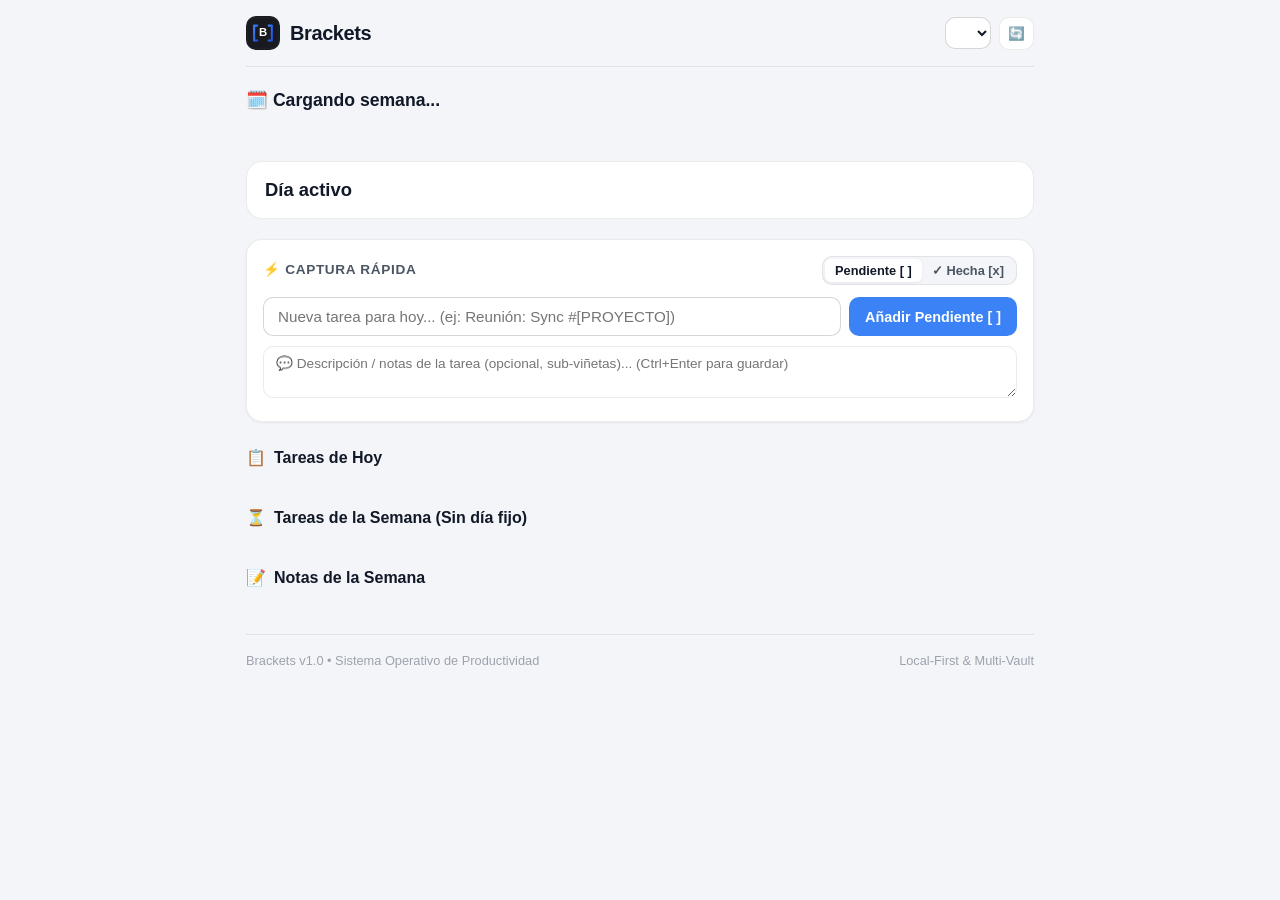
==== index.html @ 8cdbcc43 "feat: Add initial implementation of Brackets Web Hub with PWA support - Created SVG icons for app br" ====
<!DOCTYPE html>
<html lang="es">
<head>
  <meta charset="utf-8">
  <meta name="viewport" content="width=device-width, initial-scale=1, viewport-fit=cover">
  <title>Brackets Web Hub</title>
  
  <meta name="description" content="Sistema Operativo Personal de Productividad y Bitácoras Semanales">
  <meta name="theme-color" content="#0f1115" media="(prefers-color-scheme: dark)">
  <meta name="theme-color" content="#f4f5f8" media="(prefers-color-scheme: light)">
  
  <!-- PWA & Apple Touch Icons -->
  <link rel="manifest" href="manifest.webmanifest">
  <link rel="icon" type="image/svg+xml" href="icon-192.svg">
  <link rel="apple-touch-icon" href="icon-192.svg">
  <meta name="apple-mobile-web-app-capable" content="yes">
  <meta name="apple-mobile-web-app-status-bar-style" content="black-translucent">
  <meta name="apple-mobile-web-app-title" content="Brackets">
  
  <link rel="stylesheet" href="style.css">
</head>
<body>
  <div class="app-container">
    <!-- Header -->
    <header class="app-header">
      <div class="brand-section">
        <img src="icon-192.svg" alt="Brackets Logo" class="brand-logo">
        <h1 class="brand-title">Brackets</h1>
      </div>

      <div class="header-controls">
        <button id="btnPwaInstall" class="btn-pwa-install" title="Instalar Brackets como App de escritorio">
          📲 Instalar App
        </button>

        <select id="vaultSelect" class="vault-select" title="Seleccionar Vault">
          <!-- Opciones dinámicas inyectadas por JS -->
        </select>

        <button id="btnSync" class="btn-icon" title="Sincronizar Markdown y YAML">
          🔄
        </button>
      </div>
    </header>

    <!-- Week Banner -->
    <div class="week-banner">
      <div id="weekBadge" class="week-badge">
        🗓️ Cargando semana...
      </div>
      <div id="weightBadge" class="weight-badge" style="display: none;"></div>
    </div>

    <!-- Days Strip / Carousel -->
    <div id="daysStrip" class="days-strip">
      <!-- Días inyectados dinámicamente -->
    </div>

    <!-- Active Day Header & Location Picker -->
    <div class="active-day-header">
      <div class="active-day-info">
        <span id="activeDayTitle" class="active-day-title">Día activo</span>
      </div>
      <div id="locGroup" class="location-picker-group">
        <!-- Botones de ubicación inyectados dinámicamente -->
      </div>
    </div>

    <!-- Quick Task Capture Card -->
    <section class="quick-capture-card">
      <div class="capture-header">
        <span class="capture-label">⚡ Captura Rápida</span>
        <div class="status-toggle-group">
          <button id="btnTogglePending" class="btn-status-toggle active" type="button">
            Pendiente [ ]
          </button>
          <button id="btnToggleDone" class="btn-status-toggle" type="button" title="Registrar trabajo que ya se completó">
            ✓ Hecha [x]
          </button>
        </div>
      </div>

      <div class="capture-input-row">
        <input 
          id="taskInput" 
          class="task-input" 
          type="text" 
          placeholder="Nueva tarea para hoy... (ej: Reunión: Sync #[PROYECTO])"
          autocomplete="off"
        >
        <button id="btnAddTask" class="btn-add-task" type="button">
          Añadir Pendiente [ ]
        </button>
      </div>

      <div class="capture-desc-row">
        <textarea 
          id="descTextarea" 
          class="desc-textarea" 
          placeholder="💬 Descripción / notas de la tarea (opcional, sub-viñetas)... (Ctrl+Enter para guardar)"
          rows="2"
        ></textarea>
      </div>
    </section>

    <!-- Today Tasks Section -->
    <section>
      <h2 class="section-title">
        <span>📋</span> Tareas de Hoy
      </h2>
      <div id="todayTasksList" class="task-list">
        <!-- Tareas inyectadas dinámicamente -->
      </div>
    </section>

    <!-- Week Tasks Section -->
    <section>
      <h2 class="section-title">
        <span>⏳</span> Tareas de la Semana (Sin día fijo)
      </h2>
      <div id="weekTasksList" class="task-list">
        <!-- Tareas semanales inyectadas dinámicamente -->
      </div>
    </section>

    <!-- Week Notes Section -->
    <section>
      <h2 class="section-title">
        <span>📝</span> Notas de la Semana
      </h2>
      <div id="notesContainer" class="notes-container">
        <!-- Notas inyectadas dinámicamente -->
      </div>
    </section>

    <!-- Footer -->
    <footer class="app-footer">
      <span>Brackets v1.0 • Sistema Operativo de Productividad</span>
      <span>Local-First & Multi-Vault</span>
    </footer>
  </div>

  <script src="app.js"></script>
</body>
</html>
---- style.css ----
/* ==========================================================================
   Brackets Web Hub — Estilos Vanilla PWA
   Inspirado en diseño moderno iOS / Dark Mode y herramientas de productividad
   ========================================================================== */

:root {
  --font-sans: -apple-system, BlinkMacSystemFont, "SF Pro Text", "SF Pro Display", "Segoe UI", Roboto, "Helvetica Neue", Arial, sans-serif;
  --font-mono: ui-monospace, "SF Mono", Menlo, Consolas, "Liberation Mono", monospace;

  /* Modo Oscuro por Defecto */
  --bg-app: #0f1115;
  --bg-surface: #181a20;
  --bg-card: #20232b;
  --bg-card-hover: #272a34;
  --bg-input: #15171d;

  --border: rgba(255, 255, 255, 0.08);
  --border-strong: rgba(255, 255, 255, 0.16);

  --text-main: #f3f4f6;
  --text-muted: #9ca3af;
  --text-dim: #6b7280;

  --accent: #3b82f6;
  --accent-hover: #2563eb;
  --accent-soft: rgba(59, 130, 246, 0.15);

  --success: #10b981;
  --success-soft: rgba(16, 185, 129, 0.15);
  --danger: #ef4444;
  --danger-soft: rgba(239, 68, 68, 0.15);
  --warning: #f59e0b;

  --radius-sm: 6px;
  --radius-md: 10px;
  --radius-lg: 16px;
  --radius-pill: 9999px;

  --shadow-sm: 0 1px 2px rgba(0, 0, 0, 0.3);
  --shadow-md: 0 4px 12px rgba(0, 0, 0, 0.4);
}

@media (prefers-color-scheme: light) {
  :root {
    --bg-app: #f4f5f8;
    --bg-surface: #ffffff;
    --bg-card: #f9fafb;
    --bg-card-hover: #f3f4f6;
    --bg-input: #ffffff;

    --border: rgba(0, 0, 0, 0.08);
    --border-strong: rgba(0, 0, 0, 0.16);

    --text-main: #111827;
    --text-muted: #4b5563;
    --text-dim: #9ca3af;

    --shadow-sm: 0 1px 3px rgba(0, 0, 0, 0.06);
    --shadow-md: 0 4px 14px rgba(0, 0, 0, 0.08);
  }
}

/* Reset y base */
* {
  box-sizing: border-box;
  margin: 0;
  padding: 0;
}

body {
  font-family: var(--font-sans);
  background-color: var(--bg-app);
  color: var(--text-main);
  line-height: 1.5;
  -webkit-font-smoothing: antialiased;
  min-height: 100vh;
}

/* Layout Container */
.app-container {
  max-width: 820px;
  margin: 0 auto;
  padding: calc(16px + env(safe-area-inset-top)) 16px calc(32px + env(safe-area-inset-bottom));
}

/* Header & Vault Selector */
.app-header {
  display: flex;
  justify-content: space-between;
  align-items: center;
  margin-bottom: 20px;
  padding-bottom: 16px;
  border-bottom: 1px solid var(--border);
  gap: 12px;
}

.brand-section {
  display: flex;
  align-items: center;
  gap: 10px;
}

.brand-logo {
  width: 34px;
  height: 34px;
  border-radius: var(--radius-md);
}

.brand-title {
  font-size: 1.25rem;
  font-weight: 700;
  letter-spacing: -0.02em;
}

.header-controls {
  display: flex;
  align-items: center;
  gap: 8px;
}

.vault-select {
  background-color: var(--bg-surface);
  color: var(--text-main);
  border: 1px solid var(--border-strong);
  padding: 6px 12px;
  border-radius: var(--radius-md);
  font-size: 0.9rem;
  font-weight: 600;
  cursor: pointer;
  outline: none;
}

.btn-icon {
  background: var(--bg-surface);
  border: 1px solid var(--border);
  color: var(--text-main);
  padding: 8px;
  border-radius: var(--radius-md);
  cursor: pointer;
  display: flex;
  align-items: center;
  justify-content: center;
  transition: all 0.2s ease;
}

.btn-icon:hover {
  background: var(--bg-card-hover);
  border-color: var(--border-strong);
}

.btn-pwa-install {
  display: none;
  background: var(--accent-soft);
  color: var(--accent);
  border: 1px solid var(--accent);
  padding: 6px 12px;
  border-radius: var(--radius-pill);
  font-size: 0.8rem;
  font-weight: 600;
  cursor: pointer;
}

/* Week Info Banner */
.week-banner {
  display: flex;
  justify-content: space-between;
  align-items: center;
  margin-bottom: 16px;
}

.week-badge {
  display: inline-flex;
  align-items: center;
  gap: 6px;
  font-weight: 700;
  font-size: 1.1rem;
}

.weight-badge {
  font-size: 0.85rem;
  color: var(--text-muted);
  background: var(--bg-surface);
  padding: 3px 8px;
  border-radius: var(--radius-sm);
  border: 1px solid var(--border);
}

/* Days Carousel / Strip */
.days-strip {
  display: flex;
  gap: 8px;
  overflow-x: auto;
  padding-bottom: 12px;
  margin-bottom: 20px;
  scrollbar-width: thin;
}

.day-chip {
  flex: 0 0 auto;
  display: flex;
  flex-direction: column;
  align-items: center;
  padding: 10px 14px;
  background-color: var(--bg-surface);
  border: 1px solid var(--border);
  border-radius: var(--radius-md);
  cursor: pointer;
  transition: all 0.15s ease;
  user-select: none;
  min-width: 68px;
}

.day-chip:hover {
  background-color: var(--bg-card-hover);
}

.day-chip.active {
  background-color: var(--accent-soft);
  border-color: var(--accent);
}

.day-chip.today .day-number {
  color: var(--accent);
  font-weight: 800;
}

.day-loc-emoji {
  font-size: 1.25rem;
  line-height: 1;
  margin-bottom: 4px;
}

.day-number {
  font-size: 0.95rem;
  font-weight: 600;
}

.day-badge-count {
  font-size: 0.7rem;
  color: var(--text-dim);
  margin-top: 2px;
}

/* Active Day Header & Quick Location Picker */
.active-day-header {
  display: flex;
  justify-content: space-between;
  align-items: center;
  background-color: var(--bg-surface);
  border: 1px solid var(--border);
  border-radius: var(--radius-lg);
  padding: 14px 18px;
  margin-bottom: 20px;
}

.active-day-info {
  display: flex;
  align-items: center;
  gap: 12px;
}

.active-day-title {
  font-size: 1.15rem;
  font-weight: 700;
}

.location-picker-group {
  display: flex;
  gap: 6px;
}

.btn-loc {
  background: var(--bg-app);
  border: 1px solid var(--border);
  padding: 6px 10px;
  border-radius: var(--radius-md);
  cursor: pointer;
  font-size: 1rem;
  transition: all 0.15s ease;
}

.btn-loc:hover {
  border-color: var(--border-strong);
}

.btn-loc.selected {
  background: var(--accent-soft);
  border-color: var(--accent);
}

/* Quick Capture Card */
.quick-capture-card {
  background-color: var(--bg-surface);
  border: 1px solid var(--border);
  border-radius: var(--radius-lg);
  padding: 16px;
  margin-bottom: 24px;
  box-shadow: var(--shadow-sm);
}

.capture-header {
  display: flex;
  justify-content: space-between;
  align-items: center;
  margin-bottom: 12px;
}

.capture-label {
  font-size: 0.85rem;
  font-weight: 700;
  text-transform: uppercase;
  color: var(--text-muted);
  letter-spacing: 0.05em;
}

.status-toggle-group {
  display: flex;
  background: var(--bg-app);
  border-radius: var(--radius-md);
  padding: 2px;
  border: 1px solid var(--border);
}

.btn-status-toggle {
  background: transparent;
  border: none;
  color: var(--text-muted);
  font-size: 0.8rem;
  font-weight: 600;
  padding: 4px 10px;
  border-radius: var(--radius-sm);
  cursor: pointer;
  transition: all 0.15s ease;
}

.btn-status-toggle.active {
  background: var(--bg-surface);
  color: var(--text-main);
  box-shadow: var(--shadow-sm);
}

.btn-status-toggle.active.done-mode {
  color: var(--success);
}

.capture-input-row {
  display: flex;
  gap: 8px;
}

.task-input {
  flex: 1;
  background-color: var(--bg-input);
  border: 1px solid var(--border-strong);
  border-radius: var(--radius-md);
  padding: 10px 14px;
  font-size: 0.95rem;
  color: var(--text-main);
  outline: none;
  transition: border-color 0.2s;
}

.task-input:focus {
  border-color: var(--accent);
}

.btn-add-task {
  background-color: var(--accent);
  color: #ffffff;
  border: none;
  border-radius: var(--radius-md);
  padding: 0 16px;
  font-size: 0.9rem;
  font-weight: 600;
  cursor: pointer;
  transition: background-color 0.2s;
}

.btn-add-task:hover {
  background-color: var(--accent-hover);
}

.btn-add-task.done-mode {
  background-color: var(--success);
}

.capture-desc-row {
  margin-top: 10px;
}

.desc-textarea {
  width: 100%;
  background-color: var(--bg-input);
  border: 1px solid var(--border);
  border-radius: var(--radius-md);
  padding: 8px 12px;
  font-size: 0.85rem;
  color: var(--text-main);
  font-family: inherit;
  resize: vertical;
  min-height: 52px;
  outline: none;
}

.desc-textarea:focus {
  border-color: var(--accent);
}

/* Sections & Task Lists */
.section-title {
  font-size: 1rem;
  font-weight: 700;
  margin-bottom: 12px;
  display: flex;
  align-items: center;
  gap: 8px;
}

.task-list {
  display: flex;
  flex-direction: column;
  gap: 8px;
  margin-bottom: 24px;
}

.task-card {
  background-color: var(--bg-surface);
  border: 1px solid var(--border);
  border-radius: var(--radius-md);
  padding: 12px 14px;
  display: flex;
  flex-direction: column;
  transition: all 0.15s ease;
}

.task-card:hover {
  border-color: var(--border-strong);
  background-color: var(--bg-card);
}

.task-card.done {
  opacity: 0.65;
}

.task-card.cancelled {
  opacity: 0.5;
}

.task-main-row {
  display: flex;
  align-items: center;
  gap: 12px;
}

.task-checkbox {
  width: 20px;
  height: 20px;
  cursor: pointer;
  accent-color: var(--accent);
  border-radius: 4px;
}

.task-content {
  flex: 1;
  display: flex;
  align-items: center;
  flex-wrap: wrap;
  gap: 8px;
}

.task-title {
  font-size: 0.95rem;
  color: var(--text-main);
}

.task-card.done .task-title {
  text-decoration: line-through;
}

.task-card.cancelled .task-title {
  text-decoration: line-through;
  font-style: italic;
}

.task-premoji {
  font-size: 1.1rem;
  line-height: 1;
}

.task-project-tag {
  font-size: 0.75rem;
  font-family: var(--font-mono);
  font-weight: 600;
  padding: 2px 6px;
  background: var(--bg-app);
  border: 1px solid var(--border);
  border-radius: var(--radius-sm);
  color: var(--text-muted);
}

.task-desc-box {
  margin-top: 8px;
  padding-left: 32px;
  font-size: 0.85rem;
  color: var(--text-muted);
  border-left: 2px solid var(--border);
  margin-left: 10px;
}

.task-desc-line {
  margin-bottom: 2px;
}

.empty-state {
  text-align: center;
  padding: 24px;
  color: var(--text-dim);
  font-size: 0.9rem;
  background-color: var(--bg-surface);
  border: 1px dashed var(--border);
  border-radius: var(--radius-md);
}

/* Notes Section */
.notes-container {
  display: flex;
  flex-direction: column;
  gap: 10px;
  margin-bottom: 24px;
}

.note-card {
  background-color: var(--bg-surface);
  border: 1px solid var(--border);
  border-radius: var(--radius-md);
  padding: 14px;
}

.note-header {
  font-weight: 700;
  font-size: 0.95rem;
  margin-bottom: 8px;
  display: flex;
  align-items: center;
  gap: 6px;
}

.note-bullet {
  font-size: 0.85rem;
  color: var(--text-muted);
  margin-left: 16px;
  margin-bottom: 4px;
  list-style-type: disc;
}

/* Footer & Status */
.app-footer {
  margin-top: 32px;
  padding-top: 16px;
  border-top: 1px solid var(--border);
  display: flex;
  justify-content: space-between;
  align-items: center;
  font-size: 0.8rem;
  color: var(--text-dim);
}
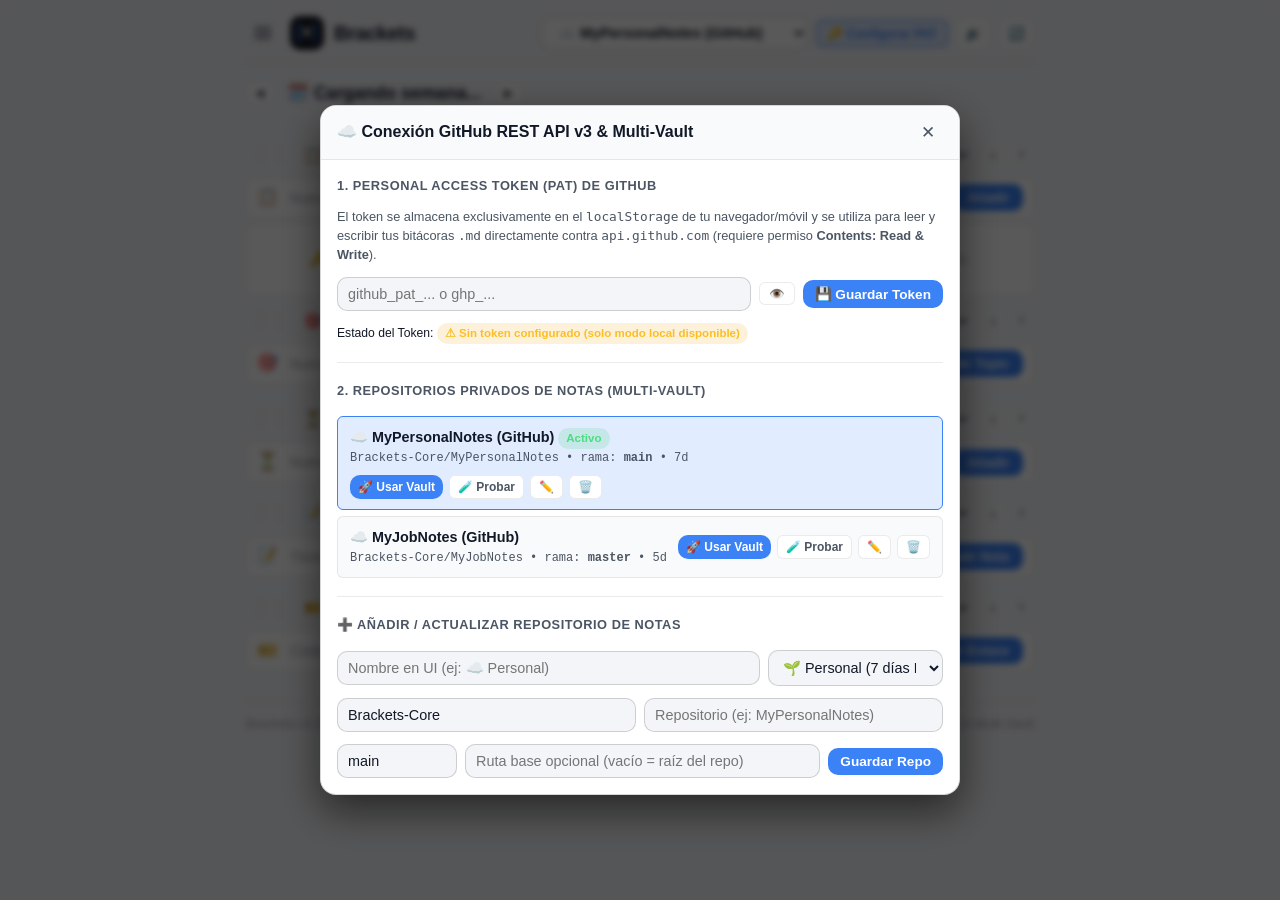
==== commit 608272f4: "feat(web): add hybrid GitHub REST API v3 adapter and multi-vault support" ====
--- a/index.html
+++ b/index.html
@@ -24,18 +24,33 @@
     <!-- Header -->
     <header class="app-header">
       <div class="brand-section">
+        <button id="btnHamburger" class="btn-icon btn-hamburger" type="button" title="Menú principal (Acciones CLI)" aria-label="Menú principal" aria-expanded="false">
+          <svg width="20" height="20" viewBox="0 0 24 24" fill="none" stroke="currentColor" stroke-width="2.5" stroke-linecap="round" stroke-linejoin="round">
+            <line x1="3" y1="6" x2="21" y2="6"></line>
+            <line x1="3" y1="12" x2="21" y2="12"></line>
+            <line x1="3" y1="18" x2="21" y2="18"></line>
+          </svg>
+        </button>
         <img src="icon-192.svg" alt="Brackets Logo" class="brand-logo">
         <h1 class="brand-title">Brackets</h1>
       </div>
 
       <div class="header-controls">
-        <button id="btnPwaInstall" class="btn-pwa-install" title="Instalar Brackets como App de escritorio">
+        <button id="btnPwaInstall" class="btn-pwa-install" style="display: none;" title="Instalar Brackets como App de escritorio">
           📲 Instalar App
         </button>
 
-        <select id="vaultSelect" class="vault-select" title="Seleccionar Vault">
+        <select id="vaultSelect" class="vault-select" title="Seleccionar Vault (Local o GitHub)">
           <!-- Opciones dinámicas inyectadas por JS -->
         </select>
+
+        <button id="btnGitHubConfig" class="btn-storage-mode" type="button" title="Configurar GitHub REST API v3 (Token PAT y Repositorios Remotos)">
+          ☁️ GitHub
+        </button>
+
+        <button id="btnSoundToggle" class="btn-icon" title="Sonido activado (clic para silenciar)" aria-label="Alternar sonido">
+          🔊
+        </button>
 
         <button id="btnSync" class="btn-icon" title="Sincronizar Markdown y YAML">
           🔄
@@ -43,12 +58,30 @@
       </div>
     </header>
 
+    <!-- Hamburger Menu Drawer & Backdrop -->
+    <div id="hamburgerBackdrop" class="hamburger-backdrop" style="display: none;"></div>
+    <aside id="hamburgerDrawer" class="hamburger-drawer" style="display: none;" aria-label="Menú principal de opciones">
+      <div class="hamburger-drawer-header">
+        <div class="hamburger-drawer-title">
+          <img src="icon-192.svg" alt="Brackets Logo" class="drawer-logo">
+          <span>Menú de Brackets</span>
+        </div>
+        <button id="btnCloseHamburger" class="btn-drawer-close" type="button" aria-label="Cerrar menú">✕</button>
+      </div>
+      <div id="hamburgerMenuContent" class="hamburger-menu-content">
+        <!-- Grupos e ítems renderizados dinámicamente desde menu_config.yaml -->
+      </div>
+    </aside>
+
     <!-- Week Banner -->
     <div class="week-banner">
-      <div id="weekBadge" class="week-badge">
-        🗓️ Cargando semana...
-      </div>
-      <div id="weightBadge" class="weight-badge" style="display: none;"></div>
+      <div class="week-nav-group">
+        <button id="btnPrevWeek" class="btn-week-arrow" type="button" title="Semana anterior">◀</button>
+        <div id="weekBadge" class="week-badge" title="Clic para cambiar de semana">
+          🗓️ Cargando semana...
+        </div>
+        <button id="btnNextWeek" class="btn-week-arrow" type="button" title="Semana siguiente">▶</button>
+      </div>
     </div>
 
     <!-- Days Strip / Carousel -->
@@ -56,82 +89,275 @@
       <!-- Días inyectados dinámicamente -->
     </div>
 
-    <!-- Active Day Header & Location Picker -->
-    <div class="active-day-header">
-      <div class="active-day-info">
-        <span id="activeDayTitle" class="active-day-title">Día activo</span>
-      </div>
-      <div id="locGroup" class="location-picker-group">
-        <!-- Botones de ubicación inyectados dinámicamente -->
-      </div>
-    </div>
-
-    <!-- Quick Task Capture Card -->
-    <section class="quick-capture-card">
-      <div class="capture-header">
-        <span class="capture-label">⚡ Captura Rápida</span>
-        <div class="status-toggle-group">
-          <button id="btnTogglePending" class="btn-status-toggle active" type="button">
-            Pendiente [ ]
+    <!-- Container for Reorderable Sections -->
+    <div id="sectionsContainer" class="sections-container">
+      <!-- Today Tasks Section -->
+      <section class="collapsible-section" data-section="today-tasks">
+        <div class="section-header-row">
+          <span class="section-drag-handle" draggable="true" title="Arrastrar para mover sección">⋮⋮</span>
+          <button class="section-header-btn" type="button" aria-expanded="true" aria-controls="todayTasksContent">
+            <h2 class="section-title">
+              <span>📋</span> Tareas de Hoy
+              <span id="todayCountBadge" class="task-count-badge empty">[0/0]</span>
+            </h2>
+            <span class="collapse-icon" aria-hidden="true">
+              <svg width="18" height="18" viewBox="0 0 24 24" fill="none" stroke="currentColor" stroke-width="2.5" stroke-linecap="round" stroke-linejoin="round">
+                <polyline points="6 9 12 15 18 9"></polyline>
+              </svg>
+            </span>
           </button>
-          <button id="btnToggleDone" class="btn-status-toggle" type="button" title="Registrar trabajo que ya se completó">
-            ✓ Hecha [x]
+          <div class="section-reorder-btns">
+            <button type="button" class="btn-section-nav btn-section-up" title="Subir sección">▲</button>
+            <button type="button" class="btn-section-nav btn-section-down" title="Bajar sección">▼</button>
+          </div>
+        </div>
+      <div id="todayTasksContent" class="section-content">
+        <!-- Creación integrada de Tarea de Hoy -->
+        <div class="inline-create-card" id="createTodayTaskCard">
+          <div class="inline-create-main">
+            <span class="inline-create-icon">📋</span>
+            <input 
+              type="text" 
+              id="inputTodayTitle" 
+              class="inline-create-input" 
+              placeholder="Nueva tarea para hoy... (ej: Reunión: Sync #[PROYECTO])" 
+              autocomplete="off"
+            >
+            <button type="button" id="btnToggleTodayStatus" class="btn-status-pill" title="Alternar estado: Pendiente [ ] / Hecha [x]">
+              Pendiente [ ]
+            </button>
+            <button type="button" id="btnToggleTodayDesc" class="btn-icon-pill" title="Añadir descripción o viñetas">
+              💬
+            </button>
+            <button type="button" id="btnSubmitTodayTask" class="btn-inline-submit">
+              Añadir
+            </button>
+          </div>
+          <div id="descBoxTodayTask" class="inline-create-desc" style="display: none;">
+            <textarea 
+              id="descTodayText" 
+              class="inline-create-textarea" 
+              placeholder="💬 Descripción / notas de la tarea (opcional, viñetas)... (Ctrl+Enter para guardar)" 
+              rows="2"
+            ></textarea>
+          </div>
+        </div>
+
+        <div id="todayTasksList" class="task-list">
+          <!-- Tareas inyectadas dinámicamente -->
+        </div>
+      </div>
+    </section>
+
+      <!-- Week Topics Section -->
+      <section class="collapsible-section" data-section="week-topics">
+        <div class="section-header-row">
+          <span class="section-drag-handle" draggable="true" title="Arrastrar para mover sección">⋮⋮</span>
+          <button class="section-header-btn" type="button" aria-expanded="true" aria-controls="weekTopicsContent">
+            <h2 class="section-title">
+              <span>🎯</span> Topics de la Semana
+              <span id="topicsCountBadge" class="task-count-badge empty">[0]</span>
+            </h2>
+            <span class="collapse-icon" aria-hidden="true">
+              <svg width="18" height="18" viewBox="0 0 24 24" fill="none" stroke="currentColor" stroke-width="2.5" stroke-linecap="round" stroke-linejoin="round">
+                <polyline points="6 9 12 15 18 9"></polyline>
+              </svg>
+            </span>
           </button>
-        </div>
-      </div>
-
-      <div class="capture-input-row">
-        <input 
-          id="taskInput" 
-          class="task-input" 
-          type="text" 
-          placeholder="Nueva tarea para hoy... (ej: Reunión: Sync #[PROYECTO])"
-          autocomplete="off"
-        >
-        <button id="btnAddTask" class="btn-add-task" type="button">
-          Añadir Pendiente [ ]
-        </button>
-      </div>
-
-      <div class="capture-desc-row">
-        <textarea 
-          id="descTextarea" 
-          class="desc-textarea" 
-          placeholder="💬 Descripción / notas de la tarea (opcional, sub-viñetas)... (Ctrl+Enter para guardar)"
-          rows="2"
-        ></textarea>
+          <div class="section-reorder-btns">
+            <button type="button" class="btn-section-nav btn-section-up" title="Subir sección">▲</button>
+            <button type="button" class="btn-section-nav btn-section-down" title="Bajar sección">▼</button>
+          </div>
+        </div>
+      <div id="weekTopicsContent" class="section-content">
+        <!-- Creación integrada de Topic -->
+        <div class="inline-create-card" id="createTopicCard">
+          <div class="inline-create-main">
+            <span class="inline-create-icon">🎯</span>
+            <input 
+              type="text" 
+              id="inputTopicTitle" 
+              class="inline-create-input" 
+              placeholder="Nuevo topic de la semana... (ej: Core Engine #[Core])" 
+              autocomplete="off"
+            >
+            <button type="button" id="btnSubmitTopic" class="btn-inline-submit">
+              Añadir Topic
+            </button>
+          </div>
+        </div>
+
+        <div id="topicsContainer" class="topics-container">
+          <!-- Topics inyectados dinámicamente -->
+        </div>
       </div>
     </section>
 
-    <!-- Today Tasks Section -->
-    <section>
-      <h2 class="section-title">
-        <span>📋</span> Tareas de Hoy
-      </h2>
-      <div id="todayTasksList" class="task-list">
-        <!-- Tareas inyectadas dinámicamente -->
+      <!-- Week Tasks Section -->
+      <section class="collapsible-section" data-section="week-tasks">
+        <div class="section-header-row">
+          <span class="section-drag-handle" draggable="true" title="Arrastrar para mover sección">⋮⋮</span>
+          <button class="section-header-btn" type="button" aria-expanded="true" aria-controls="weekTasksContent">
+            <h2 class="section-title">
+              <span>⏳</span> Tareas de la Semana (Sin día fijo)
+              <span id="weekCountBadge" class="task-count-badge empty">[0/0]</span>
+            </h2>
+            <span class="collapse-icon" aria-hidden="true">
+              <svg width="18" height="18" viewBox="0 0 24 24" fill="none" stroke="currentColor" stroke-width="2.5" stroke-linecap="round" stroke-linejoin="round">
+                <polyline points="6 9 12 15 18 9"></polyline>
+              </svg>
+            </span>
+          </button>
+          <div class="section-reorder-btns">
+            <button type="button" class="btn-section-nav btn-section-up" title="Subir sección">▲</button>
+            <button type="button" class="btn-section-nav btn-section-down" title="Bajar sección">▼</button>
+          </div>
+        </div>
+      <div id="weekTasksContent" class="section-content">
+        <!-- Creación integrada de Tarea Semanal -->
+        <div class="inline-create-card" id="createWeekTaskCard">
+          <div class="inline-create-main">
+            <span class="inline-create-icon">⏳</span>
+            <input 
+              type="text" 
+              id="inputWeekTitle" 
+              class="inline-create-input" 
+              placeholder="Nueva tarea semanal (sin día fijo)..." 
+              autocomplete="off"
+            >
+            <button type="button" id="btnToggleWeekStatus" class="btn-status-pill" title="Alternar estado: Pendiente [ ] / Hecha [x]">
+              Pendiente [ ]
+            </button>
+            <button type="button" id="btnToggleWeekDesc" class="btn-icon-pill" title="Añadir descripción o viñetas">
+              💬
+            </button>
+            <button type="button" id="btnSubmitWeekTask" class="btn-inline-submit">
+              Añadir
+            </button>
+          </div>
+          <div id="descBoxWeekTask" class="inline-create-desc" style="display: none;">
+            <textarea 
+              id="descWeekText" 
+              class="inline-create-textarea" 
+              placeholder="💬 Descripción / notas de la tarea (opcional, viñetas)... (Ctrl+Enter para guardar)" 
+              rows="2"
+            ></textarea>
+          </div>
+        </div>
+
+        <div id="weekTasksList" class="task-list">
+          <!-- Tareas semanales inyectadas dinámicamente -->
+        </div>
       </div>
     </section>
 
-    <!-- Week Tasks Section -->
-    <section>
-      <h2 class="section-title">
-        <span>⏳</span> Tareas de la Semana (Sin día fijo)
-      </h2>
-      <div id="weekTasksList" class="task-list">
-        <!-- Tareas semanales inyectadas dinámicamente -->
+      <!-- Week Notes Section -->
+      <section class="collapsible-section" data-section="week-notes">
+        <div class="section-header-row">
+          <span class="section-drag-handle" draggable="true" title="Arrastrar para mover sección">⋮⋮</span>
+          <button class="section-header-btn" type="button" aria-expanded="true" aria-controls="weekNotesContent">
+            <h2 class="section-title">
+              <span>📝</span> Notas de la Semana
+              <span id="notesCountBadge" class="task-count-badge empty">[0]</span>
+            </h2>
+            <span class="collapse-icon" aria-hidden="true">
+              <svg width="18" height="18" viewBox="0 0 24 24" fill="none" stroke="currentColor" stroke-width="2.5" stroke-linecap="round" stroke-linejoin="round">
+                <polyline points="6 9 12 15 18 9"></polyline>
+              </svg>
+            </span>
+          </button>
+          <div class="section-reorder-btns">
+            <button type="button" class="btn-section-nav btn-section-up" title="Subir sección">▲</button>
+            <button type="button" class="btn-section-nav btn-section-down" title="Bajar sección">▼</button>
+          </div>
+        </div>
+      <div id="weekNotesContent" class="section-content">
+        <!-- Creación integrada de Nota -->
+        <div class="inline-create-card" id="createNoteCard">
+          <div class="inline-create-main">
+            <span class="inline-create-icon">📝</span>
+            <input 
+              type="text" 
+              id="inputNoteTitle" 
+              class="inline-create-input" 
+              placeholder="Título de la nota... (ej: Incidencia servidor InfluxDB)" 
+              autocomplete="off"
+            >
+            <button type="button" id="btnToggleNoteDesc" class="btn-icon-pill" title="Añadir contenido / viñetas">
+              💬
+            </button>
+            <button type="button" id="btnSubmitNote" class="btn-inline-submit">
+              Añadir Nota
+            </button>
+          </div>
+          <div id="descBoxNote" class="inline-create-desc" style="display: none;">
+            <textarea 
+              id="descNoteText" 
+              class="inline-create-textarea" 
+              placeholder="Contenido / notas (viñetas, una por línea)... (Ctrl+Enter para guardar)" 
+              rows="3"
+            ></textarea>
+          </div>
+        </div>
+
+        <div id="notesContainer" class="notes-container">
+          <!-- Notas inyectadas dinámicamente -->
+        </div>
       </div>
     </section>
 
-    <!-- Week Notes Section -->
-    <section>
-      <h2 class="section-title">
-        <span>📝</span> Notas de la Semana
-      </h2>
-      <div id="notesContainer" class="notes-container">
-        <!-- Notas inyectadas dinámicamente -->
+      <!-- Week Definitions Section -->
+      <section class="collapsible-section" data-section="week-definitions">
+        <div class="section-header-row">
+          <span class="section-drag-handle" draggable="true" title="Arrastrar para mover sección">⋮⋮</span>
+          <button class="section-header-btn" type="button" aria-expanded="true" aria-controls="weekDefsContent">
+            <h2 class="section-title">
+              <span>🎫</span> Definiciones y Enlaces
+              <span id="defsCountBadge" class="task-count-badge empty">[0]</span>
+            </h2>
+            <span class="collapse-icon" aria-hidden="true">
+              <svg width="18" height="18" viewBox="0 0 24 24" fill="none" stroke="currentColor" stroke-width="2.5" stroke-linecap="round" stroke-linejoin="round">
+                <polyline points="6 9 12 15 18 9"></polyline>
+              </svg>
+            </span>
+          </button>
+          <div class="section-reorder-btns">
+            <button type="button" class="btn-section-nav btn-section-up" title="Subir sección">▲</button>
+            <button type="button" class="btn-section-nav btn-section-down" title="Bajar sección">▼</button>
+          </div>
+        </div>
+      <div id="weekDefsContent" class="section-content">
+        <!-- Creación integrada de Definición / Enlace -->
+        <div class="inline-create-card" id="createDefCard">
+          <div class="inline-create-main def-create-main">
+            <span class="inline-create-icon">🎫</span>
+            <input 
+              type="text" 
+              id="inputDefCode" 
+              class="inline-create-input def-code-input" 
+              placeholder="Código o Ticket... (ej: SYSC-73125 o 📂DOCS)" 
+              autocomplete="off"
+            >
+            <input 
+              type="text" 
+              id="inputDefUrl" 
+              class="inline-create-input def-url-input" 
+              placeholder="URL... (opcional para tickets Jira)" 
+              autocomplete="off"
+            >
+            <button type="button" id="btnSubmitDef" class="btn-inline-submit">
+              Guardar Enlace
+            </button>
+          </div>
+        </div>
+
+        <div id="definitionsContainer" class="definitions-container">
+          <!-- Definiciones inyectadas dinámicamente -->
+        </div>
       </div>
     </section>
+  </div>
+  <!-- End sectionsContainer -->
 
     <!-- Footer -->
     <footer class="app-footer">
@@ -140,6 +366,49 @@
     </footer>
   </div>
 
+  <!-- Toast Notifications Container -->
+  <div id="toastContainer" class="toast-container" aria-live="polite"></div>
+
+  <!-- Universal Modal Overlay for CLI Actions -->
+  <div id="appModalOverlay" class="modal-overlay" style="display: none;" role="dialog" aria-modal="true">
+    <div class="modal-dialog">
+      <div class="modal-header">
+        <h3 id="modalTitle" class="modal-title">Acción</h3>
+        <button id="btnCloseModal" class="btn-modal-close" type="button" aria-label="Cerrar">✕</button>
+      </div>
+      <div id="modalBody" class="modal-body"></div>
+    </div>
+  </div>
+
+  <!-- Floating Pomodoro Timer Widget -->
+  <div id="pomodoroBackdrop" class="pomodoro-backdrop" style="display: none;"></div>
+  <div id="pomodoroFloatingWidget" class="pomodoro-floating-widget" style="display: none;">
+    <div class="pomo-header" id="pomoDragHandle">
+      <span class="pomo-title">🍅 Pomodoro Focus</span>
+      <div class="pomo-header-btns">
+        <button id="btnPomoBlurToggle" class="btn-pomo-icon" type="button" title="Difuminar fondo (Modo Focus)">🌫️</button>
+        <button id="btnPomoMinimize" class="btn-pomo-icon" type="button" title="Minimizar / Expandir">_</button>
+        <button id="btnPomoClose" class="btn-pomo-icon" type="button" title="Cerrar Pomodoro">✕</button>
+      </div>
+    </div>
+    <div id="pomoBody" class="pomo-body">
+      <div class="pomo-mode-tabs">
+        <button type="button" class="btn-pomo-mode active" data-minutes="25" data-mode="work">Trabajo (25m)</button>
+        <button type="button" class="btn-pomo-mode" data-minutes="5" data-mode="short">Pausa (5m)</button>
+        <button type="button" class="btn-pomo-mode" data-minutes="15" data-mode="long">Larga (15m)</button>
+      </div>
+      <div id="pomoTimeDisplay" class="pomo-time-display">25:00</div>
+      <select id="pomoTaskSelect" class="pomo-task-select">
+        <option value="">🎯 Sin tarea específica seleccionada</option>
+      </select>
+      <div class="pomo-controls">
+        <button id="btnPomoStartPause" type="button" class="btn-pomo-primary">▶ Iniciar</button>
+        <button id="btnPomoReset" type="button" class="btn-pomo-secondary">↺ Reiniciar</button>
+      </div>
+    </div>
+  </div>
+
+  <script src="github_adapter.js"></script>
   <script src="app.js"></script>
 </body>
 </html>
--- a/style.css
+++ b/style.css
@@ -88,8 +88,8 @@
   display: flex;
   justify-content: space-between;
   align-items: center;
-  margin-bottom: 20px;
-  padding-bottom: 16px;
+  margin-bottom: 14px;
+  padding-bottom: 12px;
   border-bottom: 1px solid var(--border);
   gap: 12px;
 }
@@ -165,7 +165,7 @@
   display: flex;
   justify-content: space-between;
   align-items: center;
-  margin-bottom: 16px;
+  margin-bottom: 10px;
 }
 
 .week-badge {
@@ -190,24 +190,37 @@
   display: flex;
   gap: 8px;
   overflow-x: auto;
-  padding-bottom: 12px;
-  margin-bottom: 20px;
+  padding-bottom: 6px;
+  margin-bottom: 12px;
   scrollbar-width: thin;
 }
 
 .day-chip {
+  position: relative;
   flex: 0 0 auto;
   display: flex;
   flex-direction: column;
   align-items: center;
-  padding: 10px 14px;
+  padding: 5px 8px;
   background-color: var(--bg-surface);
   border: 1px solid var(--border);
   border-radius: var(--radius-md);
   cursor: pointer;
   transition: all 0.15s ease;
   user-select: none;
-  min-width: 68px;
+  min-width: 52px;
+}
+
+.day-weekday-letter {
+  position: absolute;
+  top: 2px;
+  left: 5px;
+  font-size: 0.65rem;
+  font-weight: 800;
+  color: var(--text-dim);
+  text-transform: uppercase;
+  letter-spacing: 0.5px;
+  line-height: 1;
 }
 
 .day-chip:hover {
@@ -219,26 +232,33 @@
   border-color: var(--accent);
 }
 
+.day-chip.active .day-weekday-letter,
+.day-chip.today .day-weekday-letter {
+  color: var(--accent);
+  font-weight: 900;
+}
+
 .day-chip.today .day-number {
   color: var(--accent);
   font-weight: 800;
 }
 
 .day-loc-emoji {
-  font-size: 1.25rem;
+  font-size: 1.12rem;
   line-height: 1;
-  margin-bottom: 4px;
+  margin-top: 3px;
+  margin-bottom: 2px;
 }
 
 .day-number {
-  font-size: 0.95rem;
+  font-size: 0.88rem;
   font-weight: 600;
 }
 
 .day-badge-count {
-  font-size: 0.7rem;
+  font-size: 0.68rem;
   color: var(--text-dim);
-  margin-top: 2px;
+  margin-top: 1px;
 }
 
 /* Active Day Header & Quick Location Picker */
@@ -289,13 +309,170 @@
 }
 
 /* Quick Capture Card */
+/* Quick Capture Card (Desplegable) */
 .quick-capture-card {
   background-color: var(--bg-surface);
   border: 1px solid var(--border);
   border-radius: var(--radius-lg);
-  padding: 16px;
-  margin-bottom: 24px;
+  padding: 0;
+  margin-bottom: 20px;
   box-shadow: var(--shadow-sm);
+  transition: all 0.2s ease;
+  overflow: hidden;
+}
+
+.quick-capture-card:hover {
+  border-color: var(--border-strong);
+}
+
+.capture-toggle-bar {
+  width: 100%;
+  background: transparent;
+  border: none;
+  padding: 12px 16px;
+  display: flex;
+  align-items: center;
+  justify-content: space-between;
+  cursor: pointer;
+  color: var(--text-main);
+  text-align: left;
+  transition: background-color 0.15s ease;
+  user-select: none;
+}
+
+.capture-toggle-bar:hover {
+  background-color: var(--bg-card-hover);
+}
+
+.capture-toggle-left {
+  display: flex;
+  align-items: center;
+  gap: 10px;
+}
+
+.capture-toggle-icon {
+  font-size: 1.1rem;
+  color: var(--accent);
+  display: flex;
+  align-items: center;
+  justify-content: center;
+}
+
+.capture-toggle-title {
+  font-size: 0.95rem;
+  font-weight: 700;
+  color: var(--text-main);
+}
+
+.capture-toggle-hint {
+  font-size: 0.8rem;
+  color: var(--text-dim);
+}
+
+.capture-toggle-right {
+  display: flex;
+  align-items: center;
+  gap: 10px;
+}
+
+.capture-shortcut-badge {
+  background: var(--bg-app);
+  border: 1px solid var(--border);
+  border-radius: 4px;
+  padding: 2px 7px;
+  font-size: 0.72rem;
+  font-family: inherit;
+  color: var(--text-dim);
+  font-weight: 600;
+}
+
+.capture-chevron {
+  font-size: 0.8rem;
+  color: var(--text-muted);
+  transition: transform 0.2s ease;
+}
+
+.quick-capture-card.expanded .capture-chevron {
+  transform: rotate(180deg);
+}
+
+.capture-body {
+  padding: 14px 16px 14px 16px;
+  border-top: 1px solid var(--border);
+  animation: fadeInCapture 0.15s ease-out;
+}
+
+@keyframes fadeInCapture {
+  from {
+    opacity: 0;
+    transform: translateY(-4px);
+  }
+  to {
+    opacity: 1;
+    transform: translateY(0);
+  }
+}
+
+.capture-footer-bar {
+  display: flex;
+  justify-content: flex-end;
+  margin-top: 10px;
+  padding-top: 8px;
+  border-top: 1px dashed var(--border);
+}
+
+.btn-close-capture {
+  background: transparent;
+  border: 1px solid transparent;
+  color: var(--text-dim);
+  font-size: 0.8rem;
+  padding: 4px 10px;
+  border-radius: var(--radius-md);
+  cursor: pointer;
+  transition: all 0.15s ease;
+}
+
+.btn-close-capture:hover {
+  background: var(--bg-card-hover);
+  color: var(--text-main);
+  border-color: var(--border);
+}
+
+.capture-type-tabs {
+  display: flex;
+  gap: 6px;
+  overflow-x: auto;
+  padding-bottom: 8px;
+  margin-bottom: 14px;
+  border-bottom: 1px solid var(--border);
+  scrollbar-width: none;
+}
+
+.capture-type-tabs::-webkit-scrollbar {
+  display: none;
+}
+
+.btn-capture-type {
+  background: transparent;
+  color: var(--text-muted);
+  border: 1px solid transparent;
+  padding: 5px 12px;
+  border-radius: var(--radius-pill);
+  font-size: 0.8rem;
+  font-weight: 600;
+  cursor: pointer;
+  white-space: nowrap;
+  transition: all 0.15s ease;
+}
+
+.btn-capture-type:hover {
+  background-color: var(--bg-card-hover);
+  color: var(--text-main);
+}
+
+.btn-capture-type.active {
+  background-color: var(--accent);
+  color: #ffffff;
 }
 
 .capture-header {
@@ -407,27 +584,125 @@
 }
 
 /* Sections & Task Lists */
+.collapsible-section {
+  margin-bottom: 0;
+  transition: all 0.15s ease;
+}
+
+.collapsible-section .task-list,
+.collapsible-section .notes-container {
+  margin-bottom: 0;
+}
+
+.collapsible-section.collapsed {
+  margin-bottom: 0;
+}
+
+.collapsible-section.collapsed .section-header-row {
+  margin-bottom: 0;
+}
+
+.section-header-btn {
+  width: 100%;
+  display: flex;
+  justify-content: space-between;
+  align-items: center;
+  background: transparent;
+  border: none;
+  padding: 4px 6px;
+  margin: 0;
+  border-radius: var(--radius-sm);
+  cursor: pointer;
+  color: var(--text-main);
+  text-align: left;
+  transition: background-color 0.15s ease;
+  user-select: none;
+}
+
+.section-header-btn:hover {
+  background-color: var(--bg-card-hover);
+}
+
+.section-header-btn:focus-visible {
+  outline: 2px solid var(--accent);
+  outline-offset: 2px;
+}
+
+.section-header-btn .section-title {
+  margin-bottom: 0;
+}
+
+.collapse-icon {
+  display: inline-flex;
+  align-items: center;
+  justify-content: center;
+  color: var(--text-muted);
+  transition: transform 0.2s ease, color 0.15s ease;
+}
+
+.section-header-btn:hover .collapse-icon {
+  color: var(--text-main);
+}
+
+.collapsible-section.collapsed .collapse-icon {
+  transform: rotate(-90deg);
+}
+
+.collapsible-section.collapsed .section-content {
+  display: none;
+}
+
 .section-title {
-  font-size: 1rem;
+  font-size: 0.92rem;
   font-weight: 700;
-  margin-bottom: 12px;
-  display: flex;
-  align-items: center;
-  gap: 8px;
+  margin-bottom: 0;
+  display: flex;
+  align-items: center;
+  gap: 6px;
+}
+
+.task-count-badge {
+  font-size: 0.75rem;
+  font-weight: 700;
+  font-family: var(--font-mono);
+  padding: 2px 7px;
+  border-radius: var(--radius-pill);
+  display: inline-flex;
+  align-items: center;
+  line-height: 1.2;
+  transition: all 0.2s ease;
+}
+
+.task-count-badge.completed {
+  background-color: var(--success-soft);
+  color: var(--success);
+  border: 1px solid rgba(16, 185, 129, 0.4);
+}
+
+.task-count-badge.in-progress {
+  background-color: rgba(245, 158, 11, 0.15);
+  color: var(--warning);
+  border: 1px solid rgba(245, 158, 11, 0.4);
+}
+
+.task-count-badge.empty {
+  background-color: var(--bg-surface);
+  color: var(--text-dim);
+  border: 1px solid var(--border);
 }
 
 .task-list {
   display: flex;
   flex-direction: column;
-  gap: 8px;
-  margin-bottom: 24px;
+  gap: 4px;
+  margin-bottom: 4px;
 }
 
 .task-card {
   background-color: var(--bg-surface);
   border: 1px solid var(--border);
-  border-radius: var(--radius-md);
-  padding: 12px 14px;
+  border-radius: var(--radius-sm);
+  padding: 6px 10px;
   display: flex;
   flex-direction: column;
   transition: all 0.15s ease;
@@ -449,12 +724,12 @@
 .task-main-row {
   display: flex;
   align-items: center;
-  gap: 12px;
+  gap: 8px;
 }
 
 .task-checkbox {
-  width: 20px;
-  height: 20px;
+  width: 18px;
+  height: 18px;
   cursor: pointer;
   accent-color: var(--accent);
   border-radius: 4px;
@@ -465,21 +740,22 @@
   display: flex;
   align-items: center;
   flex-wrap: wrap;
-  gap: 8px;
+  gap: 6px;
 }
 
 .task-title {
-  font-size: 0.95rem;
+  font-size: 0.9rem;
   color: var(--text-main);
 }
 
 .task-card.done .task-title {
-  text-decoration: line-through;
+  color: var(--text-dim);
 }
 
 .task-card.cancelled .task-title {
   text-decoration: line-through;
   font-style: italic;
+  color: var(--text-muted);
 }
 
 .task-premoji {
@@ -488,23 +764,25 @@
 }
 
 .task-project-tag {
-  font-size: 0.75rem;
+  font-size: 0.74rem;
   font-family: var(--font-mono);
   font-weight: 600;
-  padding: 2px 6px;
+  padding: 2px 7px;
   background: var(--bg-app);
   border: 1px solid var(--border);
   border-radius: var(--radius-sm);
   color: var(--text-muted);
+  white-space: nowrap;
+  flex-shrink: 0;
 }
 
 .task-desc-box {
-  margin-top: 8px;
-  padding-left: 32px;
-  font-size: 0.85rem;
+  margin-top: 4px;
+  padding-left: 26px;
+  font-size: 0.82rem;
   color: var(--text-muted);
   border-left: 2px solid var(--border);
-  margin-left: 10px;
+  margin-left: 8px;
 }
 
 .task-desc-line {
@@ -525,38 +803,249 @@
 .notes-container {
   display: flex;
   flex-direction: column;
-  gap: 10px;
-  margin-bottom: 24px;
+  gap: 5px;
+  margin-bottom: 4px;
 }
 
 .note-card {
   background-color: var(--bg-surface);
   border: 1px solid var(--border);
-  border-radius: var(--radius-md);
-  padding: 14px;
+  border-radius: var(--radius-sm);
+  padding: 8px 12px;
 }
 
 .note-header {
   font-weight: 700;
+  font-size: 0.92rem;
+  margin-bottom: 4px;
+  display: flex;
+  align-items: center;
+  gap: 6px;
+}
+
+.note-bullet {
+  font-size: 0.83rem;
+  color: var(--text-muted);
+  margin-left: 14px;
+  margin-bottom: 2px;
+  list-style-type: disc;
+}
+
+/* Definitions Section */
+.def-input-row {
+  display: flex;
+  gap: 8px;
+}
+
+.def-code-input {
+  flex: 0 0 200px;
+}
+
+.def-url-input {
+  flex: 1;
+}
+
+@media (max-width: 600px) {
+  .def-input-row {
+    flex-direction: column;
+  }
+  .def-code-input {
+    flex: 1;
+  }
+}
+
+.definitions-container {
+  display: flex;
+  flex-direction: column;
+  gap: 4px;
+  margin-bottom: 4px;
+}
+
+.definition-card {
+  background-color: var(--bg-surface);
+  border: 1px solid var(--border);
+  border-radius: var(--radius-sm);
+  padding: 6px 10px;
+  display: flex;
+  align-items: center;
+  transition: all 0.15s ease;
+  cursor: pointer;
+}
+
+.definition-card:hover {
+  border-color: var(--border-strong);
+  background-color: var(--bg-card);
+}
+
+.def-main-row {
+  display: flex;
+  align-items: center;
+  gap: 8px;
+  width: 100%;
+  min-width: 0;
+}
+
+.def-badge {
+  display: inline-flex;
+  align-items: center;
+  gap: 6px;
+  padding: 3px 9px;
+  border-radius: var(--radius-sm);
+  font-family: var(--font-mono);
+  font-weight: 700;
+  font-size: 0.84rem;
+  white-space: nowrap;
+  flex-shrink: 0;
+  letter-spacing: 0.02em;
+  transition: all 0.15s ease;
+}
+
+.def-badge-jira {
+  background: rgba(245, 158, 11, 0.12);
+  color: #f59e0b;
+  border: 1px solid rgba(245, 158, 11, 0.35);
+}
+
+.def-badge-dashboard {
+  background: rgba(16, 185, 129, 0.12);
+  color: #10b981;
+  border: 1px solid rgba(16, 185, 129, 0.35);
+}
+
+.def-badge-ai {
+  background: rgba(168, 85, 247, 0.12);
+  color: #a855f7;
+  border: 1px solid rgba(168, 85, 247, 0.35);
+}
+
+.def-badge-link {
+  background: var(--accent-soft);
+  color: var(--accent);
+  border: 1px solid rgba(99, 102, 241, 0.3);
+}
+
+.def-badge-icon {
   font-size: 0.95rem;
-  margin-bottom: 8px;
-  display: flex;
+  line-height: 1;
+}
+
+.def-badge-code {
+  font-family: var(--font-mono);
+  font-weight: 700;
+  font-size: 0.83rem;
+}
+
+.def-custom-title {
+  font-size: 0.84rem;
+  font-weight: 600;
+  color: var(--text-main);
+  white-space: nowrap;
+  overflow: hidden;
+  text-overflow: ellipsis;
+  max-width: 220px;
+  flex-shrink: 0;
+}
+
+.def-url-link {
+  display: inline-flex;
   align-items: center;
   gap: 6px;
-}
-
-.note-bullet {
+  flex: 1;
+  min-width: 0;
+  background: var(--bg-app);
+  border: 1px solid var(--border);
+  border-radius: var(--radius-sm);
+  padding: 4px 10px;
+  color: var(--text-muted);
+  text-decoration: none;
+  font-size: 0.78rem;
+  font-family: var(--font-mono);
+  transition: all 0.15s ease;
+}
+
+.def-url-link:hover {
+  background: var(--bg-card-hover);
+  border-color: var(--accent);
+  color: var(--text-main);
+}
+
+.def-url-text {
+  flex: 1;
+  min-width: 0;
+  overflow: hidden;
+  text-overflow: ellipsis;
+  white-space: nowrap;
+  opacity: 0.85;
+}
+
+.def-url-link:hover .def-url-text {
+  opacity: 1;
+  color: var(--accent);
+}
+
+.def-link-arrow {
+  flex-shrink: 0;
+  font-weight: bold;
   font-size: 0.85rem;
-  color: var(--text-muted);
-  margin-left: 16px;
+  color: var(--text-dim);
+  transition: transform 0.15s ease, color 0.15s ease;
+}
+
+.def-url-link:hover .def-link-arrow {
+  color: var(--accent);
+  transform: translate(1px, -1px);
+}
+
+.def-no-link {
+  flex: 1;
+  font-size: 0.78rem;
+  color: var(--text-dim);
+  font-style: italic;
+}
+
+/* Topics Section */
+.topics-container {
+  display: flex;
+  flex-direction: column;
+  gap: 4px;
   margin-bottom: 4px;
-  list-style-type: disc;
+}
+
+.topic-card {
+  background-color: var(--bg-surface);
+  border: 1px solid var(--border);
+  border-radius: var(--radius-sm);
+  padding: 5px 10px;
+  display: flex;
+  align-items: center;
+  justify-content: space-between;
+  gap: 8px;
+  transition: all 0.15s ease;
+}
+
+.topic-card:hover {
+  border-color: var(--border-strong);
+  background-color: var(--bg-card);
+}
+
+.topic-main-info {
+  display: flex;
+  align-items: center;
+  gap: 8px;
+  flex: 1;
+  min-width: 0;
+}
+
+.topic-title {
+  font-size: 0.95rem;
+  font-weight: 500;
+  color: var(--text-main);
 }
 
 /* Footer & Status */
 .app-footer {
-  margin-top: 32px;
-  padding-top: 16px;
+  margin-top: 20px;
+  padding-top: 12px;
   border-top: 1px solid var(--border);
   display: flex;
   justify-content: space-between;
@@ -564,3 +1053,1402 @@
   font-size: 0.8rem;
   color: var(--text-dim);
 }
+
+/* ==========================================================================
+   Inline Edit Forms & Card Actions
+   ========================================================================== */
+.btn-card-action {
+  background: transparent;
+  border: none;
+  font-size: 0.85rem;
+  padding: 4px 6px;
+  border-radius: var(--radius-sm);
+  cursor: pointer;
+  color: var(--text-muted);
+  opacity: 0.6;
+  transition: all 0.15s ease;
+  line-height: 1;
+}
+
+.task-card:hover .btn-card-action,
+.topic-card:hover .btn-card-action,
+.note-card:hover .btn-card-action,
+.definition-card:hover .btn-card-action {
+  opacity: 1;
+}
+
+.btn-card-action:hover {
+  opacity: 1;
+  background-color: var(--bg-card-hover);
+  color: var(--text-main);
+}
+
+.btn-card-action.danger:hover {
+  background-color: rgba(239, 68, 68, 0.15);
+  color: #ef4444;
+}
+
+.edit-form-box {
+  width: 100%;
+  display: flex;
+  flex-direction: column;
+  gap: 8px;
+  padding: 4px 0;
+}
+
+.edit-input, .edit-textarea, .edit-select {
+  width: 100%;
+  background-color: var(--bg-app);
+  border: 1px solid var(--border-strong);
+  border-radius: var(--radius-md);
+  color: var(--text-main);
+  font-family: inherit;
+  font-size: 0.9rem;
+  padding: 8px 10px;
+  box-sizing: border-box;
+  outline: none;
+  transition: border-color 0.15s ease;
+}
+
+.edit-input:focus, .edit-textarea:focus, .edit-select:focus {
+  border-color: var(--accent);
+}
+
+.edit-textarea {
+  resize: vertical;
+  min-height: 54px;
+}
+
+.edit-actions-row {
+  display: flex;
+  align-items: center;
+  justify-content: space-between;
+  gap: 8px;
+  flex-wrap: wrap;
+  margin-top: 4px;
+}
+
+.edit-actions-left {
+  display: flex;
+  align-items: center;
+  gap: 8px;
+  flex: 1;
+  min-width: 0;
+}
+
+.edit-actions-right {
+  display: flex;
+  align-items: center;
+  gap: 8px;
+}
+
+.btn-edit-save {
+  background-color: var(--accent);
+  color: #ffffff;
+  border: none;
+  border-radius: var(--radius-md);
+  padding: 6px 12px;
+  font-size: 0.85rem;
+  font-weight: 600;
+  cursor: pointer;
+  transition: background-color 0.15s ease;
+}
+
+.btn-edit-save:hover {
+  background-color: var(--accent-hover);
+}
+
+.btn-edit-cancel {
+  background: transparent;
+  color: var(--text-muted);
+  border: 1px solid var(--border);
+  border-radius: var(--radius-md);
+  padding: 6px 12px;
+  font-size: 0.85rem;
+  font-weight: 600;
+  cursor: pointer;
+  transition: all 0.15s ease;
+}
+
+.btn-edit-cancel:hover {
+  background-color: var(--bg-card-hover);
+  color: var(--text-main);
+}
+
+.btn-edit-delete {
+  background: transparent;
+  color: #ef4444;
+  border: 1px solid rgba(239, 68, 68, 0.3);
+  border-radius: var(--radius-md);
+  padding: 6px 10px;
+  font-size: 0.85rem;
+  cursor: pointer;
+  transition: all 0.15s ease;
+}
+
+.btn-edit-delete:hover {
+  background-color: rgba(239, 68, 68, 0.15);
+  border-color: #ef4444;
+}
+
+/* Direct card selection editing */
+.task-card,
+.topic-card,
+.note-card,
+.definition-card {
+  cursor: pointer;
+}
+
+.note-card:hover {
+  border-color: var(--border-strong);
+  background-color: var(--bg-card);
+}
+
+.edit-form-box {
+  cursor: default;
+}
+
+/* Day Location Picker Trigger & Popover */
+.day-loc-btn {
+  background: transparent;
+  border: 1px solid transparent;
+  border-radius: var(--radius-sm);
+  padding: 2px 6px;
+  cursor: pointer;
+  display: inline-flex;
+  align-items: center;
+  justify-content: center;
+  line-height: 1;
+  transition: all 0.15s ease;
+  margin-bottom: 2px;
+}
+
+.day-loc-btn:hover {
+  background: rgba(255, 255, 255, 0.12);
+  border-color: var(--border-strong);
+  transform: scale(1.15);
+}
+
+.location-popover {
+  position: fixed;
+  z-index: 1000;
+  background: var(--bg-card);
+  border: 1px solid var(--border-strong);
+  border-radius: var(--radius-lg);
+  box-shadow: 0 10px 28px rgba(0, 0, 0, 0.5);
+  padding: 6px;
+  display: flex;
+  flex-direction: column;
+  gap: 3px;
+  min-width: 140px;
+  animation: popoverFadeIn 0.15s ease-out;
+}
+
+@keyframes popoverFadeIn {
+  from {
+    opacity: 0;
+    transform: translate(-50%, -6px);
+  }
+  to {
+    opacity: 1;
+    transform: translate(-50%, 0);
+  }
+}
+
+.location-popover-header {
+  font-size: 0.72rem;
+  font-weight: 700;
+  color: var(--text-dim);
+  text-transform: uppercase;
+  letter-spacing: 0.05em;
+  padding: 4px 8px 2px;
+  border-bottom: 1px solid var(--border);
+  margin-bottom: 2px;
+}
+
+.btn-popover-loc {
+  background: transparent;
+  border: 1px solid transparent;
+  border-radius: var(--radius-md);
+  padding: 6px 10px;
+  display: flex;
+  align-items: center;
+  gap: 10px;
+  color: var(--text-main);
+  font-size: 0.9rem;
+  font-weight: 500;
+  cursor: pointer;
+  transition: all 0.12s ease;
+  text-align: left;
+  width: 100%;
+}
+
+.btn-popover-loc:hover {
+  background: var(--bg-card-hover);
+  border-color: var(--border);
+}
+
+.btn-popover-loc.active {
+  background: var(--accent-soft);
+  border-color: var(--accent);
+  color: var(--accent);
+  font-weight: 700;
+}
+
+.btn-popover-loc .loc-emoji {
+  font-size: 1.15rem;
+  line-height: 1;
+}
+
+.btn-popover-loc .loc-label {
+  flex: 1;
+}
+
+/* ==========================================================================
+   INLINE CREATION IN EACH SECTION
+   ========================================================================== */
+
+.inline-create-card {
+  background-color: var(--bg-surface);
+  border: 1px solid var(--border);
+  border-radius: var(--radius-sm);
+  padding: 5px 10px;
+  margin-bottom: 6px;
+  transition: all 0.15s ease;
+}
+
+.inline-create-card:focus-within {
+  border-color: var(--border-strong);
+  box-shadow: 0 0 0 1px rgba(59, 130, 246, 0.2);
+  background-color: var(--bg-card);
+}
+
+.inline-create-main {
+  display: flex;
+  align-items: center;
+  gap: 8px;
+}
+
+.inline-create-icon {
+  font-size: 1.05rem;
+  line-height: 1;
+  opacity: 0.85;
+  user-select: none;
+}
+
+.inline-create-input {
+  flex: 1;
+  min-width: 0;
+  background: transparent;
+  border: none;
+  outline: none;
+  color: var(--text-main);
+  font-size: 0.88rem;
+  font-family: inherit;
+  padding: 6px 4px;
+}
+
+.inline-create-input::placeholder {
+  color: var(--text-dim);
+}
+
+.btn-status-pill {
+  background: var(--bg-app);
+  border: 1px solid var(--border);
+  border-radius: var(--radius-pill);
+  padding: 4px 10px;
+  font-size: 0.75rem;
+  font-weight: 600;
+  color: var(--text-muted);
+  cursor: pointer;
+  white-space: nowrap;
+  transition: all 0.15s ease;
+}
+
+.btn-status-pill:hover {
+  background: var(--bg-card-hover);
+  color: var(--text-main);
+}
+
+.btn-status-pill.done {
+  background: rgba(16, 185, 129, 0.15);
+  border-color: #10b981;
+  color: #10b981;
+}
+
+.btn-icon-pill {
+  background: transparent;
+  border: 1px solid transparent;
+  border-radius: var(--radius-sm);
+  padding: 4px 6px;
+  cursor: pointer;
+  font-size: 0.88rem;
+  opacity: 0.7;
+  transition: all 0.15s ease;
+}
+
+.btn-icon-pill:hover,
+.btn-icon-pill.active {
+  opacity: 1;
+  background: var(--bg-card-hover);
+  border-color: var(--border);
+}
+
+.btn-inline-submit {
+  background-color: var(--accent);
+  color: #ffffff;
+  border: none;
+  border-radius: var(--radius-md);
+  padding: 6px 14px;
+  font-size: 0.82rem;
+  font-weight: 600;
+  cursor: pointer;
+  white-space: nowrap;
+  transition: background-color 0.15s ease;
+}
+
+.btn-inline-submit:hover {
+  background-color: var(--accent-hover);
+}
+
+.btn-inline-submit:disabled {
+  opacity: 0.5;
+  cursor: not-allowed;
+}
+
+.inline-create-desc {
+  margin-top: 8px;
+  padding-top: 8px;
+  border-top: 1px solid var(--border);
+  animation: fadeInDesc 0.12s ease-out;
+}
+
+@keyframes fadeInDesc {
+  from { opacity: 0; transform: translateY(-2px); }
+  to { opacity: 1; transform: translateY(0); }
+}
+
+.inline-create-textarea {
+  width: 100%;
+  background: var(--bg-app);
+  border: 1px solid var(--border);
+  border-radius: var(--radius-sm);
+  padding: 8px 10px;
+  font-size: 0.82rem;
+  color: var(--text-main);
+  resize: vertical;
+  outline: none;
+  font-family: inherit;
+  transition: border-color 0.15s ease;
+  box-sizing: border-box;
+}
+
+.inline-create-textarea:focus {
+  border-color: var(--accent);
+}
+
+.def-create-main {
+  display: flex;
+  flex-wrap: wrap;
+  gap: 8px;
+}
+
+.def-code-input {
+  flex: 1 1 160px;
+}
+
+.def-url-input {
+  flex: 2 1 220px;
+}
+
+
+/* ==========================================================================
+   Drag & Drop and Section/Item Reordering
+   ========================================================================== */
+.sections-container {
+  display: flex;
+  flex-direction: column;
+  gap: 8px;
+}
+
+.section-header-row {
+  display: flex;
+  align-items: center;
+  gap: 4px;
+  margin-bottom: 6px;
+}
+
+.section-drag-handle {
+  cursor: grab;
+  color: var(--text-dim);
+  font-size: 1.1rem;
+  padding: 4px 6px;
+  user-select: none;
+  opacity: 0.4;
+  transition: opacity 0.15s, color 0.15s;
+  display: flex;
+  align-items: center;
+  justify-content: center;
+  flex-shrink: 0;
+}
+
+.section-drag-handle:hover {
+  opacity: 1;
+  color: var(--accent);
+}
+
+.section-drag-handle:active {
+  cursor: grabbing;
+}
+
+.section-header-row .section-header-btn {
+  flex: 1;
+  margin: 0;
+}
+
+.section-reorder-btns {
+  display: flex;
+  align-items: center;
+  gap: 3px;
+  opacity: 0.45;
+  transition: opacity 0.15s;
+  flex-shrink: 0;
+}
+
+.section-header-row:hover .section-reorder-btns {
+  opacity: 1;
+}
+
+.btn-section-nav {
+  background: var(--bg-card);
+  border: 1px solid var(--border);
+  border-radius: var(--radius-sm);
+  color: var(--text-muted);
+  cursor: pointer;
+  padding: 3px 6px;
+  font-size: 0.7rem;
+  line-height: 1;
+  transition: all 0.15s ease;
+}
+
+.btn-section-nav:hover {
+  background: var(--bg-card-hover);
+  color: var(--text-main);
+  border-color: var(--accent);
+}
+
+.collapsible-section.dragging-section {
+  opacity: 0.35;
+  outline: 2px dashed var(--accent);
+  border-radius: var(--radius-md);
+}
+
+.collapsible-section.drag-over-section {
+  border-top: 3px solid var(--accent);
+}
+
+/* Item Reordering Controls (Tasks, Topics, Notes, Definitions) */
+.drag-handle-item {
+  cursor: grab;
+  color: var(--text-dim);
+  font-size: 0.95rem;
+  padding: 2px 4px;
+  user-select: none;
+  opacity: 0.3;
+  transition: opacity 0.15s, color 0.15s;
+  display: inline-flex;
+  align-items: center;
+  justify-content: center;
+  flex-shrink: 0;
+}
+
+.task-card:hover .drag-handle-item,
+.note-card:hover .drag-handle-item,
+.topic-card:hover .drag-handle-item,
+.definition-card:hover .drag-handle-item {
+  opacity: 1;
+  color: var(--accent);
+}
+
+.drag-handle-item:active {
+  cursor: grabbing;
+}
+
+.item-reorder-btns {
+  display: inline-flex;
+  align-items: center;
+  gap: 2px;
+  opacity: 0;
+  transition: opacity 0.15s;
+  margin-left: auto;
+  flex-shrink: 0;
+}
+
+.task-card:hover .item-reorder-btns,
+.note-card:hover .item-reorder-btns,
+.topic-card:hover .item-reorder-btns,
+.definition-card:hover .item-reorder-btns {
+  opacity: 0.85;
+}
+
+.btn-item-nav {
+  background: transparent;
+  border: 1px solid var(--border);
+  border-radius: 3px;
+  color: var(--text-dim);
+  cursor: pointer;
+  padding: 2px 5px;
+  font-size: 0.65rem;
+  line-height: 1;
+  transition: all 0.15s;
+}
+
+.btn-item-nav:hover {
+  background: var(--bg-card-hover);
+  color: var(--text-main);
+  border-color: var(--accent);
+}
+
+.task-card.item-dragging,
+.note-card.item-dragging,
+.topic-card.item-dragging,
+.definition-card.item-dragging {
+  opacity: 0.35;
+  outline: 2px dashed var(--accent);
+}
+
+.item-drop-above {
+  border-top: 2px solid var(--accent) !important;
+}
+
+.item-drop-below {
+  border-bottom: 2px solid var(--accent) !important;
+}
+
+/* ==========================================================================
+   Top Menu Bar (Acciones CLI Declarativas)
+   ========================================================================== */
+.top-menu-bar {
+  display: flex;
+  align-items: center;
+  gap: 6px;
+  flex-wrap: wrap;
+  background-color: var(--bg-surface);
+  border: 1px solid var(--border);
+  border-radius: var(--radius-md);
+  padding: 5px 8px;
+  margin-bottom: 12px;
+  position: relative;
+  z-index: 200;
+}
+
+.menu-group {
+  position: relative;
+}
+
+.menu-group-btn {
+  background: transparent;
+  border: 1px solid transparent;
+  border-radius: var(--radius-sm);
+  color: var(--text-main);
+  font-family: inherit;
+  font-size: 0.82rem;
+  font-weight: 600;
+  padding: 5px 10px;
+  cursor: pointer;
+  display: inline-flex;
+  align-items: center;
+  gap: 6px;
+  transition: all 0.15s ease;
+  user-select: none;
+}
+
+.menu-group-btn:hover,
+.menu-group.open .menu-group-btn {
+  background-color: var(--bg-card-hover);
+  border-color: var(--border-strong);
+  color: var(--accent);
+}
+
+.menu-group-caret {
+  font-size: 0.65rem;
+  opacity: 0.7;
+  transition: transform 0.15s ease;
+}
+
+.menu-group.open .menu-group-caret {
+  transform: rotate(180deg);
+}
+
+.menu-dropdown {
+  display: none;
+  position: absolute;
+  top: calc(100% + 5px);
+  left: 0;
+  min-width: 260px;
+  background-color: var(--bg-card);
+  border: 1px solid var(--border-strong);
+  border-radius: var(--radius-md);
+  box-shadow: var(--shadow-md);
+  padding: 5px;
+  flex-direction: column;
+  gap: 2px;
+  z-index: 300;
+  animation: fadeInDesc 0.12s ease-out;
+}
+
+.menu-group.open .menu-dropdown {
+  display: flex;
+}
+
+.menu-dropdown-item {
+  background: transparent;
+  border: none;
+  border-radius: var(--radius-sm);
+  color: var(--text-main);
+  font-family: inherit;
+  font-size: 0.83rem;
+  font-weight: 500;
+  padding: 7px 10px;
+  text-align: left;
+  cursor: pointer;
+  display: flex;
+  align-items: center;
+  justify-content: space-between;
+  gap: 8px;
+  transition: all 0.12s ease;
+}
+
+.menu-dropdown-item:hover {
+  background-color: var(--accent-soft);
+  color: var(--accent);
+}
+
+/* ==========================================================================
+   Week Banner Navigation & Quick Controls
+   ========================================================================== */
+.week-nav-group {
+  display: flex;
+  align-items: center;
+  gap: 6px;
+}
+
+.btn-week-arrow {
+  background: var(--bg-surface);
+  border: 1px solid var(--border);
+  color: var(--text-muted);
+  border-radius: var(--radius-sm);
+  padding: 3px 8px;
+  font-size: 0.75rem;
+  cursor: pointer;
+  transition: all 0.15s ease;
+}
+
+.btn-week-arrow:hover:not(:disabled) {
+  background: var(--bg-card-hover);
+  color: var(--text-main);
+  border-color: var(--accent);
+}
+
+.btn-week-arrow:disabled {
+  opacity: 0.35;
+  cursor: default;
+}
+
+.week-badge {
+  cursor: pointer;
+  padding: 3px 8px;
+  border-radius: var(--radius-sm);
+  transition: background-color 0.15s ease;
+}
+
+.week-badge:hover {
+  background-color: var(--bg-surface);
+}
+
+.week-meta-group {
+  display: flex;
+  align-items: center;
+  gap: 6px;
+  flex-wrap: wrap;
+}
+
+.weight-badge {
+  cursor: pointer;
+  font-family: inherit;
+}
+
+.weight-badge:hover {
+  border-color: var(--accent);
+  color: var(--text-main);
+}
+
+.btn-week-action {
+  background: var(--bg-surface);
+  border: 1px solid var(--border);
+  color: var(--text-muted);
+  border-radius: var(--radius-sm);
+  padding: 3px 9px;
+  font-size: 0.78rem;
+  font-weight: 600;
+  cursor: pointer;
+  transition: all 0.15s ease;
+}
+
+.btn-week-action:hover {
+  background: var(--bg-card-hover);
+  color: var(--text-main);
+  border-color: var(--border-strong);
+}
+
+.btn-week-action.accent {
+  background: var(--accent-soft);
+  color: var(--accent);
+  border-color: rgba(59, 130, 246, 0.35);
+}
+
+.btn-week-action.accent:hover {
+  background: var(--accent);
+  color: #ffffff;
+}
+
+/* ==========================================================================
+   Modals & Dialogs for CLI Actions
+   ========================================================================== */
+.modal-overlay {
+  position: fixed;
+  inset: 0;
+  background: rgba(0, 0, 0, 0.65);
+  backdrop-filter: blur(3px);
+  z-index: 1500;
+  display: flex;
+  align-items: center;
+  justify-content: center;
+  padding: 16px;
+  animation: fadeInDesc 0.15s ease-out;
+}
+
+.modal-dialog {
+  background: var(--bg-surface);
+  border: 1px solid var(--border-strong);
+  border-radius: var(--radius-lg);
+  box-shadow: 0 16px 40px rgba(0, 0, 0, 0.55);
+  width: 100%;
+  max-width: 640px;
+  max-height: 85vh;
+  display: flex;
+  flex-direction: column;
+  overflow: hidden;
+}
+
+.modal-header {
+  display: flex;
+  align-items: center;
+  justify-content: space-between;
+  padding: 12px 16px;
+  border-bottom: 1px solid var(--border);
+  background: var(--bg-card);
+}
+
+.modal-title {
+  font-size: 1rem;
+  font-weight: 700;
+  color: var(--text-main);
+}
+
+.btn-modal-close {
+  background: transparent;
+  border: none;
+  color: var(--text-muted);
+  font-size: 1.05rem;
+  cursor: pointer;
+  padding: 4px 8px;
+  border-radius: var(--radius-sm);
+}
+
+.btn-modal-close:hover {
+  background: var(--bg-card-hover);
+  color: var(--text-main);
+}
+
+.modal-body {
+  padding: 16px;
+  overflow-y: auto;
+  display: flex;
+  flex-direction: column;
+  gap: 12px;
+  font-size: 0.88rem;
+}
+
+.modal-section-title {
+  font-size: 0.8rem;
+  font-weight: 700;
+  text-transform: uppercase;
+  letter-spacing: 0.04em;
+  color: var(--text-muted);
+  margin-bottom: 4px;
+}
+
+.modal-form-row {
+  display: flex;
+  gap: 8px;
+  flex-wrap: wrap;
+  align-items: center;
+}
+
+.modal-list {
+  display: flex;
+  flex-direction: column;
+  gap: 6px;
+  max-height: 320px;
+  overflow-y: auto;
+}
+
+.modal-list-item {
+  background: var(--bg-card);
+  border: 1px solid var(--border);
+  border-radius: var(--radius-sm);
+  padding: 8px 10px;
+  display: flex;
+  align-items: center;
+  justify-content: space-between;
+  gap: 8px;
+}
+
+.modal-metric-grid {
+  display: grid;
+  grid-template-columns: repeat(auto-fit, minmax(120px, 1fr));
+  gap: 8px;
+}
+
+.modal-metric-card {
+  background: var(--bg-card);
+  border: 1px solid var(--border);
+  border-radius: var(--radius-sm);
+  padding: 8px 10px;
+  text-align: center;
+}
+
+.modal-metric-val {
+  font-size: 1.2rem;
+  font-weight: 800;
+  color: var(--accent);
+  font-family: var(--font-mono);
+}
+
+.modal-metric-lbl {
+  font-size: 0.74rem;
+  color: var(--text-muted);
+}
+
+.progress-bar-track {
+  width: 100%;
+  height: 6px;
+  background: var(--bg-app);
+  border-radius: var(--radius-pill);
+  overflow: hidden;
+  margin-top: 4px;
+}
+
+.progress-bar-fill {
+  height: 100%;
+  background: var(--success);
+  border-radius: var(--radius-pill);
+  transition: width 0.25s ease;
+}
+
+.weekday-pills {
+  display: flex;
+  gap: 4px;
+  flex-wrap: wrap;
+}
+
+.weekday-pill {
+  background: var(--bg-app);
+  border: 1px solid var(--border);
+  border-radius: var(--radius-sm);
+  color: var(--text-muted);
+  font-size: 0.76rem;
+  font-weight: 600;
+  padding: 4px 8px;
+  cursor: pointer;
+  user-select: none;
+}
+
+.weekday-pill.active {
+  background: var(--accent-soft);
+  border-color: var(--accent);
+  color: var(--accent);
+}
+
+/* ==========================================================================
+   Toast Notifications
+   ========================================================================== */
+.toast-container {
+  position: fixed;
+  bottom: 20px;
+  right: 20px;
+  z-index: 2500;
+  display: flex;
+  flex-direction: column;
+  gap: 8px;
+  pointer-events: none;
+}
+
+.toast-msg {
+  background: var(--bg-card);
+  border: 1px solid var(--border-strong);
+  border-left: 4px solid var(--accent);
+  color: var(--text-main);
+  padding: 10px 14px;
+  border-radius: var(--radius-md);
+  box-shadow: var(--shadow-md);
+  font-size: 0.85rem;
+  font-weight: 500;
+  pointer-events: auto;
+  animation: fadeInDesc 0.15s ease-out;
+  max-width: 340px;
+}
+
+.toast-msg.success {
+  border-left-color: var(--success);
+}
+
+.toast-msg.error {
+  border-left-color: var(--danger);
+}
+
+/* ==========================================================================
+   Floating Pomodoro Timer Widget + Focus Blur
+   ========================================================================== */
+.pomodoro-backdrop {
+  position: fixed;
+  inset: 0;
+  background: rgba(10, 12, 18, 0.45);
+  backdrop-filter: blur(7px);
+  z-index: 1200;
+  transition: all 0.25s ease;
+}
+
+.pomodoro-floating-widget {
+  position: fixed;
+  bottom: 24px;
+  left: 24px;
+  width: 280px;
+  background: var(--bg-surface);
+  border: 1px solid var(--border-strong);
+  border-radius: var(--radius-lg);
+  box-shadow: 0 12px 32px rgba(0, 0, 0, 0.55);
+  z-index: 1300;
+  overflow: hidden;
+}
+
+.pomo-header {
+  display: flex;
+  align-items: center;
+  justify-content: space-between;
+  padding: 8px 12px;
+  background: var(--bg-card);
+  border-bottom: 1px solid var(--border);
+  cursor: move;
+  user-select: none;
+}
+
+.pomo-title {
+  font-size: 0.84rem;
+  font-weight: 700;
+  color: var(--text-main);
+}
+
+.pomo-header-btns {
+  display: flex;
+  align-items: center;
+  gap: 4px;
+}
+
+.btn-pomo-icon {
+  background: transparent;
+  border: 1px solid transparent;
+  border-radius: var(--radius-sm);
+  color: var(--text-muted);
+  font-size: 0.8rem;
+  padding: 2px 6px;
+  cursor: pointer;
+}
+
+.btn-pomo-icon:hover,
+.btn-pomo-icon.active {
+  background: var(--bg-card-hover);
+  color: var(--accent);
+  border-color: var(--border);
+}
+
+.pomo-body {
+  padding: 12px;
+  display: flex;
+  flex-direction: column;
+  align-items: center;
+  gap: 10px;
+}
+
+.pomodoro-floating-widget.minimized .pomo-body {
+  display: none;
+}
+
+.pomo-mode-tabs {
+  display: flex;
+  gap: 4px;
+  width: 100%;
+}
+
+.btn-pomo-mode {
+  flex: 1;
+  background: var(--bg-app);
+  border: 1px solid var(--border);
+  border-radius: var(--radius-sm);
+  color: var(--text-muted);
+  font-size: 0.72rem;
+  font-weight: 600;
+  padding: 4px 6px;
+  cursor: pointer;
+}
+
+.btn-pomo-mode.active {
+  background: var(--accent-soft);
+  border-color: var(--accent);
+  color: var(--accent);
+}
+
+.pomo-time-display {
+  font-size: 2.3rem;
+  font-weight: 800;
+  font-family: var(--font-mono);
+  color: var(--text-main);
+  letter-spacing: 0.04em;
+  line-height: 1.1;
+}
+
+.pomo-task-select {
+  width: 100%;
+  background: var(--bg-app);
+  border: 1px solid var(--border);
+  border-radius: var(--radius-sm);
+  color: var(--text-main);
+  font-size: 0.78rem;
+  padding: 5px 8px;
+  outline: none;
+}
+
+.pomo-controls {
+  display: flex;
+  gap: 8px;
+  width: 100%;
+}
+
+.btn-pomo-primary {
+  flex: 1;
+  background: var(--accent);
+  color: #ffffff;
+  border: none;
+  border-radius: var(--radius-sm);
+  padding: 6px 10px;
+  font-size: 0.82rem;
+  font-weight: 700;
+  cursor: pointer;
+}
+
+.btn-pomo-primary:hover {
+  background: var(--accent-hover);
+}
+
+.btn-pomo-secondary {
+  background: var(--bg-app);
+  color: var(--text-muted);
+  border: 1px solid var(--border);
+  border-radius: var(--radius-sm);
+  padding: 6px 10px;
+  font-size: 0.82rem;
+  font-weight: 600;
+  cursor: pointer;
+}
+
+.btn-pomo-secondary:hover {
+  color: var(--text-main);
+  border-color: var(--border-strong);
+}
+
+/* Ocultar botón de instalación si la app ya está abierta como ventana PWA / Standalone */
+@media all and (display-mode: standalone), (display-mode: minimal-ui), (display-mode: window-controls-overlay), (display-mode: fullscreen) {
+  #btnPwaInstall,
+  .btn-pwa-install {
+    display: none !important;
+  }
+}
+
+/* ---------------------------------------------------------------------------
+   Botón Menú Hamburguesa y Drawer Desplegable
+   --------------------------------------------------------------------------- */
+.btn-hamburger {
+  display: inline-flex;
+  align-items: center;
+  justify-content: center;
+  background: transparent;
+  color: var(--text-muted);
+  border: 1px solid transparent;
+  border-radius: var(--radius-sm);
+  padding: 6px;
+  cursor: pointer;
+  transition: all 0.15s ease;
+}
+
+.btn-hamburger:hover {
+  color: var(--text-bright);
+  background-color: var(--bg-surface-elevated);
+  border-color: var(--border);
+}
+
+.hamburger-backdrop {
+  position: fixed;
+  top: 0;
+  left: 0;
+  right: 0;
+  bottom: 0;
+  background: rgba(0, 0, 0, 0.55);
+  backdrop-filter: blur(4px);
+  -webkit-backdrop-filter: blur(4px);
+  z-index: 1000;
+  animation: fadeIn 0.2s ease;
+}
+
+.hamburger-drawer {
+  position: fixed;
+  top: 0;
+  left: 0;
+  bottom: 0;
+  width: 320px;
+  max-width: 85vw;
+  background: var(--bg-surface);
+  border-right: 1px solid var(--border);
+  box-shadow: 4px 0 24px rgba(0, 0, 0, 0.5);
+  z-index: 1001;
+  display: flex;
+  flex-direction: column;
+  overflow: hidden;
+  animation: slideDrawerIn 0.25s cubic-bezier(0.16, 1, 0.3, 1);
+}
+
+@keyframes slideDrawerIn {
+  from {
+    transform: translateX(-100%);
+  }
+  to {
+    transform: translateX(0);
+  }
+}
+
+.hamburger-drawer-header {
+  display: flex;
+  justify-content: space-between;
+  align-items: center;
+  padding: 14px 18px;
+  border-bottom: 1px solid var(--border);
+  background: var(--bg-surface-elevated);
+}
+
+.hamburger-drawer-title {
+  display: flex;
+  align-items: center;
+  gap: 10px;
+  font-size: 1rem;
+  font-weight: 700;
+  color: var(--text-bright);
+}
+
+.drawer-logo {
+  width: 22px;
+  height: 22px;
+}
+
+.btn-drawer-close {
+  background: transparent;
+  border: none;
+  color: var(--text-muted);
+  font-size: 1.15rem;
+  cursor: pointer;
+  padding: 4px 8px;
+  border-radius: var(--radius-sm);
+  transition: all 0.15s ease;
+}
+
+.btn-drawer-close:hover {
+  color: var(--text-bright);
+  background: rgba(255, 255, 255, 0.1);
+}
+
+.hamburger-menu-content {
+  flex: 1;
+  overflow-y: auto;
+  padding: 14px 16px 30px;
+  display: flex;
+  flex-direction: column;
+  gap: 16px;
+}
+
+.hamburger-group {
+  display: flex;
+  flex-direction: column;
+  gap: 4px;
+}
+
+.hamburger-group-title {
+  font-size: 0.72rem;
+  font-weight: 800;
+  text-transform: uppercase;
+  letter-spacing: 0.8px;
+  color: var(--accent);
+  padding: 4px 8px 6px;
+  user-select: none;
+  display: flex;
+  align-items: center;
+  gap: 6px;
+  border-bottom: 1px dashed var(--border);
+  margin-bottom: 4px;
+}
+
+.hamburger-item-btn {
+  display: flex;
+  align-items: center;
+  gap: 10px;
+  width: 100%;
+  padding: 8px 12px;
+  background: transparent;
+  color: var(--text-bright);
+  border: 1px solid transparent;
+  border-radius: var(--radius-md);
+  font-size: 0.85rem;
+  font-weight: 500;
+  text-align: left;
+  cursor: pointer;
+  transition: all 0.15s ease;
+}
+
+.hamburger-item-btn:hover {
+  background: var(--bg-card-hover);
+  border-color: var(--border);
+  transform: translateX(3px);
+  color: var(--accent);
+}
+
+/* Flecha de semana en modo 'Crear Nueva Semana' (azul brillante con brillo / pulso) */
+.btn-week-arrow.is-create-next {
+  background: #2563eb !important;
+  color: #ffffff !important;
+  border-color: #3b82f6 !important;
+  box-shadow: 0 0 12px rgba(59, 130, 246, 0.65), 0 0 4px rgba(255, 255, 255, 0.5) inset !important;
+  opacity: 1 !important;
+  cursor: pointer !important;
+  animation: pulse-glow-blue 2s infinite ease-in-out;
+}
+
+.btn-week-arrow.is-create-next:hover {
+  background: #1d4ed8 !important;
+  box-shadow: 0 0 18px rgba(59, 130, 246, 0.95), 0 0 6px rgba(255, 255, 255, 0.7) inset !important;
+  transform: scale(1.12);
+}
+
+@keyframes pulse-glow-blue {
+  0% {
+    box-shadow: 0 0 8px rgba(59, 130, 246, 0.5), 0 0 2px rgba(255, 255, 255, 0.4) inset;
+  }
+  50% {
+    box-shadow: 0 0 16px rgba(59, 130, 246, 0.85), 0 0 6px rgba(255, 255, 255, 0.7) inset;
+  }
+  100% {
+    box-shadow: 0 0 8px rgba(59, 130, 246, 0.5), 0 0 2px rgba(255, 255, 255, 0.4) inset;
+  }
+}
+
+
+/* ---------------------------------------------------------------------------
+   Modo Híbrido GitHub REST API v3 & Selector Multi-Vault
+   --------------------------------------------------------------------------- */
+.btn-storage-mode {
+  display: inline-flex;
+  align-items: center;
+  gap: 5px;
+  background: var(--bg-surface);
+  color: var(--text-muted);
+  border: 1px solid var(--border);
+  border-radius: var(--radius-sm);
+  padding: 5px 10px;
+  font-size: 0.78rem;
+  font-weight: 600;
+  cursor: pointer;
+  transition: all 0.15s ease;
+  white-space: nowrap;
+}
+
+.btn-storage-mode:hover {
+  background: var(--bg-card-hover);
+  color: var(--text-main);
+  border-color: var(--accent);
+}
+
+.btn-storage-mode.is-github {
+  background: rgba(59, 130, 246, 0.14);
+  color: var(--accent);
+  border-color: var(--accent);
+}
+
+.gh-repo-card {
+  background: var(--bg-card);
+  border: 1px solid var(--border);
+  border-radius: var(--radius-sm);
+  padding: 10px 12px;
+  display: flex;
+  flex-direction: column;
+  gap: 6px;
+}
+
+.gh-repo-card.active-vault {
+  border-color: var(--accent);
+  background: var(--accent-soft);
+}
+
+.gh-repo-header {
+  display: flex;
+  align-items: center;
+  justify-content: space-between;
+  gap: 8px;
+  flex-wrap: wrap;
+}
+
+.gh-repo-title {
+  font-weight: 700;
+  font-size: 0.9rem;
+  color: var(--text-main);
+}
+
+.gh-repo-meta {
+  font-family: var(--font-mono);
+  font-size: 0.75rem;
+  color: var(--text-muted);
+}
+
+.gh-status-pill {
+  display: inline-block;
+  padding: 2px 8px;
+  border-radius: var(--radius-pill);
+  font-size: 0.72rem;
+  font-weight: 600;
+}
+
+.gh-status-pill.ok {
+  background: rgba(34, 197, 94, 0.15);
+  color: #4ade80;
+}
+
+.gh-status-pill.warn {
+  background: rgba(245, 158, 11, 0.15);
+  color: #fbbf24;
+}
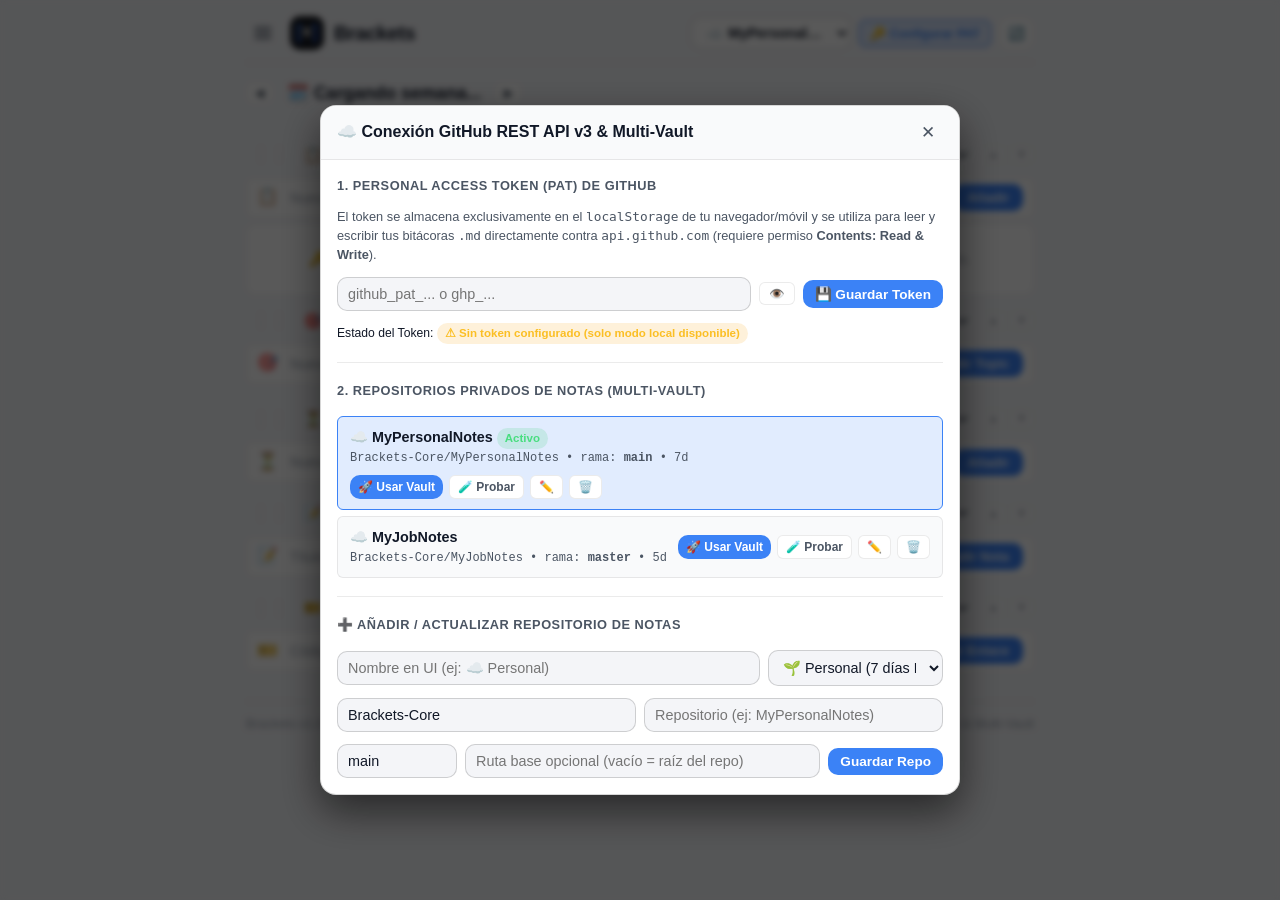
==== commit cbdfbaf2: "refactor(web): move sound toggle to drawer footer and compact vault selector" ====
--- a/index.html
+++ b/index.html
@@ -48,10 +48,6 @@
           ☁️ GitHub
         </button>
 
-        <button id="btnSoundToggle" class="btn-icon" title="Sonido activado (clic para silenciar)" aria-label="Alternar sonido">
-          🔊
-        </button>
-
         <button id="btnSync" class="btn-icon" title="Sincronizar Markdown y YAML">
           🔄
         </button>
@@ -70,6 +66,12 @@
       </div>
       <div id="hamburgerMenuContent" class="hamburger-menu-content">
         <!-- Grupos e ítems renderizados dinámicamente desde menu_config.yaml -->
+      </div>
+      <div class="hamburger-drawer-footer">
+        <button id="btnSoundToggle" class="drawer-sound-btn" type="button" title="Alternar efectos de sonido" aria-label="Alternar sonidos">
+          <span class="drawer-sound-icon">🔊</span>
+          <span class="drawer-sound-label">Sonido: Activado</span>
+        </button>
       </div>
     </aside>
 
--- a/style.css
+++ b/style.css
@@ -67,6 +67,12 @@
   padding: 0;
 }
 
+html, body {
+  overflow-x: hidden;
+  max-width: 100vw;
+  width: 100%;
+}
+
 body {
   font-family: var(--font-sans);
   background-color: var(--bg-app);
@@ -78,9 +84,12 @@
 
 /* Layout Container */
 .app-container {
+  width: 100%;
   max-width: 820px;
   margin: 0 auto;
   padding: calc(16px + env(safe-area-inset-top)) 16px calc(32px + env(safe-area-inset-bottom));
+  box-sizing: border-box;
+  overflow-x: hidden;
 }
 
 /* Header & Vault Selector */
@@ -122,12 +131,16 @@
   background-color: var(--bg-surface);
   color: var(--text-main);
   border: 1px solid var(--border-strong);
-  padding: 6px 12px;
+  padding: 6px 10px;
   border-radius: var(--radius-md);
-  font-size: 0.9rem;
+  font-size: 0.88rem;
   font-weight: 600;
   cursor: pointer;
   outline: none;
+  max-width: 160px;
+  text-overflow: ellipsis;
+  overflow: hidden;
+  white-space: nowrap;
 }
 
 .btn-icon {
@@ -2452,3 +2465,167 @@
   background: rgba(245, 158, 11, 0.15);
   color: #fbbf24;
 }
+
+/* ==========================================================================
+   Responsive Mobile Optimizations & Drawer Sound Toggle
+   ========================================================================== */
+.hamburger-drawer-footer {
+  padding: 12px 16px calc(14px + env(safe-area-inset-bottom));
+  border-top: 1px solid var(--border);
+  background: var(--bg-surface-elevated, var(--bg-card));
+  margin-top: auto;
+}
+
+.drawer-sound-btn {
+  display: flex;
+  align-items: center;
+  justify-content: center;
+  gap: 8px;
+  width: 100%;
+  padding: 10px 14px;
+  background: var(--bg-surface);
+  color: var(--text-main);
+  border: 1px solid var(--border);
+  border-radius: var(--radius-md);
+  font-size: 0.88rem;
+  font-weight: 600;
+  cursor: pointer;
+  transition: all 0.15s ease;
+}
+
+.drawer-sound-btn:hover {
+  background: var(--bg-card-hover);
+  border-color: var(--accent);
+}
+
+.drawer-sound-icon {
+  font-size: 1.15rem;
+}
+
+@media (max-width: 680px) {
+  .app-container {
+    padding: calc(10px + env(safe-area-inset-top)) 10px calc(24px + env(safe-area-inset-bottom));
+  }
+
+  .app-header {
+    display: flex;
+    flex-wrap: nowrap;
+    align-items: center;
+    justify-content: space-between;
+    gap: 6px;
+    margin-bottom: 12px;
+    padding-bottom: 8px;
+  }
+
+  .brand-section {
+    flex: 0 0 auto;
+    display: flex;
+    align-items: center;
+    gap: 6px;
+  }
+
+  .brand-title {
+    font-size: 1.05rem;
+  }
+
+  .brand-logo {
+    width: 26px;
+    height: 26px;
+  }
+
+  .header-controls {
+    flex: 1 1 auto;
+    display: flex;
+    flex-wrap: nowrap;
+    justify-content: flex-end;
+    align-items: center;
+    gap: 5px;
+    min-width: 0;
+  }
+
+  .vault-select {
+    max-width: 140px;
+    width: auto;
+    margin-top: 0;
+    padding: 5px 8px;
+    font-size: 0.82rem;
+    flex: 0 1 auto;
+  }
+
+  .btn-storage-mode {
+    padding: 5px 8px;
+    font-size: 0.74rem;
+    white-space: nowrap;
+    flex-shrink: 0;
+  }
+
+  .btn-icon {
+    padding: 6px;
+    flex-shrink: 0;
+  }
+
+  .week-banner {
+    width: 100%;
+  }
+
+  .week-nav-group {
+    width: 100%;
+    display: flex;
+    justify-content: space-between;
+    align-items: center;
+  }
+
+  .week-badge {
+    font-size: 0.95rem;
+    text-align: center;
+  }
+
+  .inline-create-main {
+    flex-wrap: wrap;
+    gap: 6px;
+  }
+
+  .inline-create-input {
+    width: 100%;
+    flex: 1 1 100%;
+    font-size: 0.9rem;
+  }
+
+  .def-create-main {
+    flex-direction: column;
+    gap: 6px;
+  }
+
+  .def-code-input,
+  .def-url-input {
+    width: 100% !important;
+    flex: none !important;
+  }
+
+  .hamburger-drawer {
+    width: 290px;
+    max-width: 84vw;
+  }
+
+  .modal-dialog {
+    max-width: 95vw;
+    margin: 0 auto;
+    padding: 0;
+  }
+}
+
+@media (max-width: 440px) {
+  .brand-title {
+    display: none;
+  }
+
+  .vault-select {
+    max-width: 115px;
+    font-size: 0.78rem;
+  }
+
+  .btn-storage-mode {
+    padding: 5px 6px;
+    font-size: 0.7rem;
+  }
+}
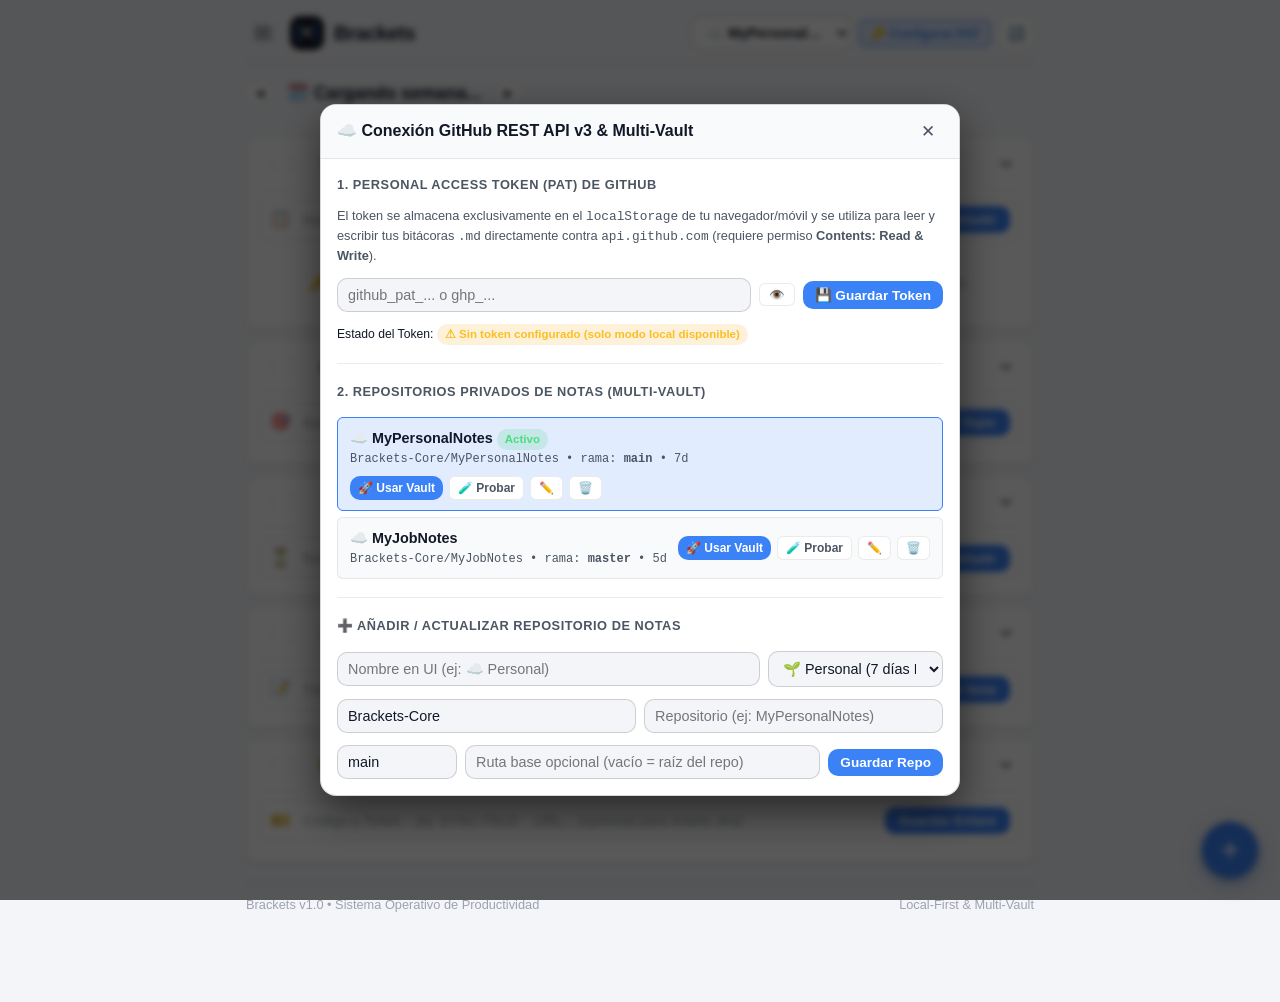
==== commit 95a97ed9: "feat(ui): improve section/item hierarchy, remove reorder arrows keeping touch/desktop 6-dot handles," ====
--- a/index.html
+++ b/index.html
@@ -108,10 +108,6 @@
               </svg>
             </span>
           </button>
-          <div class="section-reorder-btns">
-            <button type="button" class="btn-section-nav btn-section-up" title="Subir sección">▲</button>
-            <button type="button" class="btn-section-nav btn-section-down" title="Bajar sección">▼</button>
-          </div>
         </div>
       <div id="todayTasksContent" class="section-content">
         <!-- Creación integrada de Tarea de Hoy -->
@@ -166,10 +162,6 @@
               </svg>
             </span>
           </button>
-          <div class="section-reorder-btns">
-            <button type="button" class="btn-section-nav btn-section-up" title="Subir sección">▲</button>
-            <button type="button" class="btn-section-nav btn-section-down" title="Bajar sección">▼</button>
-          </div>
         </div>
       <div id="weekTopicsContent" class="section-content">
         <!-- Creación integrada de Topic -->
@@ -210,10 +202,6 @@
               </svg>
             </span>
           </button>
-          <div class="section-reorder-btns">
-            <button type="button" class="btn-section-nav btn-section-up" title="Subir sección">▲</button>
-            <button type="button" class="btn-section-nav btn-section-down" title="Bajar sección">▼</button>
-          </div>
         </div>
       <div id="weekTasksContent" class="section-content">
         <!-- Creación integrada de Tarea Semanal -->
@@ -268,10 +256,6 @@
               </svg>
             </span>
           </button>
-          <div class="section-reorder-btns">
-            <button type="button" class="btn-section-nav btn-section-up" title="Subir sección">▲</button>
-            <button type="button" class="btn-section-nav btn-section-down" title="Bajar sección">▼</button>
-          </div>
         </div>
       <div id="weekNotesContent" class="section-content">
         <!-- Creación integrada de Nota -->
@@ -323,10 +307,6 @@
               </svg>
             </span>
           </button>
-          <div class="section-reorder-btns">
-            <button type="button" class="btn-section-nav btn-section-up" title="Subir sección">▲</button>
-            <button type="button" class="btn-section-nav btn-section-down" title="Bajar sección">▼</button>
-          </div>
         </div>
       <div id="weekDefsContent" class="section-content">
         <!-- Creación integrada de Definición / Enlace -->
@@ -366,6 +346,39 @@
       <span>Brackets v1.0 • Sistema Operativo de Productividad</span>
       <span>Local-First & Multi-Vault</span>
     </footer>
+  </div>
+
+  <!-- Floating Action Button (FAB) + Speed Dial -->
+  <div id="fabBackdrop" class="fab-backdrop" style="display: none;"></div>
+  <div id="fabContainer" class="fab-container">
+    <div id="fabMenu" class="fab-menu" style="display: none;" role="menu" aria-label="Crear nuevo elemento">
+      <button type="button" class="fab-menu-item" data-fab-action="today_task" role="menuitem">
+        <span class="fab-menu-label">Tarea de Hoy</span>
+        <span class="fab-menu-icon">📋</span>
+      </button>
+      <button type="button" class="fab-menu-item" data-fab-action="week_task" role="menuitem">
+        <span class="fab-menu-label">Tarea de Semana</span>
+        <span class="fab-menu-icon">⏳</span>
+      </button>
+      <button type="button" class="fab-menu-item" data-fab-action="topic" role="menuitem">
+        <span class="fab-menu-label">Topic</span>
+        <span class="fab-menu-icon">🎯</span>
+      </button>
+      <button type="button" class="fab-menu-item" data-fab-action="note" role="menuitem">
+        <span class="fab-menu-label">Nota</span>
+        <span class="fab-menu-icon">📝</span>
+      </button>
+      <button type="button" class="fab-menu-item" data-fab-action="definition" role="menuitem">
+        <span class="fab-menu-label">Definición / Enlace</span>
+        <span class="fab-menu-icon">🎫</span>
+      </button>
+    </div>
+    <button id="btnFabMain" class="fab-main-btn" type="button" aria-label="Crear elemento" aria-expanded="false" title="Crear nuevo elemento (+)">
+      <svg class="fab-plus-icon" width="24" height="24" viewBox="0 0 24 24" fill="none" stroke="currentColor" stroke-width="2.5" stroke-linecap="round" stroke-linejoin="round">
+        <line x1="12" y1="5" x2="12" y2="19"></line>
+        <line x1="5" y1="12" x2="19" y2="12"></line>
+      </svg>
+    </button>
   </div>
 
   <!-- Toast Notifications Container -->
--- a/style.css
+++ b/style.css
@@ -87,7 +87,7 @@
   width: 100%;
   max-width: 820px;
   margin: 0 auto;
-  padding: calc(16px + env(safe-area-inset-top)) 16px calc(32px + env(safe-area-inset-bottom));
+  padding: calc(16px + env(safe-area-inset-top)) 16px calc(88px + env(safe-area-inset-bottom));
   box-sizing: border-box;
   overflow-x: hidden;
 }
@@ -598,8 +598,17 @@
 
 /* Sections & Task Lists */
 .collapsible-section {
+  background-color: var(--bg-surface);
+  border: 1px solid var(--border);
+  border-radius: var(--radius-md);
+  padding: 8px 12px;
   margin-bottom: 0;
-  transition: all 0.15s ease;
+  box-shadow: var(--shadow-sm);
+  transition: border-color 0.18s ease, box-shadow 0.18s ease;
+}
+
+.collapsible-section:hover {
+  border-color: var(--border-strong);
 }
 
 .collapsible-section .task-list,
@@ -608,11 +617,20 @@
 }
 
 .collapsible-section.collapsed {
+  padding: 6px 12px;
   margin-bottom: 0;
 }
 
 .collapsible-section.collapsed .section-header-row {
   margin-bottom: 0;
+  padding-bottom: 0;
+  border-bottom: none;
+}
+
+.collapsible-section:not(.collapsed) .section-header-row {
+  margin-bottom: 10px;
+  padding-bottom: 8px;
+  border-bottom: 1px solid var(--border);
 }
 
 .section-header-btn {
@@ -707,15 +725,15 @@
 .task-list {
   display: flex;
   flex-direction: column;
-  gap: 4px;
+  gap: 6px;
   margin-bottom: 4px;
 }
 
 .task-card {
-  background-color: var(--bg-surface);
-  border: 1px solid var(--border);
-  border-radius: var(--radius-sm);
-  padding: 6px 10px;
+  background-color: var(--bg-card);
+  border: 1px solid var(--border);
+  border-radius: var(--radius-sm);
+  padding: 7px 10px;
   display: flex;
   flex-direction: column;
   transition: all 0.15s ease;
@@ -723,7 +741,7 @@
 
 .task-card:hover {
   border-color: var(--border-strong);
-  background-color: var(--bg-card);
+  background-color: var(--bg-card-hover);
 }
 
 .task-card.done {
@@ -821,10 +839,11 @@
 }
 
 .note-card {
-  background-color: var(--bg-surface);
+  background-color: var(--bg-card);
   border: 1px solid var(--border);
   border-radius: var(--radius-sm);
   padding: 8px 12px;
+  transition: all 0.15s ease;
 }
 
 .note-header {
@@ -870,15 +889,15 @@
 .definitions-container {
   display: flex;
   flex-direction: column;
-  gap: 4px;
+  gap: 6px;
   margin-bottom: 4px;
 }
 
 .definition-card {
-  background-color: var(--bg-surface);
-  border: 1px solid var(--border);
-  border-radius: var(--radius-sm);
-  padding: 6px 10px;
+  background-color: var(--bg-card);
+  border: 1px solid var(--border);
+  border-radius: var(--radius-sm);
+  padding: 7px 10px;
   display: flex;
   align-items: center;
   transition: all 0.15s ease;
@@ -887,7 +906,7 @@
 
 .definition-card:hover {
   border-color: var(--border-strong);
-  background-color: var(--bg-card);
+  background-color: var(--bg-card-hover);
 }
 
 .def-main-row {
@@ -1020,15 +1039,15 @@
 .topics-container {
   display: flex;
   flex-direction: column;
-  gap: 4px;
+  gap: 6px;
   margin-bottom: 4px;
 }
 
 .topic-card {
-  background-color: var(--bg-surface);
-  border: 1px solid var(--border);
-  border-radius: var(--radius-sm);
-  padding: 5px 10px;
+  background-color: var(--bg-card);
+  border: 1px solid var(--border);
+  border-radius: var(--radius-sm);
+  padding: 6px 10px;
   display: flex;
   align-items: center;
   justify-content: space-between;
@@ -1038,7 +1057,7 @@
 
 .topic-card:hover {
   border-color: var(--border-strong);
-  background-color: var(--bg-card);
+  background-color: var(--bg-card-hover);
 }
 
 .topic-main-info {
@@ -1214,7 +1233,7 @@
 
 .note-card:hover {
   border-color: var(--border-strong);
-  background-color: var(--bg-card);
+  background-color: var(--bg-card-hover);
 }
 
 .edit-form-box {
@@ -1322,17 +1341,18 @@
    ========================================================================== */
 
 .inline-create-card {
-  background-color: var(--bg-surface);
-  border: 1px solid var(--border);
+  background-color: var(--bg-input);
+  border: 1px dashed var(--border-strong);
   border-radius: var(--radius-sm);
   padding: 5px 10px;
-  margin-bottom: 6px;
+  margin-bottom: 8px;
   transition: all 0.15s ease;
 }
 
 .inline-create-card:focus-within {
-  border-color: var(--border-strong);
-  box-shadow: 0 0 0 1px rgba(59, 130, 246, 0.2);
+  border-style: solid;
+  border-color: var(--accent);
+  box-shadow: 0 0 0 1px rgba(59, 130, 246, 0.25);
   background-color: var(--bg-card);
 }
 
@@ -1481,13 +1501,13 @@
 .sections-container {
   display: flex;
   flex-direction: column;
-  gap: 8px;
+  gap: 12px;
 }
 
 .section-header-row {
   display: flex;
   align-items: center;
-  gap: 4px;
+  gap: 6px;
   margin-bottom: 6px;
 }
 
@@ -1497,7 +1517,8 @@
   font-size: 1.1rem;
   padding: 4px 6px;
   user-select: none;
-  opacity: 0.4;
+  touch-action: none;
+  opacity: 0.5;
   transition: opacity 0.15s, color 0.15s;
   display: flex;
   align-items: center;
@@ -1519,39 +1540,8 @@
   margin: 0;
 }
 
-.section-reorder-btns {
-  display: flex;
-  align-items: center;
-  gap: 3px;
-  opacity: 0.45;
-  transition: opacity 0.15s;
-  flex-shrink: 0;
-}
-
-.section-header-row:hover .section-reorder-btns {
-  opacity: 1;
-}
-
-.btn-section-nav {
-  background: var(--bg-card);
-  border: 1px solid var(--border);
-  border-radius: var(--radius-sm);
-  color: var(--text-muted);
-  cursor: pointer;
-  padding: 3px 6px;
-  font-size: 0.7rem;
-  line-height: 1;
-  transition: all 0.15s ease;
-}
-
-.btn-section-nav:hover {
-  background: var(--bg-card-hover);
-  color: var(--text-main);
-  border-color: var(--accent);
-}
-
 .collapsible-section.dragging-section {
-  opacity: 0.35;
+  opacity: 0.4;
   outline: 2px dashed var(--accent);
   border-radius: var(--radius-md);
 }
@@ -1565,9 +1555,10 @@
   cursor: grab;
   color: var(--text-dim);
   font-size: 0.95rem;
-  padding: 2px 4px;
+  padding: 3px 5px;
   user-select: none;
-  opacity: 0.3;
+  touch-action: none;
+  opacity: 0.45;
   transition: opacity 0.15s, color 0.15s;
   display: inline-flex;
   align-items: center;
@@ -1587,46 +1578,11 @@
   cursor: grabbing;
 }
 
-.item-reorder-btns {
-  display: inline-flex;
-  align-items: center;
-  gap: 2px;
-  opacity: 0;
-  transition: opacity 0.15s;
-  margin-left: auto;
-  flex-shrink: 0;
-}
-
-.task-card:hover .item-reorder-btns,
-.note-card:hover .item-reorder-btns,
-.topic-card:hover .item-reorder-btns,
-.definition-card:hover .item-reorder-btns {
-  opacity: 0.85;
-}
-
-.btn-item-nav {
-  background: transparent;
-  border: 1px solid var(--border);
-  border-radius: 3px;
-  color: var(--text-dim);
-  cursor: pointer;
-  padding: 2px 5px;
-  font-size: 0.65rem;
-  line-height: 1;
-  transition: all 0.15s;
-}
-
-.btn-item-nav:hover {
-  background: var(--bg-card-hover);
-  color: var(--text-main);
-  border-color: var(--accent);
-}
-
 .task-card.item-dragging,
 .note-card.item-dragging,
 .topic-card.item-dragging,
 .definition-card.item-dragging {
-  opacity: 0.35;
+  opacity: 0.4;
   outline: 2px dashed var(--accent);
 }
 
@@ -2629,3 +2585,316 @@
     font-size: 0.7rem;
   }
 }
+
+.btn-move-today {
+  display: inline-flex;
+  align-items: center;
+  gap: 4px;
+  background: var(--bg-surface);
+  color: var(--text-muted);
+  border: 1px solid var(--border);
+  border-radius: var(--radius-sm);
+  padding: 3px 8px;
+  font-size: 0.72rem;
+  font-weight: 600;
+  cursor: pointer;
+  transition: all 0.15s ease;
+  white-space: nowrap;
+  flex-shrink: 0;
+}
+
+.btn-move-today:hover {
+  background: var(--accent-soft);
+  color: var(--accent);
+  border-color: var(--accent);
+  transform: translateY(-1px);
+}
+
+.btn-move-today-icon {
+  font-size: 0.85rem;
+  line-height: 1;
+}
+
+@media (max-width: 480px) {
+  .btn-move-today-label {
+    display: none;
+  }
+  .btn-move-today {
+    padding: 3px 5px;
+  }
+}
+
+/* ==========================================================================
+   Autocomplete Popover para Definiciones y Enlaces con [
+   ========================================================================== */
+.def-autocomplete-popover {
+  position: fixed;
+  z-index: 10000;
+  background: var(--bg-card);
+  border: 1px solid var(--border-strong);
+  border-radius: var(--radius-md);
+  box-shadow: 0 10px 25px rgba(0, 0, 0, 0.5), var(--shadow-md);
+  max-height: 250px;
+  overflow-y: auto;
+  min-width: 260px;
+  max-width: 380px;
+  display: none;
+  font-family: var(--font-sans);
+  font-size: 0.85rem;
+  backdrop-filter: blur(8px);
+}
+
+.def-autocomplete-header {
+  display: flex;
+  align-items: center;
+  justify-content: space-between;
+  padding: 6px 12px;
+  font-size: 0.72rem;
+  font-weight: 700;
+  text-transform: uppercase;
+  letter-spacing: 0.5px;
+  color: var(--text-muted);
+  border-bottom: 1px solid var(--border);
+  background: var(--bg-surface);
+}
+
+.def-autocomplete-item {
+  display: flex;
+  flex-direction: column;
+  padding: 8px 12px;
+  cursor: pointer;
+  border-bottom: 1px solid var(--border);
+  transition: background 0.12s ease;
+  user-select: none;
+}
+
+.def-autocomplete-item:last-child {
+  border-bottom: none;
+}
+
+.def-autocomplete-item.active,
+.def-autocomplete-item:hover {
+  background: var(--accent-soft);
+}
+
+.def-autocomplete-code {
+  display: flex;
+  align-items: center;
+  gap: 6px;
+  font-weight: 600;
+  color: var(--text-main);
+  font-family: var(--font-mono);
+  font-size: 0.84rem;
+}
+
+.def-autocomplete-code .def-item-title {
+  font-weight: 500;
+  color: var(--text-muted);
+  font-size: 0.78rem;
+  font-family: var(--font-sans);
+  margin-left: 4px;
+}
+
+.def-autocomplete-url {
+  font-size: 0.73rem;
+  color: var(--text-dim);
+  white-space: nowrap;
+  overflow: hidden;
+  text-overflow: ellipsis;
+  margin-top: 3px;
+  font-family: var(--font-mono);
+}
+
+/* ==========================================================================
+   Selector Interactivo de Patrón Semanal de Trabajo (Lunes a Viernes)
+   ========================================================================== */
+.work-pattern-row {
+  display: flex;
+  gap: 8px;
+  margin-bottom: 10px;
+  overflow-x: auto;
+}
+
+.work-pattern-day-btn {
+  flex: 1;
+  min-width: 58px;
+  display: flex;
+  flex-direction: column;
+  align-items: center;
+  justify-content: center;
+  gap: 4px;
+  padding: 8px 4px;
+  background: var(--bg-surface);
+  border: 1px solid var(--border);
+  border-radius: var(--radius-md);
+  color: var(--text-main);
+  cursor: pointer;
+  transition: all 0.15s ease;
+  user-select: none;
+}
+
+.work-pattern-day-btn:hover {
+  background: var(--bg-card-hover);
+  border-color: var(--accent);
+}
+
+.work-pattern-day-btn.active {
+  border-color: var(--accent);
+  background: var(--accent-soft);
+}
+
+.work-pattern-day-letter {
+  font-size: 0.76rem;
+  font-weight: 700;
+  color: var(--text-muted);
+}
+
+.work-pattern-day-emoji {
+  font-size: 1.3rem;
+  line-height: 1;
+}
+
+.work-pattern-day-loc {
+  font-size: 0.68rem;
+  color: var(--text-dim);
+  font-weight: 600;
+  text-transform: capitalize;
+}
+
+/* ==========================================================================
+   Floating Action Button (FAB) + Speed Dial Menu
+   ========================================================================== */
+.fab-backdrop {
+  position: fixed;
+  inset: 0;
+  background: rgba(0, 0, 0, 0.45);
+  backdrop-filter: blur(2px);
+  z-index: 980;
+  animation: fabFadeIn 0.15s ease-out;
+}
+
+@keyframes fabFadeIn {
+  from { opacity: 0; }
+  to { opacity: 1; }
+}
+
+.fab-container {
+  position: fixed;
+  bottom: calc(22px + env(safe-area-inset-bottom));
+  right: 22px;
+  z-index: 990;
+  display: flex;
+  flex-direction: column;
+  align-items: flex-end;
+  gap: 12px;
+}
+
+.fab-main-btn {
+  width: 56px;
+  height: 56px;
+  border-radius: 50%;
+  background: var(--accent);
+  color: #ffffff;
+  border: none;
+  box-shadow: 0 6px 20px rgba(59, 130, 246, 0.45), 0 2px 6px rgba(0, 0, 0, 0.35);
+  display: flex;
+  align-items: center;
+  justify-content: center;
+  cursor: pointer;
+  transition: transform 0.2s cubic-bezier(0.34, 1.56, 0.64, 1), background-color 0.15s ease, box-shadow 0.2s ease;
+}
+
+.fab-main-btn:hover {
+  background: var(--accent-hover);
+  transform: scale(1.06);
+  box-shadow: 0 8px 24px rgba(59, 130, 246, 0.55), 0 3px 8px rgba(0, 0, 0, 0.4);
+}
+
+.fab-main-btn:active {
+  transform: scale(0.95);
+}
+
+.fab-plus-icon {
+  transition: transform 0.22s cubic-bezier(0.34, 1.56, 0.64, 1);
+}
+
+.fab-container.open .fab-plus-icon {
+  transform: rotate(45deg);
+}
+
+.fab-container.open .fab-main-btn {
+  background: var(--bg-card-hover);
+  color: var(--text-main);
+  border: 1px solid var(--border-strong);
+  box-shadow: 0 6px 18px rgba(0, 0, 0, 0.45);
+}
+
+.fab-menu {
+  display: flex;
+  flex-direction: column;
+  align-items: flex-end;
+  gap: 10px;
+  animation: fabMenuSlideUp 0.18s cubic-bezier(0.16, 1, 0.3, 1);
+}
+
+@keyframes fabMenuSlideUp {
+  from {
+    opacity: 0;
+    transform: translateY(12px) scale(0.95);
+  }
+  to {
+    opacity: 1;
+    transform: translateY(0) scale(1);
+  }
+}
+
+.fab-menu-item {
+  display: inline-flex;
+  align-items: center;
+  gap: 10px;
+  background: transparent;
+  border: none;
+  padding: 0;
+  cursor: pointer;
+  transition: transform 0.15s ease;
+}
+
+.fab-menu-item:hover {
+  transform: translateX(-3px);
+}
+
+.fab-menu-label {
+  background: var(--bg-card);
+  color: var(--text-main);
+  border: 1px solid var(--border-strong);
+  border-radius: var(--radius-md);
+  padding: 7px 12px;
+  font-size: 0.85rem;
+  font-weight: 600;
+  box-shadow: var(--shadow-md);
+  white-space: nowrap;
+}
+
+.fab-menu-item:hover .fab-menu-label {
+  border-color: var(--accent);
+  background: var(--bg-card-hover);
+}
+
+.fab-menu-icon {
+  width: 42px;
+  height: 42px;
+  border-radius: 50%;
+  background: var(--bg-card);
+  border: 1px solid var(--border-strong);
+  display: flex;
+  align-items: center;
+  justify-content: center;
+  font-size: 1.15rem;
+  box-shadow: var(--shadow-md);
+  transition: border-color 0.15s ease, background-color 0.15s ease;
+}
+
+.fab-menu-item:hover .fab-menu-icon {
+  border-color: var(--accent);
+  background: var(--accent-soft);
+}
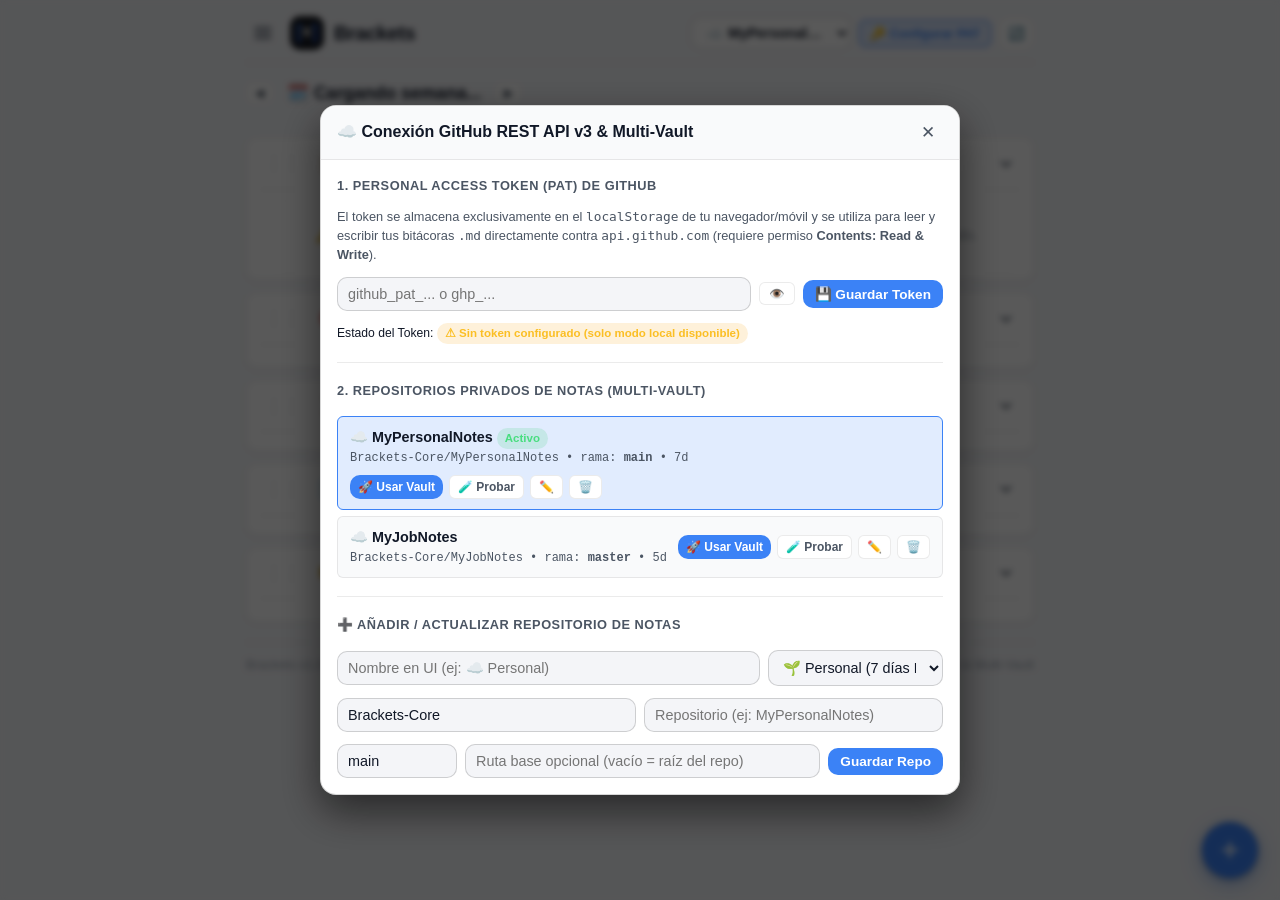
==== commit aef129d4: "feat(ui): remove inline creation bars in favor of FAB, keep done tasks crisp, indent section items a" ====
--- a/index.html
+++ b/index.html
@@ -110,37 +110,6 @@
           </button>
         </div>
       <div id="todayTasksContent" class="section-content">
-        <!-- Creación integrada de Tarea de Hoy -->
-        <div class="inline-create-card" id="createTodayTaskCard">
-          <div class="inline-create-main">
-            <span class="inline-create-icon">📋</span>
-            <input 
-              type="text" 
-              id="inputTodayTitle" 
-              class="inline-create-input" 
-              placeholder="Nueva tarea para hoy... (ej: Reunión: Sync #[PROYECTO])" 
-              autocomplete="off"
-            >
-            <button type="button" id="btnToggleTodayStatus" class="btn-status-pill" title="Alternar estado: Pendiente [ ] / Hecha [x]">
-              Pendiente [ ]
-            </button>
-            <button type="button" id="btnToggleTodayDesc" class="btn-icon-pill" title="Añadir descripción o viñetas">
-              💬
-            </button>
-            <button type="button" id="btnSubmitTodayTask" class="btn-inline-submit">
-              Añadir
-            </button>
-          </div>
-          <div id="descBoxTodayTask" class="inline-create-desc" style="display: none;">
-            <textarea 
-              id="descTodayText" 
-              class="inline-create-textarea" 
-              placeholder="💬 Descripción / notas de la tarea (opcional, viñetas)... (Ctrl+Enter para guardar)" 
-              rows="2"
-            ></textarea>
-          </div>
-        </div>
-
         <div id="todayTasksList" class="task-list">
           <!-- Tareas inyectadas dinámicamente -->
         </div>
@@ -164,23 +133,6 @@
           </button>
         </div>
       <div id="weekTopicsContent" class="section-content">
-        <!-- Creación integrada de Topic -->
-        <div class="inline-create-card" id="createTopicCard">
-          <div class="inline-create-main">
-            <span class="inline-create-icon">🎯</span>
-            <input 
-              type="text" 
-              id="inputTopicTitle" 
-              class="inline-create-input" 
-              placeholder="Nuevo topic de la semana... (ej: Core Engine #[Core])" 
-              autocomplete="off"
-            >
-            <button type="button" id="btnSubmitTopic" class="btn-inline-submit">
-              Añadir Topic
-            </button>
-          </div>
-        </div>
-
         <div id="topicsContainer" class="topics-container">
           <!-- Topics inyectados dinámicamente -->
         </div>
@@ -204,37 +156,6 @@
           </button>
         </div>
       <div id="weekTasksContent" class="section-content">
-        <!-- Creación integrada de Tarea Semanal -->
-        <div class="inline-create-card" id="createWeekTaskCard">
-          <div class="inline-create-main">
-            <span class="inline-create-icon">⏳</span>
-            <input 
-              type="text" 
-              id="inputWeekTitle" 
-              class="inline-create-input" 
-              placeholder="Nueva tarea semanal (sin día fijo)..." 
-              autocomplete="off"
-            >
-            <button type="button" id="btnToggleWeekStatus" class="btn-status-pill" title="Alternar estado: Pendiente [ ] / Hecha [x]">
-              Pendiente [ ]
-            </button>
-            <button type="button" id="btnToggleWeekDesc" class="btn-icon-pill" title="Añadir descripción o viñetas">
-              💬
-            </button>
-            <button type="button" id="btnSubmitWeekTask" class="btn-inline-submit">
-              Añadir
-            </button>
-          </div>
-          <div id="descBoxWeekTask" class="inline-create-desc" style="display: none;">
-            <textarea 
-              id="descWeekText" 
-              class="inline-create-textarea" 
-              placeholder="💬 Descripción / notas de la tarea (opcional, viñetas)... (Ctrl+Enter para guardar)" 
-              rows="2"
-            ></textarea>
-          </div>
-        </div>
-
         <div id="weekTasksList" class="task-list">
           <!-- Tareas semanales inyectadas dinámicamente -->
         </div>
@@ -258,34 +179,6 @@
           </button>
         </div>
       <div id="weekNotesContent" class="section-content">
-        <!-- Creación integrada de Nota -->
-        <div class="inline-create-card" id="createNoteCard">
-          <div class="inline-create-main">
-            <span class="inline-create-icon">📝</span>
-            <input 
-              type="text" 
-              id="inputNoteTitle" 
-              class="inline-create-input" 
-              placeholder="Título de la nota... (ej: Incidencia servidor InfluxDB)" 
-              autocomplete="off"
-            >
-            <button type="button" id="btnToggleNoteDesc" class="btn-icon-pill" title="Añadir contenido / viñetas">
-              💬
-            </button>
-            <button type="button" id="btnSubmitNote" class="btn-inline-submit">
-              Añadir Nota
-            </button>
-          </div>
-          <div id="descBoxNote" class="inline-create-desc" style="display: none;">
-            <textarea 
-              id="descNoteText" 
-              class="inline-create-textarea" 
-              placeholder="Contenido / notas (viñetas, una por línea)... (Ctrl+Enter para guardar)" 
-              rows="3"
-            ></textarea>
-          </div>
-        </div>
-
         <div id="notesContainer" class="notes-container">
           <!-- Notas inyectadas dinámicamente -->
         </div>
@@ -309,30 +202,6 @@
           </button>
         </div>
       <div id="weekDefsContent" class="section-content">
-        <!-- Creación integrada de Definición / Enlace -->
-        <div class="inline-create-card" id="createDefCard">
-          <div class="inline-create-main def-create-main">
-            <span class="inline-create-icon">🎫</span>
-            <input 
-              type="text" 
-              id="inputDefCode" 
-              class="inline-create-input def-code-input" 
-              placeholder="Código o Ticket... (ej: SYSC-73125 o 📂DOCS)" 
-              autocomplete="off"
-            >
-            <input 
-              type="text" 
-              id="inputDefUrl" 
-              class="inline-create-input def-url-input" 
-              placeholder="URL... (opcional para tickets Jira)" 
-              autocomplete="off"
-            >
-            <button type="button" id="btnSubmitDef" class="btn-inline-submit">
-              Guardar Enlace
-            </button>
-          </div>
-        </div>
-
         <div id="definitionsContainer" class="definitions-container">
           <!-- Definiciones inyectadas dinámicamente -->
         </div>
--- a/style.css
+++ b/style.css
@@ -679,17 +679,22 @@
   transform: rotate(-90deg);
 }
 
+.section-content {
+  padding-left: 14px;
+}
+
 .collapsible-section.collapsed .section-content {
   display: none;
 }
 
 .section-title {
-  font-size: 0.92rem;
+  font-size: 1.05rem;
   font-weight: 700;
+  letter-spacing: -0.01em;
   margin-bottom: 0;
   display: flex;
   align-items: center;
-  gap: 6px;
+  gap: 7px;
 }
 
 .task-count-badge {
@@ -745,7 +750,7 @@
 }
 
 .task-card.done {
-  opacity: 0.65;
+  opacity: 1;
 }
 
 .task-card.cancelled {
@@ -780,7 +785,7 @@
 }
 
 .task-card.done .task-title {
-  color: var(--text-dim);
+  color: var(--text-main);
 }
 
 .task-card.cancelled .task-title {
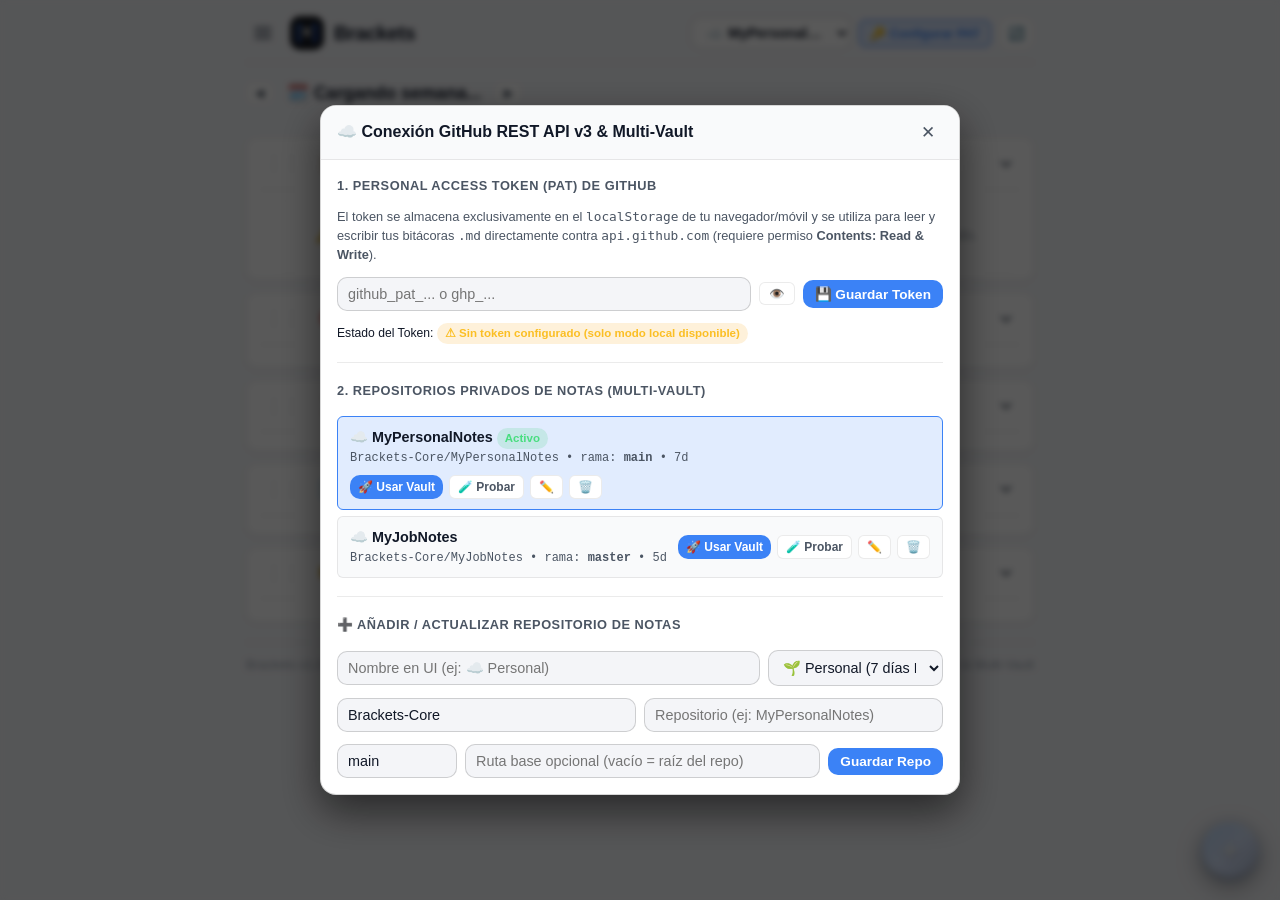
==== commit 8b002a1c: "deploy(pwa): section quick-add + buttons and crystal glass FAB (v13)" ====
--- a/index.html
+++ b/index.html
@@ -101,6 +101,7 @@
             <h2 class="section-title">
               <span>📋</span> Tareas de Hoy
               <span id="todayCountBadge" class="task-count-badge empty">[0/0]</span>
+              <span role="button" tabindex="0" class="btn-section-quick-add" data-quick-add="today_task" title="Añadir Tarea de Hoy" aria-label="Añadir Tarea de Hoy">+</span>
             </h2>
             <span class="collapse-icon" aria-hidden="true">
               <svg width="18" height="18" viewBox="0 0 24 24" fill="none" stroke="currentColor" stroke-width="2.5" stroke-linecap="round" stroke-linejoin="round">
@@ -124,6 +125,7 @@
             <h2 class="section-title">
               <span>🎯</span> Topics de la Semana
               <span id="topicsCountBadge" class="task-count-badge empty">[0]</span>
+              <span role="button" tabindex="0" class="btn-section-quick-add" data-quick-add="topic" title="Añadir Topic de la Semana" aria-label="Añadir Topic de la Semana">+</span>
             </h2>
             <span class="collapse-icon" aria-hidden="true">
               <svg width="18" height="18" viewBox="0 0 24 24" fill="none" stroke="currentColor" stroke-width="2.5" stroke-linecap="round" stroke-linejoin="round">
@@ -147,6 +149,7 @@
             <h2 class="section-title">
               <span>⏳</span> Tareas de la Semana (Sin día fijo)
               <span id="weekCountBadge" class="task-count-badge empty">[0/0]</span>
+              <span role="button" tabindex="0" class="btn-section-quick-add" data-quick-add="week_task" title="Añadir Tarea de la Semana" aria-label="Añadir Tarea de la Semana">+</span>
             </h2>
             <span class="collapse-icon" aria-hidden="true">
               <svg width="18" height="18" viewBox="0 0 24 24" fill="none" stroke="currentColor" stroke-width="2.5" stroke-linecap="round" stroke-linejoin="round">
@@ -170,6 +173,7 @@
             <h2 class="section-title">
               <span>📝</span> Notas de la Semana
               <span id="notesCountBadge" class="task-count-badge empty">[0]</span>
+              <span role="button" tabindex="0" class="btn-section-quick-add" data-quick-add="note" title="Añadir Nota de la Semana" aria-label="Añadir Nota de la Semana">+</span>
             </h2>
             <span class="collapse-icon" aria-hidden="true">
               <svg width="18" height="18" viewBox="0 0 24 24" fill="none" stroke="currentColor" stroke-width="2.5" stroke-linecap="round" stroke-linejoin="round">
@@ -193,6 +197,7 @@
             <h2 class="section-title">
               <span>🎫</span> Definiciones y Enlaces
               <span id="defsCountBadge" class="task-count-badge empty">[0]</span>
+              <span role="button" tabindex="0" class="btn-section-quick-add" data-quick-add="definition" title="Añadir Definición o Enlace" aria-label="Añadir Definición o Enlace">+</span>
             </h2>
             <span class="collapse-icon" aria-hidden="true">
               <svg width="18" height="18" viewBox="0 0 24 24" fill="none" stroke="currentColor" stroke-width="2.5" stroke-linecap="round" stroke-linejoin="round">
--- a/style.css
+++ b/style.css
@@ -725,6 +725,40 @@
   background-color: var(--bg-surface);
   color: var(--text-dim);
   border: 1px solid var(--border);
+}
+
+.btn-section-quick-add {
+  display: inline-flex;
+  align-items: center;
+  justify-content: center;
+  width: 21px;
+  height: 21px;
+  margin-left: 2px;
+  border-radius: 50%;
+  font-size: 0.92rem;
+  font-weight: 600;
+  line-height: 1;
+  color: var(--text-dim);
+  background: rgba(255, 255, 255, 0.03);
+  border: 1px solid rgba(255, 255, 255, 0.09);
+  cursor: pointer;
+  user-select: none;
+  opacity: 0.72;
+  transition: opacity 0.15s ease, color 0.15s ease, background-color 0.15s ease, border-color 0.15s ease, transform 0.15s ease;
+}
+
+.btn-section-quick-add:hover,
+.btn-section-quick-add:focus-visible {
+  opacity: 1;
+  color: var(--accent);
+  background: var(--accent-soft);
+  border-color: rgba(59, 130, 246, 0.45);
+  transform: scale(1.08);
+  outline: none;
+}
+
+.btn-section-quick-add:active {
+  transform: scale(0.94);
 }
 
 .task-list {
@@ -2798,21 +2832,32 @@
   width: 56px;
   height: 56px;
   border-radius: 50%;
-  background: var(--accent);
-  color: #ffffff;
-  border: none;
-  box-shadow: 0 6px 20px rgba(59, 130, 246, 0.45), 0 2px 6px rgba(0, 0, 0, 0.35);
+  background: linear-gradient(135deg, rgba(96, 165, 250, 0.34) 0%, rgba(59, 130, 246, 0.16) 50%, rgba(30, 58, 138, 0.28) 100%);
+  backdrop-filter: blur(14px) saturate(165%);
+  -webkit-backdrop-filter: blur(14px) saturate(165%);
+  color: #f8fafc;
+  border: 1px solid rgba(255, 255, 255, 0.28);
+  box-shadow:
+    0 8px 24px rgba(0, 0, 0, 0.38),
+    0 2px 10px rgba(59, 130, 246, 0.22),
+    inset 0 1px 1.5px rgba(255, 255, 255, 0.52),
+    inset 0 -1px 2px rgba(15, 23, 42, 0.38);
   display: flex;
   align-items: center;
   justify-content: center;
   cursor: pointer;
-  transition: transform 0.2s cubic-bezier(0.34, 1.56, 0.64, 1), background-color 0.15s ease, box-shadow 0.2s ease;
+  transition: transform 0.2s cubic-bezier(0.34, 1.56, 0.64, 1), background 0.18s ease, border-color 0.18s ease, box-shadow 0.2s ease;
 }
 
 .fab-main-btn:hover {
-  background: var(--accent-hover);
+  background: linear-gradient(135deg, rgba(96, 165, 250, 0.46) 0%, rgba(59, 130, 246, 0.24) 50%, rgba(37, 99, 235, 0.36) 100%);
+  border-color: rgba(255, 255, 255, 0.42);
   transform: scale(1.06);
-  box-shadow: 0 8px 24px rgba(59, 130, 246, 0.55), 0 3px 8px rgba(0, 0, 0, 0.4);
+  box-shadow:
+    0 10px 28px rgba(0, 0, 0, 0.44),
+    0 0 16px rgba(59, 130, 246, 0.32),
+    inset 0 1px 2px rgba(255, 255, 255, 0.65),
+    inset 0 -1px 2px rgba(15, 23, 42, 0.32);
 }
 
 .fab-main-btn:active {
@@ -2820,6 +2865,7 @@
 }
 
 .fab-plus-icon {
+  filter: drop-shadow(0 1px 2px rgba(0, 0, 0, 0.3));
   transition: transform 0.22s cubic-bezier(0.34, 1.56, 0.64, 1);
 }
 
@@ -2828,10 +2874,12 @@
 }
 
 .fab-container.open .fab-main-btn {
-  background: var(--bg-card-hover);
-  color: var(--text-main);
-  border: 1px solid var(--border-strong);
-  box-shadow: 0 6px 18px rgba(0, 0, 0, 0.45);
+  background: linear-gradient(135deg, rgba(51, 65, 85, 0.58) 0%, rgba(15, 23, 42, 0.68) 100%);
+  color: var(--text-main);
+  border: 1px solid rgba(255, 255, 255, 0.22);
+  box-shadow:
+    0 6px 20px rgba(0, 0, 0, 0.48),
+    inset 0 1px 1.5px rgba(255, 255, 255, 0.28);
 }
 
 .fab-menu {
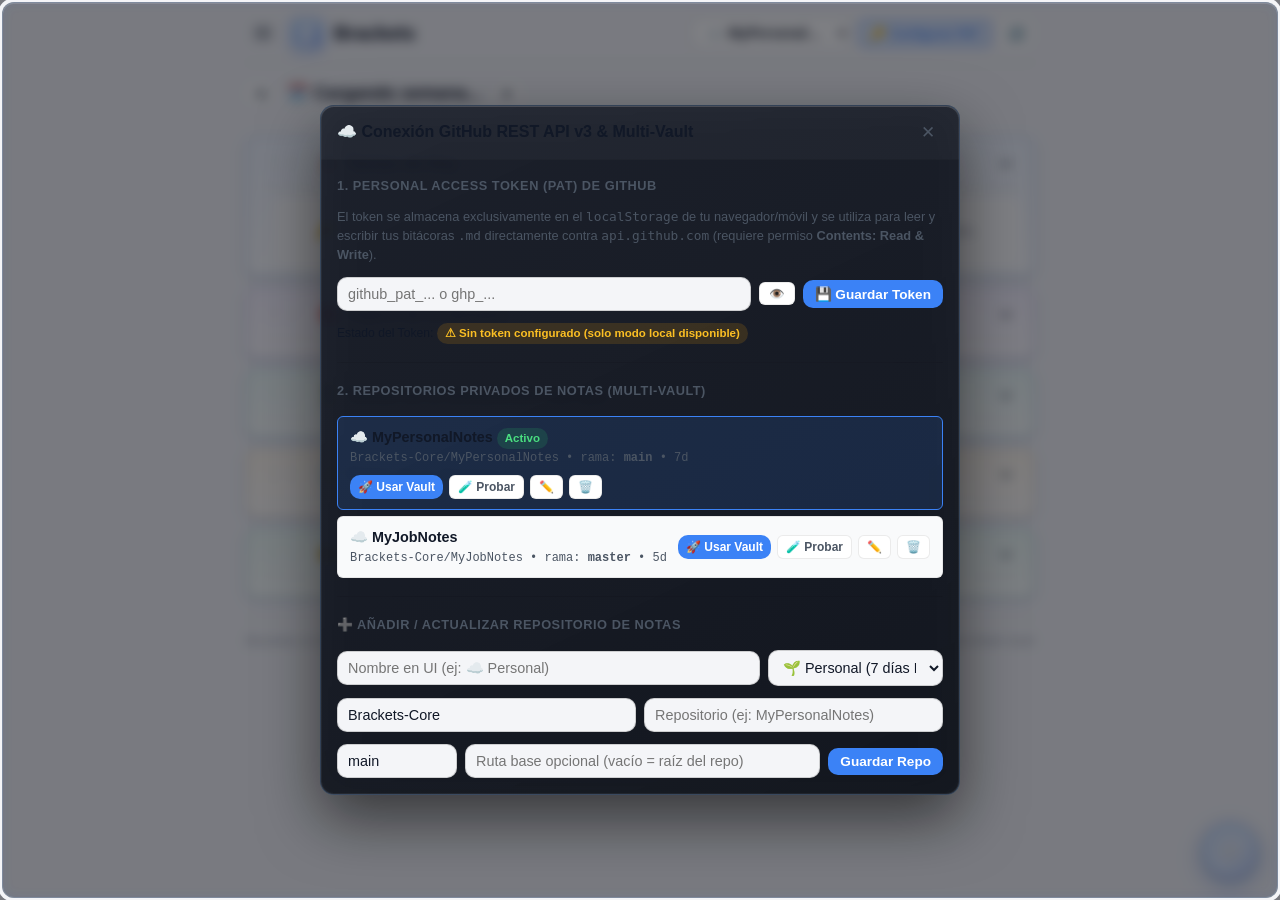
==== commit 8edc055c: "chore(pwa): deploy brackets-shell-v18 to gh-pages" ====
--- a/index.html
+++ b/index.html
@@ -68,6 +68,10 @@
         <!-- Grupos e ítems renderizados dinámicamente desde menu_config.yaml -->
       </div>
       <div class="hamburger-drawer-footer">
+        <button id="btnVisualSettings" class="drawer-sound-btn" type="button" title="Ajustar colores y espaciado visual" aria-label="Ajustes visuales">
+          <span class="drawer-sound-icon">🎨</span>
+          <span class="drawer-sound-label">Ajustes Visuales</span>
+        </button>
         <button id="btnSoundToggle" class="drawer-sound-btn" type="button" title="Alternar efectos de sonido" aria-label="Alternar sonidos">
           <span class="drawer-sound-icon">🔊</span>
           <span class="drawer-sound-label">Sonido: Activado</span>
--- a/style.css
+++ b/style.css
@@ -80,6 +80,21 @@
   line-height: 1.5;
   -webkit-font-smoothing: antialiased;
   min-height: 100vh;
+}
+
+/* Muy ligero borde cristalino con esquinas levemente redondeadas en todo el contorno de la app */
+body::after {
+  content: "";
+  position: fixed;
+  inset: 2px;
+  border-radius: 12px;
+  pointer-events: none;
+  z-index: 9999;
+  border: 1px solid rgba(147, 197, 253, 0.24);
+  box-shadow:
+    0 0 0 4px var(--bg-app),
+    inset 0 0 12px rgba(37, 99, 235, 0.08),
+    inset 0 1px 0 rgba(255, 255, 255, 0.14);
 }
 
 /* Layout Container */
@@ -113,6 +128,12 @@
   width: 34px;
   height: 34px;
   border-radius: var(--radius-md);
+  backdrop-filter: blur(7px) saturate(180%);
+  -webkit-backdrop-filter: blur(7px) saturate(180%);
+  box-shadow:
+    0 3px 10px rgba(37, 99, 235, 0.28),
+    inset 0 1px 1.5px rgba(255, 255, 255, 0.45),
+    inset 0 0 8px rgba(59, 130, 246, 0.25);
 }
 
 .brand-title {
@@ -236,13 +257,108 @@
   line-height: 1;
 }
 
+.day-note-indicator {
+  position: absolute;
+  top: 2px;
+  right: 4px;
+  background: transparent;
+  border: none;
+  padding: 0;
+  font-size: 0.68rem;
+  line-height: 1;
+  cursor: pointer;
+  opacity: 0.9;
+  transition: transform 0.12s ease, opacity 0.12s ease;
+}
+
+.day-note-indicator:hover {
+  transform: scale(1.18);
+  opacity: 1;
+}
+
+.day-note-popover {
+  min-width: 170px;
+  padding: 8px 10px;
+}
+
+.day-note-popover-row {
+  display: flex;
+  align-items: center;
+  justify-content: space-between;
+  gap: 8px;
+}
+
+.day-note-popover-text {
+  font-size: 0.88rem;
+  font-weight: 600;
+  color: var(--text-main);
+  white-space: nowrap;
+}
+
+.btn-edit-day-note {
+  background: transparent;
+  border: 1px solid var(--border);
+  border-radius: var(--radius-sm);
+  padding: 2px 6px;
+  font-size: 0.78rem;
+  cursor: pointer;
+  color: var(--text-dim);
+}
+
+.btn-edit-day-note:hover {
+  background: var(--bg-card-hover);
+  color: var(--text-main);
+}
+
+.location-note-row {
+  display: flex;
+  align-items: center;
+  gap: 4px;
+  margin-top: 4px;
+  padding-top: 6px;
+  border-top: 1px solid var(--border);
+}
+
+.location-note-input {
+  flex: 1;
+  min-width: 135px;
+  background: var(--bg-surface);
+  border: 1px solid var(--border);
+  border-radius: var(--radius-sm);
+  padding: 5px 7px;
+  color: var(--text-main);
+  font-size: 0.8rem;
+}
+
+.location-note-input:focus {
+  outline: none;
+  border-color: var(--accent);
+}
+
+.btn-save-loc-note {
+  background: var(--accent);
+  color: #fff;
+  border: none;
+  border-radius: var(--radius-sm);
+  padding: 5px 8px;
+  font-size: 0.8rem;
+  font-weight: 700;
+  cursor: pointer;
+}
+
 .day-chip:hover {
   background-color: var(--bg-card-hover);
 }
 
 .day-chip.active {
-  background-color: var(--accent-soft);
-  border-color: var(--accent);
+  background: linear-gradient(135deg, rgba(96, 165, 250, 0.20) 0%, rgba(59, 130, 246, 0.11) 55%, rgba(37, 99, 235, 0.22) 100%);
+  backdrop-filter: blur(7px) saturate(185%);
+  -webkit-backdrop-filter: blur(7px) saturate(185%);
+  border-color: rgba(147, 197, 253, 0.52);
+  box-shadow:
+    0 4px 14px rgba(37, 99, 235, 0.26),
+    inset 0 1px 1.5px rgba(255, 255, 255, 0.48),
+    inset 0 0 10px rgba(59, 130, 246, 0.26);
 }
 
 .day-chip.active .day-weekday-letter,
@@ -599,16 +715,49 @@
 /* Sections & Task Lists */
 .collapsible-section {
   background-color: var(--bg-surface);
-  border: 1px solid var(--border);
+  border: 1px solid rgba(147, 197, 253, 0.14);
   border-radius: var(--radius-md);
   padding: 8px 12px;
   margin-bottom: 0;
-  box-shadow: var(--shadow-sm);
+  box-shadow:
+    0 3px 14px rgba(37, 99, 235, 0.09),
+    0 1px 3px rgba(0, 0, 0, 0.26),
+    inset 0 1px 0 rgba(191, 219, 254, 0.08);
   transition: border-color 0.18s ease, box-shadow 0.18s ease;
 }
 
 .collapsible-section:hover {
-  border-color: var(--border-strong);
+  border-color: rgba(147, 197, 253, 0.25);
+  box-shadow:
+    0 4px 16px rgba(37, 99, 235, 0.14),
+    0 1px 4px rgba(0, 0, 0, 0.3),
+    inset 0 1px 0 rgba(191, 219, 254, 0.12);
+}
+
+/* Tintes muy sutiles diferenciados por sección (personalizables desde Ajustes Visuales) */
+.collapsible-section[data-section="today-tasks"] {
+  background: var(--sec-today-tasks-bg, linear-gradient(180deg, rgba(59, 130, 246, 0.065) 0%, rgba(59, 130, 246, 0.018) 100%), var(--bg-surface));
+  border-color: var(--sec-today-tasks-border, rgba(96, 165, 250, 0.20));
+}
+
+.collapsible-section[data-section="week-topics"] {
+  background: var(--sec-week-topics-bg, linear-gradient(180deg, rgba(139, 92, 246, 0.06) 0%, rgba(139, 92, 246, 0.016) 100%), var(--bg-surface));
+  border-color: var(--sec-week-topics-border, rgba(167, 139, 250, 0.19));
+}
+
+.collapsible-section[data-section="week-tasks"] {
+  background: var(--sec-week-tasks-bg, linear-gradient(180deg, rgba(20, 184, 166, 0.055) 0%, rgba(20, 184, 166, 0.015) 100%), var(--bg-surface));
+  border-color: var(--sec-week-tasks-border, rgba(45, 212, 191, 0.18));
+}
+
+.collapsible-section[data-section="week-notes"] {
+  background: var(--sec-week-notes-bg, linear-gradient(180deg, rgba(245, 158, 11, 0.055) 0%, rgba(245, 158, 11, 0.014) 100%), var(--bg-surface));
+  border-color: var(--sec-week-notes-border, rgba(251, 191, 36, 0.18));
+}
+
+.collapsible-section[data-section="week-definitions"] {
+  background: var(--sec-week-definitions-bg, linear-gradient(180deg, rgba(16, 185, 129, 0.05) 0%, rgba(16, 185, 129, 0.014) 100%), var(--bg-surface));
+  border-color: var(--sec-week-definitions-border, rgba(52, 211, 153, 0.17));
 }
 
 .collapsible-section .task-list,
@@ -628,8 +777,8 @@
 }
 
 .collapsible-section:not(.collapsed) .section-header-row {
-  margin-bottom: 10px;
-  padding-bottom: 8px;
+  margin-bottom: 8px;
+  padding-bottom: 6px;
   border-bottom: 1px solid var(--border);
 }
 
@@ -764,15 +913,15 @@
 .task-list {
   display: flex;
   flex-direction: column;
-  gap: 6px;
-  margin-bottom: 4px;
+  gap: var(--item-gap, 4px);
+  margin-bottom: 2px;
 }
 
 .task-card {
   background-color: var(--bg-card);
   border: 1px solid var(--border);
   border-radius: var(--radius-sm);
-  padding: 7px 10px;
+  padding: var(--item-pad-y, 3px) 9px;
   display: flex;
   flex-direction: column;
   transition: all 0.15s ease;
@@ -798,8 +947,8 @@
 }
 
 .task-checkbox {
-  width: 18px;
-  height: 18px;
+  width: 16px;
+  height: 16px;
   cursor: pointer;
   accent-color: var(--accent);
   border-radius: 4px;
@@ -811,6 +960,22 @@
   align-items: center;
   flex-wrap: wrap;
   gap: 6px;
+}
+
+.inline-def-link {
+  color: var(--accent);
+  text-decoration: none;
+  border-bottom: 1px dashed rgba(96, 165, 250, 0.55);
+  border-radius: 3px;
+  padding: 0 2px;
+  cursor: pointer;
+  transition: background-color 0.12s ease, border-color 0.12s ease;
+}
+
+.inline-def-link:hover {
+  background-color: rgba(59, 130, 246, 0.16);
+  border-bottom-style: solid;
+  border-bottom-color: var(--accent);
 }
 
 .task-title {
@@ -873,22 +1038,22 @@
 .notes-container {
   display: flex;
   flex-direction: column;
-  gap: 5px;
-  margin-bottom: 4px;
+  gap: var(--item-gap, 4px);
+  margin-bottom: 2px;
 }
 
 .note-card {
   background-color: var(--bg-card);
   border: 1px solid var(--border);
   border-radius: var(--radius-sm);
-  padding: 8px 12px;
+  padding: calc(var(--item-pad-y, 3px) + 1px) 10px;
   transition: all 0.15s ease;
 }
 
 .note-header {
   font-weight: 700;
-  font-size: 0.92rem;
-  margin-bottom: 4px;
+  font-size: 0.9rem;
+  margin-bottom: 2px;
   display: flex;
   align-items: center;
   gap: 6px;
@@ -898,7 +1063,7 @@
   font-size: 0.83rem;
   color: var(--text-muted);
   margin-left: 14px;
-  margin-bottom: 2px;
+  margin-bottom: 1px;
   list-style-type: disc;
 }
 
@@ -928,15 +1093,15 @@
 .definitions-container {
   display: flex;
   flex-direction: column;
-  gap: 6px;
-  margin-bottom: 4px;
+  gap: var(--item-gap, 4px);
+  margin-bottom: 2px;
 }
 
 .definition-card {
   background-color: var(--bg-card);
   border: 1px solid var(--border);
   border-radius: var(--radius-sm);
-  padding: 7px 10px;
+  padding: var(--item-pad-y, 3px) 9px;
   display: flex;
   align-items: center;
   transition: all 0.15s ease;
@@ -1078,15 +1243,15 @@
 .topics-container {
   display: flex;
   flex-direction: column;
-  gap: 6px;
-  margin-bottom: 4px;
+  gap: var(--item-gap, 4px);
+  margin-bottom: 2px;
 }
 
 .topic-card {
   background-color: var(--bg-card);
   border: 1px solid var(--border);
   border-radius: var(--radius-sm);
-  padding: 6px 10px;
+  padding: var(--item-pad-y, 3px) 9px;
   display: flex;
   align-items: center;
   justify-content: space-between;
@@ -1201,10 +1366,33 @@
 
 .edit-actions-left {
   display: flex;
+  flex-wrap: wrap;
   align-items: center;
   gap: 8px;
   flex: 1;
   min-width: 0;
+}
+
+.edit-date-wrap {
+  display: inline-flex;
+  align-items: center;
+  gap: 6px;
+}
+
+.edit-date-wrap.hidden {
+  display: none;
+}
+
+.edit-date-label {
+  font-size: 0.78rem;
+  color: var(--text-dim);
+  white-space: nowrap;
+}
+
+.edit-date-input {
+  width: auto;
+  padding: 4px 8px;
+  font-size: 0.8rem;
 }
 
 .edit-actions-right {
@@ -1540,7 +1728,7 @@
 .sections-container {
   display: flex;
   flex-direction: column;
-  gap: 12px;
+  gap: var(--section-gap, 12px);
 }
 
 .section-header-row {
@@ -1826,8 +2014,9 @@
 .modal-overlay {
   position: fixed;
   inset: 0;
-  background: rgba(0, 0, 0, 0.65);
-  backdrop-filter: blur(3px);
+  background: rgba(8, 11, 18, 0.52);
+  backdrop-filter: blur(6px);
+  -webkit-backdrop-filter: blur(6px);
   z-index: 1500;
   display: flex;
   align-items: center;
@@ -1837,10 +2026,15 @@
 }
 
 .modal-dialog {
-  background: var(--bg-surface);
-  border: 1px solid var(--border-strong);
-  border-radius: var(--radius-lg);
-  box-shadow: 0 16px 40px rgba(0, 0, 0, 0.55);
+  background: linear-gradient(155deg, rgba(24, 29, 40, 0.88) 0%, rgba(16, 20, 28, 0.94) 100%);
+  backdrop-filter: blur(20px) saturate(165%);
+  -webkit-backdrop-filter: blur(20px) saturate(165%);
+  border: 1px solid rgba(147, 197, 253, 0.24);
+  border-radius: 14px;
+  box-shadow:
+    0 24px 60px rgba(0, 0, 0, 0.55),
+    0 0 0 1px rgba(255, 255, 255, 0.05) inset,
+    0 1px 0 rgba(255, 255, 255, 0.12) inset;
   width: 100%;
   max-width: 640px;
   max-height: 85vh;
@@ -1855,7 +2049,7 @@
   justify-content: space-between;
   padding: 12px 16px;
   border-bottom: 1px solid var(--border);
-  background: var(--bg-card);
+  background: rgba(255, 255, 255, 0.03);
 }
 
 .modal-title {
@@ -2221,28 +2415,36 @@
   left: 0;
   right: 0;
   bottom: 0;
-  background: rgba(0, 0, 0, 0.55);
-  backdrop-filter: blur(4px);
-  -webkit-backdrop-filter: blur(4px);
+  background: rgba(8, 11, 18, 0.52);
+  backdrop-filter: blur(6px);
+  -webkit-backdrop-filter: blur(6px);
   z-index: 1000;
   animation: fadeIn 0.2s ease;
 }
 
 .hamburger-drawer {
   position: fixed;
-  top: 0;
-  left: 0;
-  bottom: 0;
-  width: 320px;
-  max-width: 85vw;
-  background: var(--bg-surface);
-  border-right: 1px solid var(--border);
-  box-shadow: 4px 0 24px rgba(0, 0, 0, 0.5);
+  top: 50%;
+  left: 50%;
+  bottom: auto;
+  transform: translate(-50%, -50%);
+  width: min(720px, 94vw);
+  max-width: 720px;
+  max-height: 82vh;
+  background: linear-gradient(155deg, rgba(24, 29, 40, 0.88) 0%, rgba(16, 20, 28, 0.94) 100%);
+  backdrop-filter: blur(20px) saturate(165%);
+  -webkit-backdrop-filter: blur(20px) saturate(165%);
+  border: 1px solid rgba(147, 197, 253, 0.24);
+  border-radius: 14px;
+  box-shadow:
+    0 24px 60px rgba(0, 0, 0, 0.55),
+    0 0 0 1px rgba(255, 255, 255, 0.05) inset,
+    0 1px 0 rgba(255, 255, 255, 0.12) inset;
   z-index: 1001;
   display: flex;
   flex-direction: column;
   overflow: hidden;
-  animation: slideDrawerIn 0.25s cubic-bezier(0.16, 1, 0.3, 1);
+  animation: fadeInDesc 0.16s ease-out;
 }
 
 @keyframes slideDrawerIn {
@@ -2258,9 +2460,9 @@
   display: flex;
   justify-content: space-between;
   align-items: center;
-  padding: 14px 18px;
+  padding: 13px 16px;
   border-bottom: 1px solid var(--border);
-  background: var(--bg-surface-elevated);
+  background: rgba(255, 255, 255, 0.03);
 }
 
 .hamburger-drawer-title {
@@ -2275,6 +2477,12 @@
 .drawer-logo {
   width: 22px;
   height: 22px;
+  border-radius: 6px;
+  backdrop-filter: blur(6px) saturate(180%);
+  -webkit-backdrop-filter: blur(6px) saturate(180%);
+  box-shadow:
+    0 2px 8px rgba(37, 99, 235, 0.26),
+    inset 0 1px 1px rgba(255, 255, 255, 0.42);
 }
 
 .btn-drawer-close {
@@ -2295,32 +2503,100 @@
 
 .hamburger-menu-content {
   flex: 1;
+  overflow: hidden;
+  padding: 0;
+  display: flex;
+  flex-direction: column;
+}
+
+.hamburger-drawer-footer {
+  display: none !important;
+}
+
+.menu-unified-shell {
+  min-height: 360px;
+  max-height: calc(82vh - 54px);
+}
+
+.menu-unified-shell .vs-sidebar {
+  width: 196px;
   overflow-y: auto;
-  padding: 14px 16px 30px;
+}
+
+.vs-nav-divider {
+  font-size: 0.66rem;
+  font-weight: 700;
+  text-transform: uppercase;
+  letter-spacing: 0.08em;
+  color: var(--text-dim);
+  padding: 10px 10px 4px;
+  margin-top: 4px;
+  border-top: 1px solid var(--border);
+}
+
+.vs-actions-list {
   display: flex;
   flex-direction: column;
-  gap: 16px;
+  gap: 8px;
+}
+
+.vs-action-row {
+  cursor: pointer;
+  transition: all 0.14s ease;
+}
+
+.vs-action-row:hover {
+  background: rgba(59, 130, 246, 0.12);
+  border-color: rgba(96, 165, 250, 0.32);
+  transform: translateY(-1px);
+}
+
+.vs-action-pill {
+  font-size: 0.76rem;
+  font-weight: 600;
+  color: var(--accent);
+  background: rgba(59, 130, 246, 0.12);
+  border: 1px solid rgba(96, 165, 250, 0.25);
+  border-radius: 7px;
+  padding: 4px 10px;
+  white-space: nowrap;
+  flex-shrink: 0;
+  transition: all 0.14s ease;
+}
+
+.vs-action-row:hover .vs-action-pill {
+  background: var(--accent);
+  color: #ffffff;
+  border-color: var(--accent);
+}
+
+.vs-inline-reset-row {
+  display: flex;
+  justify-content: flex-end;
+  padding-top: 4px;
 }
 
 .hamburger-group {
   display: flex;
   flex-direction: column;
-  gap: 4px;
+  gap: 3px;
+  padding: 8px;
+  background: rgba(255, 255, 255, 0.028);
+  border: 1px solid rgba(255, 255, 255, 0.06);
+  border-radius: 10px;
 }
 
 .hamburger-group-title {
-  font-size: 0.72rem;
-  font-weight: 800;
+  font-size: 0.7rem;
+  font-weight: 700;
   text-transform: uppercase;
-  letter-spacing: 0.8px;
-  color: var(--accent);
-  padding: 4px 8px 6px;
+  letter-spacing: 0.08em;
+  color: var(--text-dim);
+  padding: 2px 6px 5px;
   user-select: none;
   display: flex;
   align-items: center;
   gap: 6px;
-  border-bottom: 1px dashed var(--border);
-  margin-bottom: 4px;
 }
 
 .hamburger-item-btn {
@@ -2328,51 +2604,60 @@
   align-items: center;
   gap: 10px;
   width: 100%;
-  padding: 8px 12px;
+  padding: 7px 10px;
   background: transparent;
-  color: var(--text-bright);
+  color: var(--text-main);
   border: 1px solid transparent;
-  border-radius: var(--radius-md);
-  font-size: 0.85rem;
+  border-radius: 8px;
+  font-size: 0.84rem;
   font-weight: 500;
   text-align: left;
   cursor: pointer;
-  transition: all 0.15s ease;
+  transition: all 0.14s ease;
 }
 
 .hamburger-item-btn:hover {
-  background: var(--bg-card-hover);
-  border-color: var(--border);
-  transform: translateX(3px);
-  color: var(--accent);
-}
-
-/* Flecha de semana en modo 'Crear Nueva Semana' (azul brillante con brillo / pulso) */
+  background: rgba(59, 130, 246, 0.14);
+  border-color: rgba(96, 165, 250, 0.28);
+  transform: translateX(2px);
+  color: var(--text-bright);
+}
+
+/* Flecha de semana en modo 'Crear Nueva Semana' (cristal zafiro traslúcido con pulso) */
 .btn-week-arrow.is-create-next {
-  background: #2563eb !important;
+  background: linear-gradient(135deg, rgba(96, 165, 250, 0.24) 0%, rgba(59, 130, 246, 0.14) 55%, rgba(37, 99, 235, 0.26) 100%) !important;
+  backdrop-filter: blur(7px) saturate(185%) !important;
+  -webkit-backdrop-filter: blur(7px) saturate(185%) !important;
   color: #ffffff !important;
-  border-color: #3b82f6 !important;
-  box-shadow: 0 0 12px rgba(59, 130, 246, 0.65), 0 0 4px rgba(255, 255, 255, 0.5) inset !important;
+  border: 1px solid rgba(147, 197, 253, 0.54) !important;
+  box-shadow:
+    0 3px 12px rgba(37, 99, 235, 0.34),
+    inset 0 1px 1.5px rgba(255, 255, 255, 0.56),
+    inset 0 0 8px rgba(59, 130, 246, 0.32) !important;
   opacity: 1 !important;
   cursor: pointer !important;
-  animation: pulse-glow-blue 2s infinite ease-in-out;
+  animation: pulse-glow-blue 2.2s infinite ease-in-out;
 }
 
 .btn-week-arrow.is-create-next:hover {
-  background: #1d4ed8 !important;
-  box-shadow: 0 0 18px rgba(59, 130, 246, 0.95), 0 0 6px rgba(255, 255, 255, 0.7) inset !important;
-  transform: scale(1.12);
+  background: linear-gradient(135deg, rgba(96, 165, 250, 0.36) 0%, rgba(59, 130, 246, 0.24) 55%, rgba(37, 99, 235, 0.38) 100%) !important;
+  border-color: rgba(191, 219, 254, 0.72) !important;
+  box-shadow:
+    0 4px 16px rgba(59, 130, 246, 0.52),
+    inset 0 1px 2px rgba(255, 255, 255, 0.72),
+    inset 0 0 10px rgba(59, 130, 246, 0.45) !important;
+  transform: scale(1.1);
 }
 
 @keyframes pulse-glow-blue {
   0% {
-    box-shadow: 0 0 8px rgba(59, 130, 246, 0.5), 0 0 2px rgba(255, 255, 255, 0.4) inset;
+    box-shadow: 0 2px 10px rgba(37, 99, 235, 0.28), inset 0 1px 1.5px rgba(255, 255, 255, 0.48), inset 0 0 6px rgba(59, 130, 246, 0.26);
   }
   50% {
-    box-shadow: 0 0 16px rgba(59, 130, 246, 0.85), 0 0 6px rgba(255, 255, 255, 0.7) inset;
+    box-shadow: 0 4px 16px rgba(59, 130, 246, 0.55), inset 0 1px 2px rgba(255, 255, 255, 0.7), inset 0 0 10px rgba(59, 130, 246, 0.45);
   }
   100% {
-    box-shadow: 0 0 8px rgba(59, 130, 246, 0.5), 0 0 2px rgba(255, 255, 255, 0.4) inset;
+    box-shadow: 0 2px 10px rgba(37, 99, 235, 0.28), inset 0 1px 1.5px rgba(255, 255, 255, 0.48), inset 0 0 6px rgba(59, 130, 246, 0.26);
   }
 }
 
@@ -2465,32 +2750,33 @@
    Responsive Mobile Optimizations & Drawer Sound Toggle
    ========================================================================== */
 .hamburger-drawer-footer {
-  padding: 12px 16px calc(14px + env(safe-area-inset-bottom));
+  padding: 10px 12px calc(12px + env(safe-area-inset-bottom));
   border-top: 1px solid var(--border);
-  background: var(--bg-surface-elevated, var(--bg-card));
+  background: rgba(0, 0, 0, 0.18);
   margin-top: auto;
 }
 
 .drawer-sound-btn {
   display: flex;
   align-items: center;
-  justify-content: center;
-  gap: 8px;
+  justify-content: flex-start;
+  gap: 10px;
   width: 100%;
-  padding: 10px 14px;
-  background: var(--bg-surface);
-  color: var(--text-main);
-  border: 1px solid var(--border);
-  border-radius: var(--radius-md);
-  font-size: 0.88rem;
+  padding: 8px 12px;
+  background: rgba(255, 255, 255, 0.04);
+  color: var(--text-main);
+  border: 1px solid rgba(255, 255, 255, 0.08);
+  border-radius: 9px;
+  font-size: 0.84rem;
   font-weight: 600;
   cursor: pointer;
-  transition: all 0.15s ease;
+  transition: all 0.14s ease;
 }
 
 .drawer-sound-btn:hover {
-  background: var(--bg-card-hover);
-  border-color: var(--accent);
+  background: rgba(59, 130, 246, 0.16);
+  border-color: rgba(96, 165, 250, 0.34);
+  color: var(--text-bright);
 }
 
 .drawer-sound-icon {
@@ -2598,8 +2884,8 @@
   }
 
   .hamburger-drawer {
-    width: 290px;
-    max-width: 84vw;
+    width: min(720px, 94vw);
+    max-width: 94vw;
   }
 
   .modal-dialog {
@@ -2633,7 +2919,7 @@
   color: var(--text-muted);
   border: 1px solid var(--border);
   border-radius: var(--radius-sm);
-  padding: 3px 8px;
+  padding: 2px 7px;
   font-size: 0.72rem;
   font-weight: 600;
   cursor: pointer;
@@ -2832,16 +3118,16 @@
   width: 56px;
   height: 56px;
   border-radius: 50%;
-  background: linear-gradient(135deg, rgba(96, 165, 250, 0.34) 0%, rgba(59, 130, 246, 0.16) 50%, rgba(30, 58, 138, 0.28) 100%);
-  backdrop-filter: blur(14px) saturate(165%);
-  -webkit-backdrop-filter: blur(14px) saturate(165%);
-  color: #f8fafc;
-  border: 1px solid rgba(255, 255, 255, 0.28);
+  background: linear-gradient(135deg, rgba(96, 165, 250, 0.19) 0%, rgba(59, 130, 246, 0.11) 55%, rgba(37, 99, 235, 0.21) 100%);
+  backdrop-filter: blur(7px) saturate(185%);
+  -webkit-backdrop-filter: blur(7px) saturate(185%);
+  color: #ffffff;
+  border: 1px solid rgba(147, 197, 253, 0.48);
   box-shadow:
-    0 8px 24px rgba(0, 0, 0, 0.38),
-    0 2px 10px rgba(59, 130, 246, 0.22),
-    inset 0 1px 1.5px rgba(255, 255, 255, 0.52),
-    inset 0 -1px 2px rgba(15, 23, 42, 0.38);
+    0 8px 22px rgba(37, 99, 235, 0.30),
+    0 2px 8px rgba(0, 0, 0, 0.22),
+    inset 0 1px 2px rgba(255, 255, 255, 0.62),
+    inset 0 0 12px rgba(59, 130, 246, 0.30);
   display: flex;
   align-items: center;
   justify-content: center;
@@ -2850,14 +3136,14 @@
 }
 
 .fab-main-btn:hover {
-  background: linear-gradient(135deg, rgba(96, 165, 250, 0.46) 0%, rgba(59, 130, 246, 0.24) 50%, rgba(37, 99, 235, 0.36) 100%);
-  border-color: rgba(255, 255, 255, 0.42);
+  background: linear-gradient(135deg, rgba(96, 165, 250, 0.30) 0%, rgba(59, 130, 246, 0.20) 55%, rgba(37, 99, 235, 0.32) 100%);
+  border-color: rgba(191, 219, 254, 0.68);
   transform: scale(1.06);
   box-shadow:
-    0 10px 28px rgba(0, 0, 0, 0.44),
-    0 0 16px rgba(59, 130, 246, 0.32),
-    inset 0 1px 2px rgba(255, 255, 255, 0.65),
-    inset 0 -1px 2px rgba(15, 23, 42, 0.32);
+    0 10px 26px rgba(37, 99, 235, 0.42),
+    0 0 16px rgba(59, 130, 246, 0.36),
+    inset 0 1px 2px rgba(255, 255, 255, 0.72),
+    inset 0 0 14px rgba(59, 130, 246, 0.38);
 }
 
 .fab-main-btn:active {
@@ -2874,12 +3160,13 @@
 }
 
 .fab-container.open .fab-main-btn {
-  background: linear-gradient(135deg, rgba(51, 65, 85, 0.58) 0%, rgba(15, 23, 42, 0.68) 100%);
-  color: var(--text-main);
-  border: 1px solid rgba(255, 255, 255, 0.22);
+  background: linear-gradient(135deg, rgba(59, 130, 246, 0.22) 0%, rgba(30, 58, 138, 0.38) 100%);
+  color: #f8fafc;
+  border: 1px solid rgba(147, 197, 253, 0.35);
   box-shadow:
-    0 6px 20px rgba(0, 0, 0, 0.48),
-    inset 0 1px 1.5px rgba(255, 255, 255, 0.28);
+    0 6px 20px rgba(0, 0, 0, 0.42),
+    inset 0 1px 1.5px rgba(255, 255, 255, 0.35),
+    inset 0 0 10px rgba(59, 130, 246, 0.25);
 }
 
 .fab-menu {
@@ -2951,3 +3238,226 @@
   border-color: var(--accent);
   background: var(--accent-soft);
 }
+
+/* Visual Settings Floating Antigravity-Style Modal & Drawer Footer */
+.hamburger-drawer-footer {
+  display: flex;
+  flex-direction: column;
+  gap: 6px;
+}
+
+.vs-settings-overlay .modal-body {
+  padding: 0 !important;
+}
+
+.vs-shell {
+  display: flex;
+  min-height: 310px;
+}
+
+.vs-sidebar {
+  width: 158px;
+  flex-shrink: 0;
+  padding: 12px 10px;
+  border-right: 1px solid var(--border);
+  background: rgba(0, 0, 0, 0.16);
+  display: flex;
+  flex-direction: column;
+  gap: 4px;
+}
+
+.vs-nav-item {
+  display: flex;
+  align-items: center;
+  gap: 8px;
+  padding: 8px 10px;
+  border: 1px solid transparent;
+  border-radius: 8px;
+  background: transparent;
+  color: var(--text-muted);
+  font-size: 0.85rem;
+  font-weight: 500;
+  cursor: pointer;
+  text-align: left;
+  transition: all 0.14s ease;
+}
+
+.vs-nav-item:hover {
+  background: rgba(255, 255, 255, 0.05);
+  color: var(--text-main);
+}
+
+.vs-nav-item.active {
+  background: rgba(59, 130, 246, 0.16);
+  border-color: rgba(96, 165, 250, 0.34);
+  color: var(--text-main);
+  font-weight: 600;
+}
+
+.vs-content {
+  flex: 1;
+  min-width: 0;
+  padding: 14px 16px;
+  max-height: 62vh;
+  overflow-y: auto;
+}
+
+.vs-tab-pane {
+  display: none;
+  flex-direction: column;
+  gap: 10px;
+}
+
+.vs-tab-pane.active {
+  display: flex;
+}
+
+.vs-pane-header {
+  padding-bottom: 8px;
+  border-bottom: 1px solid var(--border);
+  margin-bottom: 2px;
+}
+
+.vs-pane-title {
+  font-size: 0.96rem;
+  font-weight: 700;
+  color: var(--text-main);
+}
+
+.vs-pane-sub {
+  font-size: 0.76rem;
+  color: var(--text-dim);
+  margin-top: 2px;
+}
+
+.vs-setting-row {
+  display: flex;
+  align-items: center;
+  justify-content: space-between;
+  gap: 12px;
+  padding: 9px 11px;
+  background: rgba(255, 255, 255, 0.03);
+  border: 1px solid var(--border);
+  border-radius: 9px;
+}
+
+.vs-setting-row-col {
+  flex-direction: column;
+  align-items: stretch;
+  gap: 7px;
+}
+
+.vs-setting-top {
+  display: flex;
+  align-items: center;
+  justify-content: space-between;
+  gap: 10px;
+}
+
+.vs-setting-name {
+  font-size: 0.86rem;
+  font-weight: 600;
+  color: var(--text-main);
+}
+
+.vs-setting-desc {
+  font-size: 0.74rem;
+  color: var(--text-dim);
+  margin-top: 1px;
+}
+
+.vs-value-pill {
+  font-family: ui-monospace, SFMono-Regular, Menlo, monospace;
+  font-size: 0.78rem;
+  font-weight: 700;
+  color: var(--accent);
+  background: rgba(59, 130, 246, 0.14);
+  border: 1px solid rgba(96, 165, 250, 0.28);
+  border-radius: 6px;
+  padding: 2px 8px;
+  white-space: nowrap;
+}
+
+.vs-range {
+  width: 100%;
+  accent-color: var(--accent);
+  cursor: pointer;
+}
+
+.vs-colors-list {
+  display: flex;
+  flex-direction: column;
+  gap: 7px;
+}
+
+.vs-color-pill {
+  display: inline-flex;
+  align-items: center;
+  gap: 7px;
+  padding: 3px 6px 3px 9px;
+  background: var(--bg-card);
+  border: 1px solid var(--border-strong);
+  border-radius: 8px;
+  cursor: pointer;
+}
+
+.vs-color-hex {
+  font-family: ui-monospace, SFMono-Regular, Menlo, monospace;
+  font-size: 0.75rem;
+  color: var(--text-muted);
+}
+
+.vs-color-input {
+  width: 26px;
+  height: 22px;
+  padding: 0;
+  border: none;
+  border-radius: 5px;
+  background: transparent;
+  cursor: pointer;
+}
+
+.vs-toggle-btn {
+  padding: 5px 12px;
+  border-radius: 8px;
+  border: 1px solid var(--border-strong);
+  background: var(--bg-card);
+  color: var(--text-muted);
+  font-size: 0.8rem;
+  font-weight: 600;
+  cursor: pointer;
+}
+
+.vs-toggle-btn.active {
+  background: rgba(59, 130, 246, 0.2);
+  border-color: var(--accent);
+  color: var(--text-main);
+}
+
+.vs-footer {
+  display: flex;
+  align-items: center;
+  justify-content: space-between;
+  padding: 10px 14px;
+  border-top: 1px solid var(--border);
+  background: rgba(0, 0, 0, 0.16);
+}
+
+@media (max-width: 560px) {
+  .vs-shell {
+    flex-direction: column;
+    min-height: auto;
+  }
+  .vs-sidebar {
+    width: 100%;
+    flex-direction: row;
+    border-right: none;
+    border-bottom: 1px solid var(--border);
+    overflow-x: auto;
+  }
+  .vs-nav-item {
+    flex: 1;
+    justify-content: center;
+    padding: 7px 8px;
+  }
+}
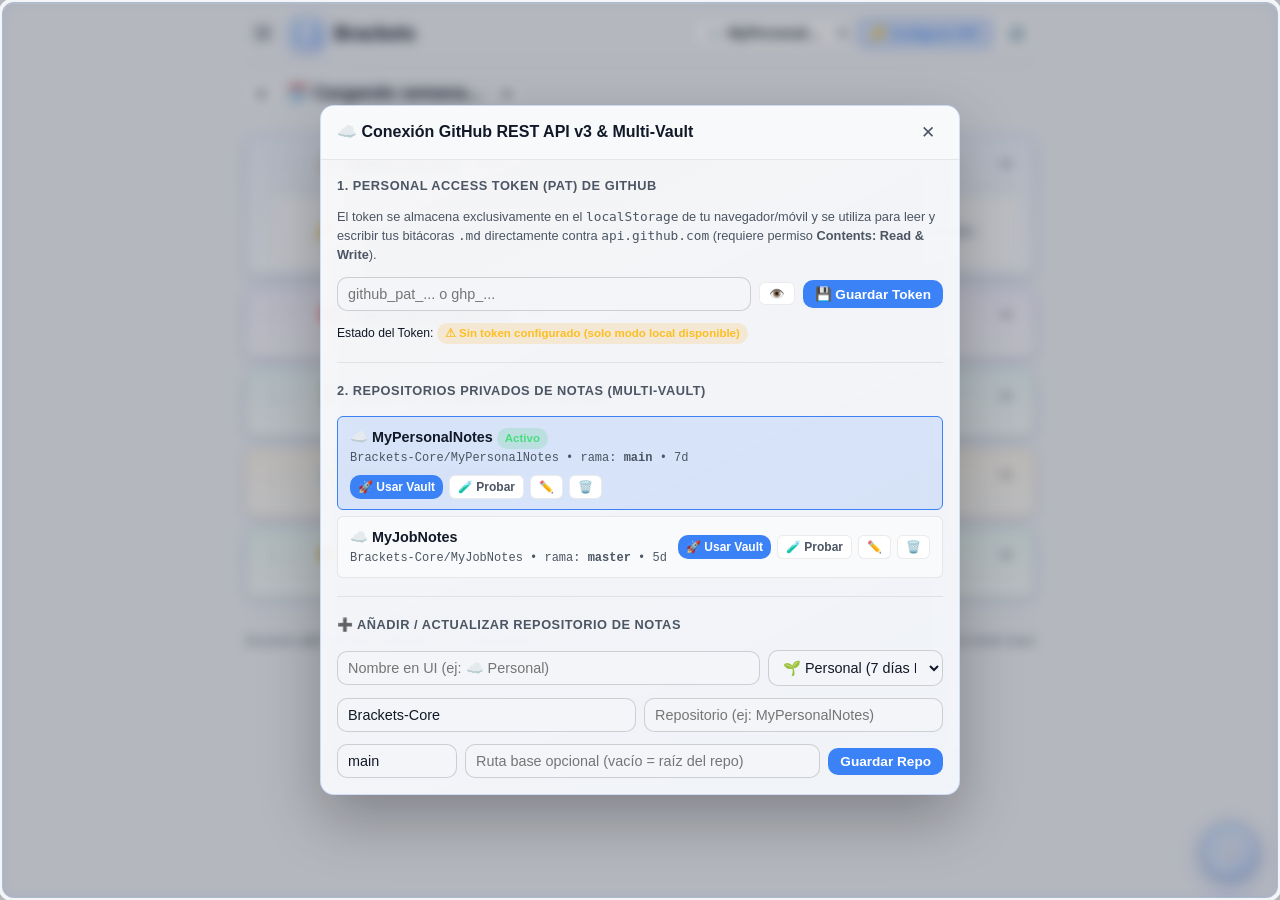
==== commit 712f489e: "chore(pwa): deploy brackets-shell-v23 to gh-pages" ====
--- a/index.html
+++ b/index.html
@@ -221,7 +221,7 @@
 
     <!-- Footer -->
     <footer class="app-footer">
-      <span>Brackets v1.0 • Sistema Operativo de Productividad</span>
+      <span>Brackets <strong id="appVersionBadge">v23</strong> • Sistema Operativo de Productividad</span>
       <span>Local-First & Multi-Vault</span>
     </footer>
   </div>
--- a/style.css
+++ b/style.css
@@ -18,8 +18,17 @@
   --border-strong: rgba(255, 255, 255, 0.16);
 
   --text-main: #f3f4f6;
+  --text-bright: #ffffff;
   --text-muted: #9ca3af;
   --text-dim: #6b7280;
+
+  --glass-panel-bg: linear-gradient(155deg, rgba(24, 29, 40, 0.88) 0%, rgba(16, 20, 28, 0.94) 100%);
+  --glass-panel-border: rgba(147, 197, 253, 0.24);
+  --glass-sidebar-bg: rgba(0, 0, 0, 0.16);
+  --glass-header-bg: rgba(255, 255, 255, 0.03);
+  --glass-row-bg: rgba(255, 255, 255, 0.03);
+  --glass-hover-bg: rgba(255, 255, 255, 0.05);
+  --glass-backdrop-bg: rgba(8, 11, 18, 0.52);
 
   --accent: #3b82f6;
   --accent-hover: #2563eb;
@@ -52,8 +61,17 @@
     --border-strong: rgba(0, 0, 0, 0.16);
 
     --text-main: #111827;
+    --text-bright: #0f172a;
     --text-muted: #4b5563;
-    --text-dim: #9ca3af;
+    --text-dim: #6b7280;
+
+    --glass-panel-bg: linear-gradient(155deg, rgba(255, 255, 255, 0.92) 0%, rgba(244, 247, 252, 0.96) 100%);
+    --glass-panel-border: rgba(37, 99, 235, 0.18);
+    --glass-sidebar-bg: rgba(241, 245, 249, 0.82);
+    --glass-header-bg: rgba(248, 250, 252, 0.9);
+    --glass-row-bg: rgba(15, 23, 42, 0.03);
+    --glass-hover-bg: rgba(37, 99, 235, 0.08);
+    --glass-backdrop-bg: rgba(15, 23, 42, 0.28);
 
     --shadow-sm: 0 1px 3px rgba(0, 0, 0, 0.06);
     --shadow-md: 0 4px 14px rgba(0, 0, 0, 0.08);
@@ -789,7 +807,7 @@
   align-items: center;
   background: transparent;
   border: none;
-  padding: 4px 6px;
+  padding: var(--section-title-pad-y, 4px) 6px;
   margin: 0;
   border-radius: var(--radius-sm);
   cursor: pointer;
@@ -837,7 +855,7 @@
 }
 
 .section-title {
-  font-size: 1.05rem;
+  font-size: var(--section-title-size, 1.05rem);
   font-weight: 700;
   letter-spacing: -0.01em;
   margin-bottom: 0;
@@ -979,7 +997,7 @@
 }
 
 .task-title {
-  font-size: 0.9rem;
+  font-size: var(--item-title-size, 0.9rem);
   color: var(--text-main);
 }
 
@@ -1052,7 +1070,7 @@
 
 .note-header {
   font-weight: 700;
-  font-size: 0.9rem;
+  font-size: var(--item-title-size, 0.9rem);
   margin-bottom: 2px;
   display: flex;
   align-items: center;
@@ -1273,7 +1291,7 @@
 }
 
 .topic-title {
-  font-size: 0.95rem;
+  font-size: var(--item-title-size, 0.95rem);
   font-weight: 500;
   color: var(--text-main);
 }
@@ -2014,7 +2032,7 @@
 .modal-overlay {
   position: fixed;
   inset: 0;
-  background: rgba(8, 11, 18, 0.52);
+  background: var(--glass-backdrop-bg);
   backdrop-filter: blur(6px);
   -webkit-backdrop-filter: blur(6px);
   z-index: 1500;
@@ -2026,13 +2044,13 @@
 }
 
 .modal-dialog {
-  background: linear-gradient(155deg, rgba(24, 29, 40, 0.88) 0%, rgba(16, 20, 28, 0.94) 100%);
+  background: var(--glass-panel-bg);
   backdrop-filter: blur(20px) saturate(165%);
   -webkit-backdrop-filter: blur(20px) saturate(165%);
-  border: 1px solid rgba(147, 197, 253, 0.24);
+  border: 1px solid var(--glass-panel-border);
   border-radius: 14px;
   box-shadow:
-    0 24px 60px rgba(0, 0, 0, 0.55),
+    0 24px 60px rgba(0, 0, 0, 0.28),
     0 0 0 1px rgba(255, 255, 255, 0.05) inset,
     0 1px 0 rgba(255, 255, 255, 0.12) inset;
   width: 100%;
@@ -2049,7 +2067,7 @@
   justify-content: space-between;
   padding: 12px 16px;
   border-bottom: 1px solid var(--border);
-  background: rgba(255, 255, 255, 0.03);
+  background: var(--glass-header-bg);
 }
 
 .modal-title {
@@ -2415,7 +2433,7 @@
   left: 0;
   right: 0;
   bottom: 0;
-  background: rgba(8, 11, 18, 0.52);
+  background: var(--glass-backdrop-bg);
   backdrop-filter: blur(6px);
   -webkit-backdrop-filter: blur(6px);
   z-index: 1000;
@@ -2431,13 +2449,13 @@
   width: min(720px, 94vw);
   max-width: 720px;
   max-height: 82vh;
-  background: linear-gradient(155deg, rgba(24, 29, 40, 0.88) 0%, rgba(16, 20, 28, 0.94) 100%);
+  background: var(--glass-panel-bg);
   backdrop-filter: blur(20px) saturate(165%);
   -webkit-backdrop-filter: blur(20px) saturate(165%);
-  border: 1px solid rgba(147, 197, 253, 0.24);
+  border: 1px solid var(--glass-panel-border);
   border-radius: 14px;
   box-shadow:
-    0 24px 60px rgba(0, 0, 0, 0.55),
+    0 24px 60px rgba(0, 0, 0, 0.28),
     0 0 0 1px rgba(255, 255, 255, 0.05) inset,
     0 1px 0 rgba(255, 255, 255, 0.12) inset;
   z-index: 1001;
@@ -2462,7 +2480,7 @@
   align-items: center;
   padding: 13px 16px;
   border-bottom: 1px solid var(--border);
-  background: rgba(255, 255, 255, 0.03);
+  background: var(--glass-header-bg);
 }
 
 .hamburger-drawer-title {
@@ -2503,6 +2521,7 @@
 
 .hamburger-menu-content {
   flex: 1;
+  min-height: 0;
   overflow: hidden;
   padding: 0;
   display: flex;
@@ -2514,12 +2533,20 @@
 }
 
 .menu-unified-shell {
-  min-height: 360px;
-  max-height: calc(82vh - 54px);
+  flex: 1;
+  min-height: 0;
+  max-height: none;
 }
 
 .menu-unified-shell .vs-sidebar {
   width: 196px;
+  min-height: 0;
+  overflow-y: auto;
+}
+
+.menu-unified-shell .vs-content {
+  min-height: 0;
+  max-height: none;
   overflow-y: auto;
 }
 
@@ -3260,7 +3287,7 @@
   flex-shrink: 0;
   padding: 12px 10px;
   border-right: 1px solid var(--border);
-  background: rgba(0, 0, 0, 0.16);
+  background: var(--glass-sidebar-bg);
   display: flex;
   flex-direction: column;
   gap: 4px;
@@ -3283,7 +3310,7 @@
 }
 
 .vs-nav-item:hover {
-  background: rgba(255, 255, 255, 0.05);
+  background: var(--glass-hover-bg);
   color: var(--text-main);
 }
 
@@ -3336,7 +3363,7 @@
   justify-content: space-between;
   gap: 12px;
   padding: 9px 11px;
-  background: rgba(255, 255, 255, 0.03);
+  background: var(--glass-row-bg);
   border: 1px solid var(--border);
   border-radius: 9px;
 }
@@ -3440,22 +3467,92 @@
   justify-content: space-between;
   padding: 10px 14px;
   border-top: 1px solid var(--border);
-  background: rgba(0, 0, 0, 0.16);
+  background: var(--glass-sidebar-bg);
+}
+
+@media (max-width: 680px) and (orientation: portrait) {
+  .hamburger-drawer {
+    top: 0;
+    left: 0;
+    right: 0;
+    bottom: 0;
+    transform: none;
+    width: 100vw;
+    max-width: 100vw;
+    height: 100dvh;
+    max-height: 100dvh;
+    border-radius: 0;
+    border: none;
+  }
+
+  .hamburger-drawer-header {
+    padding-top: calc(13px + env(safe-area-inset-top));
+  }
+
+  .menu-unified-shell {
+    flex-direction: column;
+  }
+
+  .menu-unified-shell .vs-sidebar {
+    width: 100%;
+    flex-direction: row;
+    flex-shrink: 0;
+    border-right: none;
+    border-bottom: 1px solid var(--border);
+    overflow-x: auto;
+    overflow-y: hidden;
+    padding: 8px 10px;
+  }
+
+  .menu-unified-shell .vs-nav-divider {
+    display: none;
+  }
+
+  .menu-unified-shell .vs-nav-item {
+    flex: 0 0 auto;
+    white-space: nowrap;
+  }
+
+  .menu-unified-shell .vs-content {
+    padding-bottom: calc(20px + env(safe-area-inset-bottom));
+  }
+}
+
+@media (orientation: landscape) and (max-height: 560px) {
+  .hamburger-drawer {
+    width: min(740px, 94vw);
+    max-width: 94vw;
+    max-height: 92dvh;
+  }
+
+  .menu-unified-shell {
+    flex-direction: row;
+    min-height: 0;
+    flex: 1;
+  }
+
+  .menu-unified-shell .vs-sidebar {
+    width: 185px;
+    flex-direction: column;
+    overflow-y: auto;
+    border-right: 1px solid var(--border);
+    border-bottom: none;
+  }
 }
 
 @media (max-width: 560px) {
-  .vs-shell {
+  .vs-shell:not(.menu-unified-shell) {
     flex-direction: column;
     min-height: auto;
   }
-  .vs-sidebar {
+  .vs-shell:not(.menu-unified-shell) .vs-sidebar {
     width: 100%;
     flex-direction: row;
     border-right: none;
     border-bottom: 1px solid var(--border);
     overflow-x: auto;
   }
-  .vs-nav-item {
+  .vs-shell:not(.menu-unified-shell) .vs-nav-item {
     flex: 1;
     justify-content: center;
     padding: 7px 8px;
